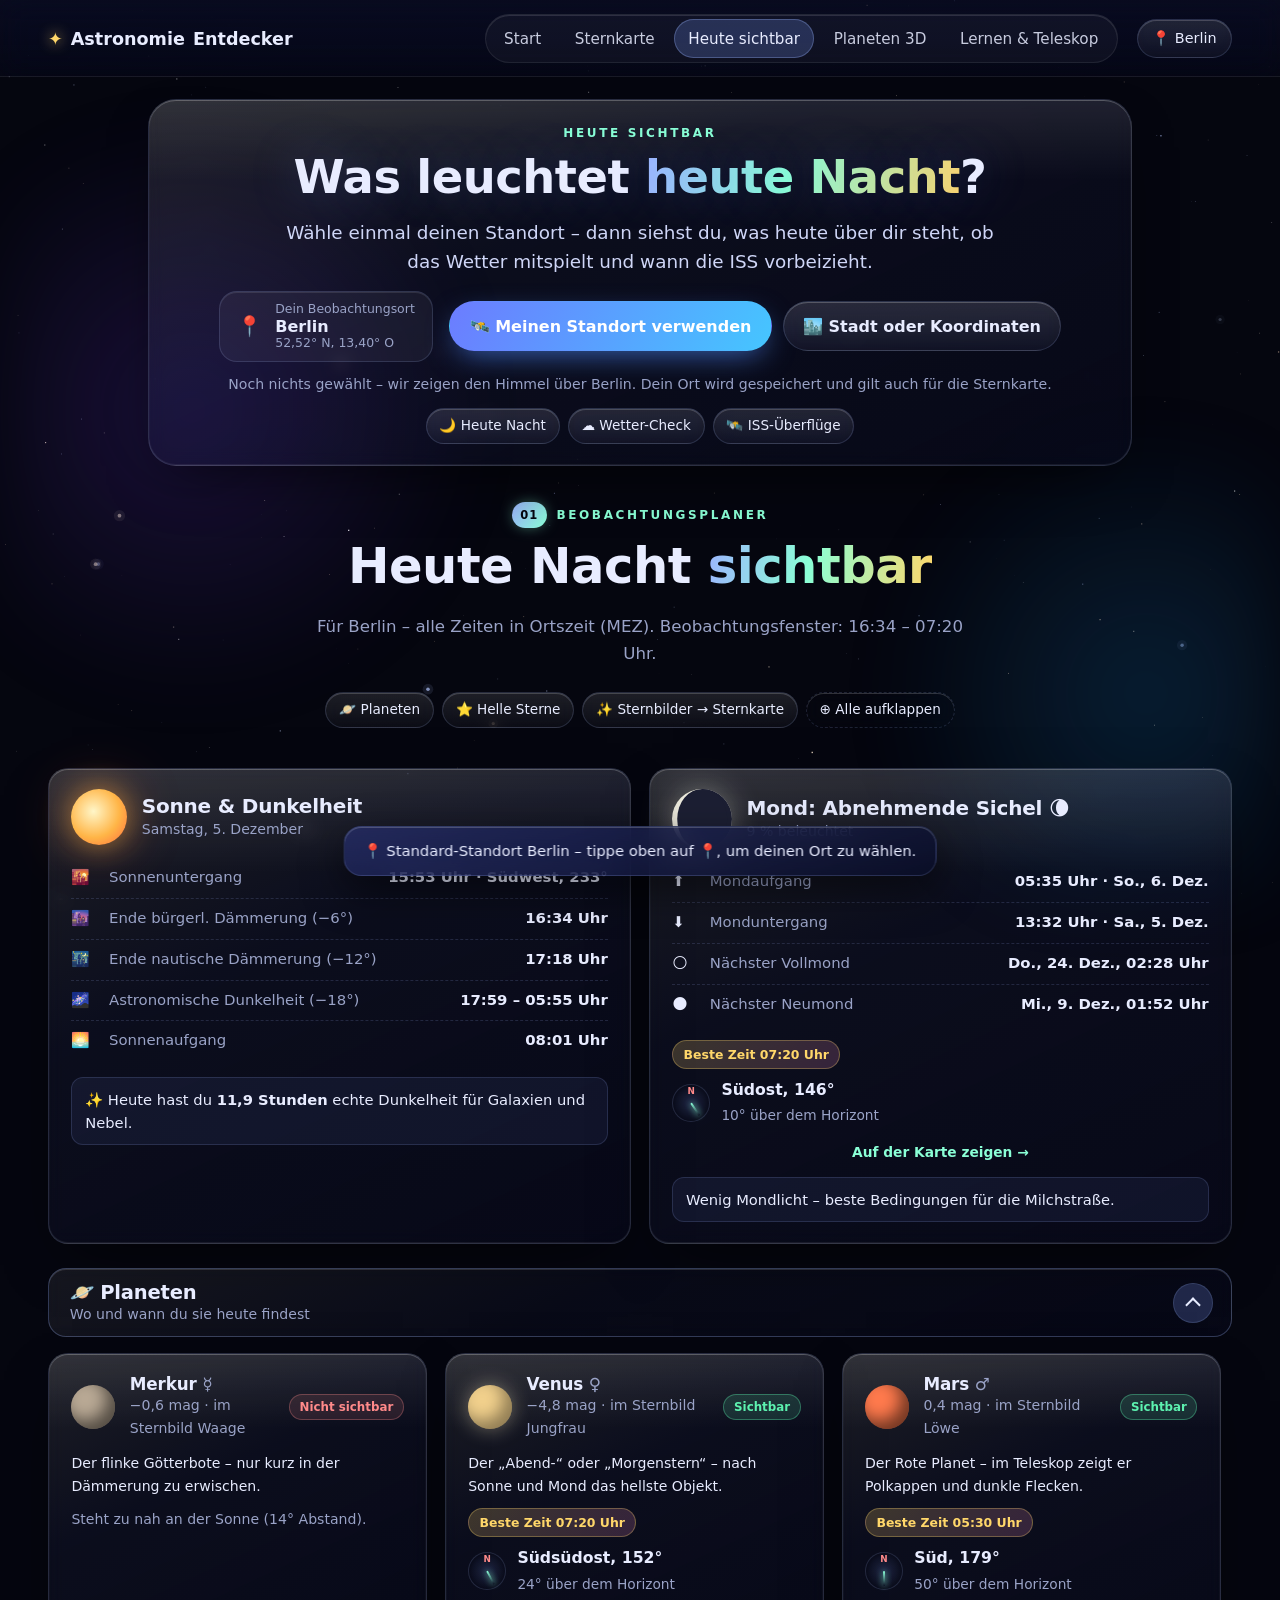
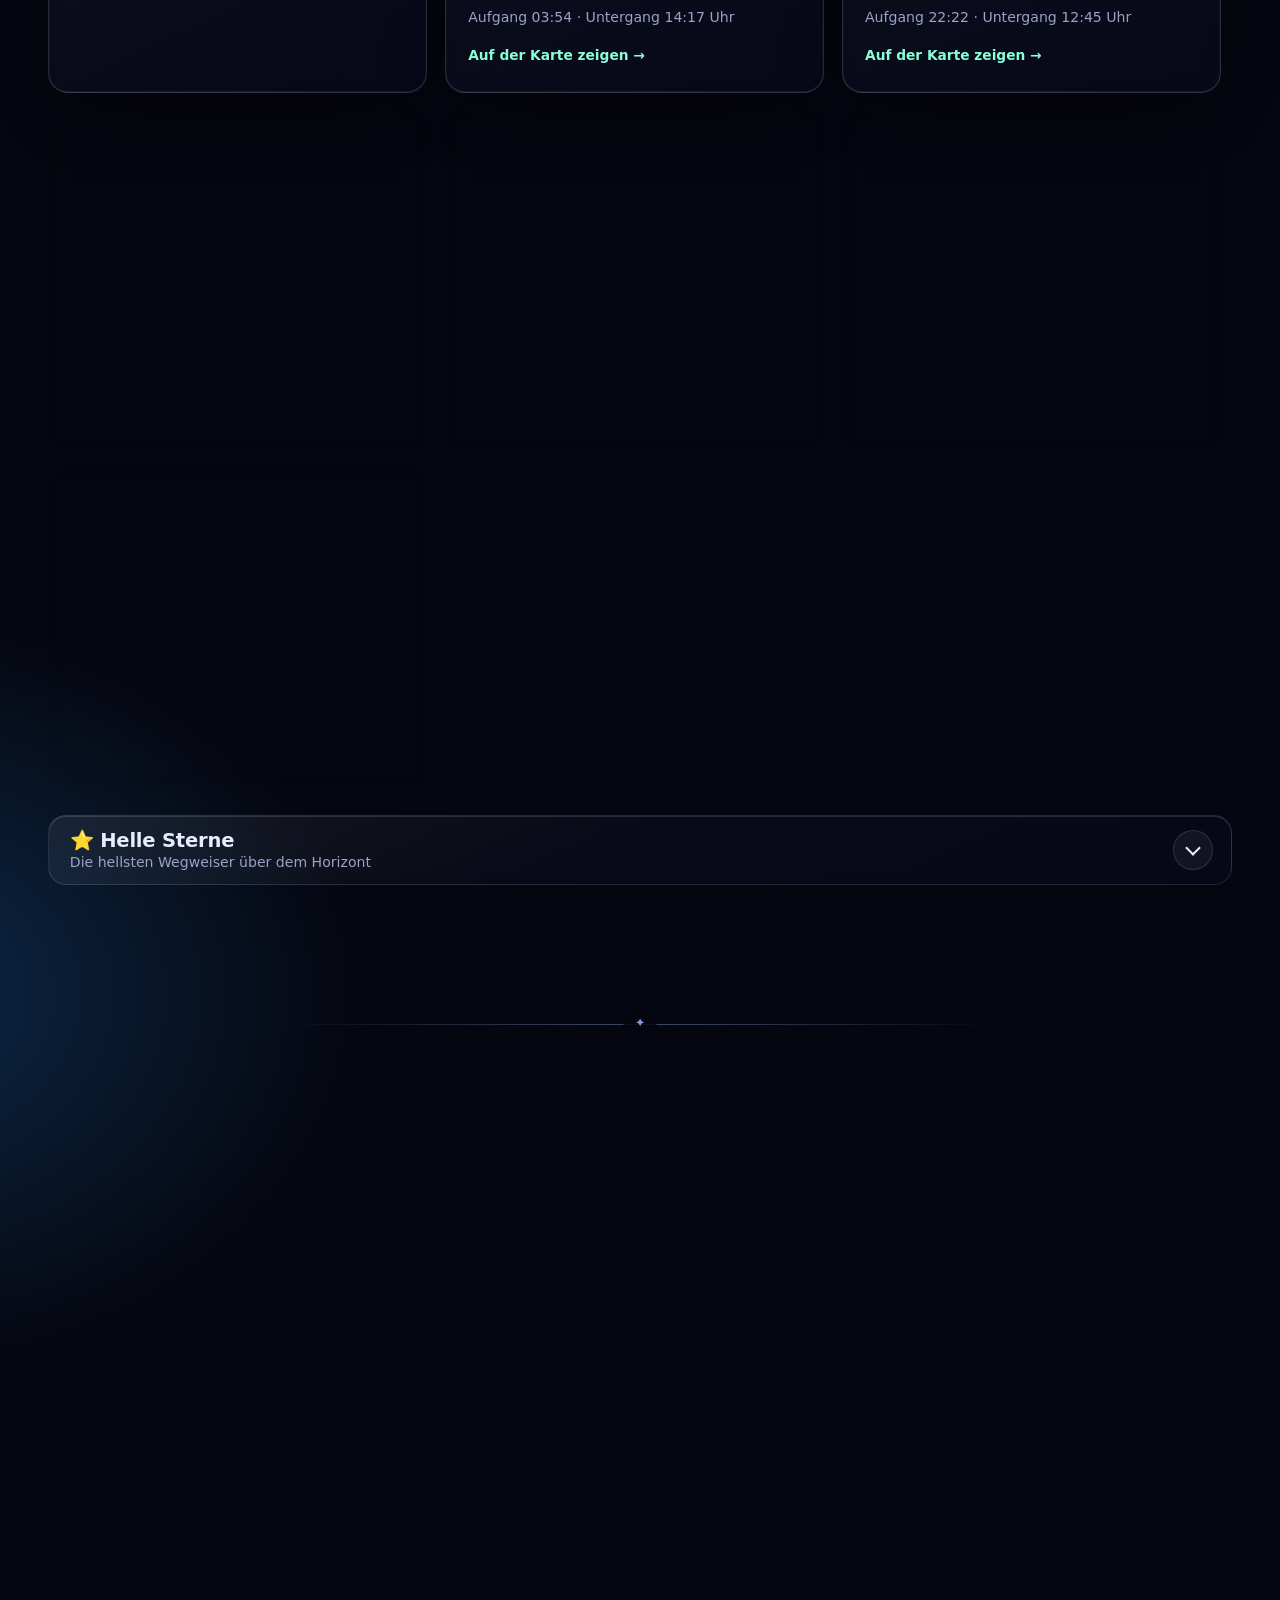
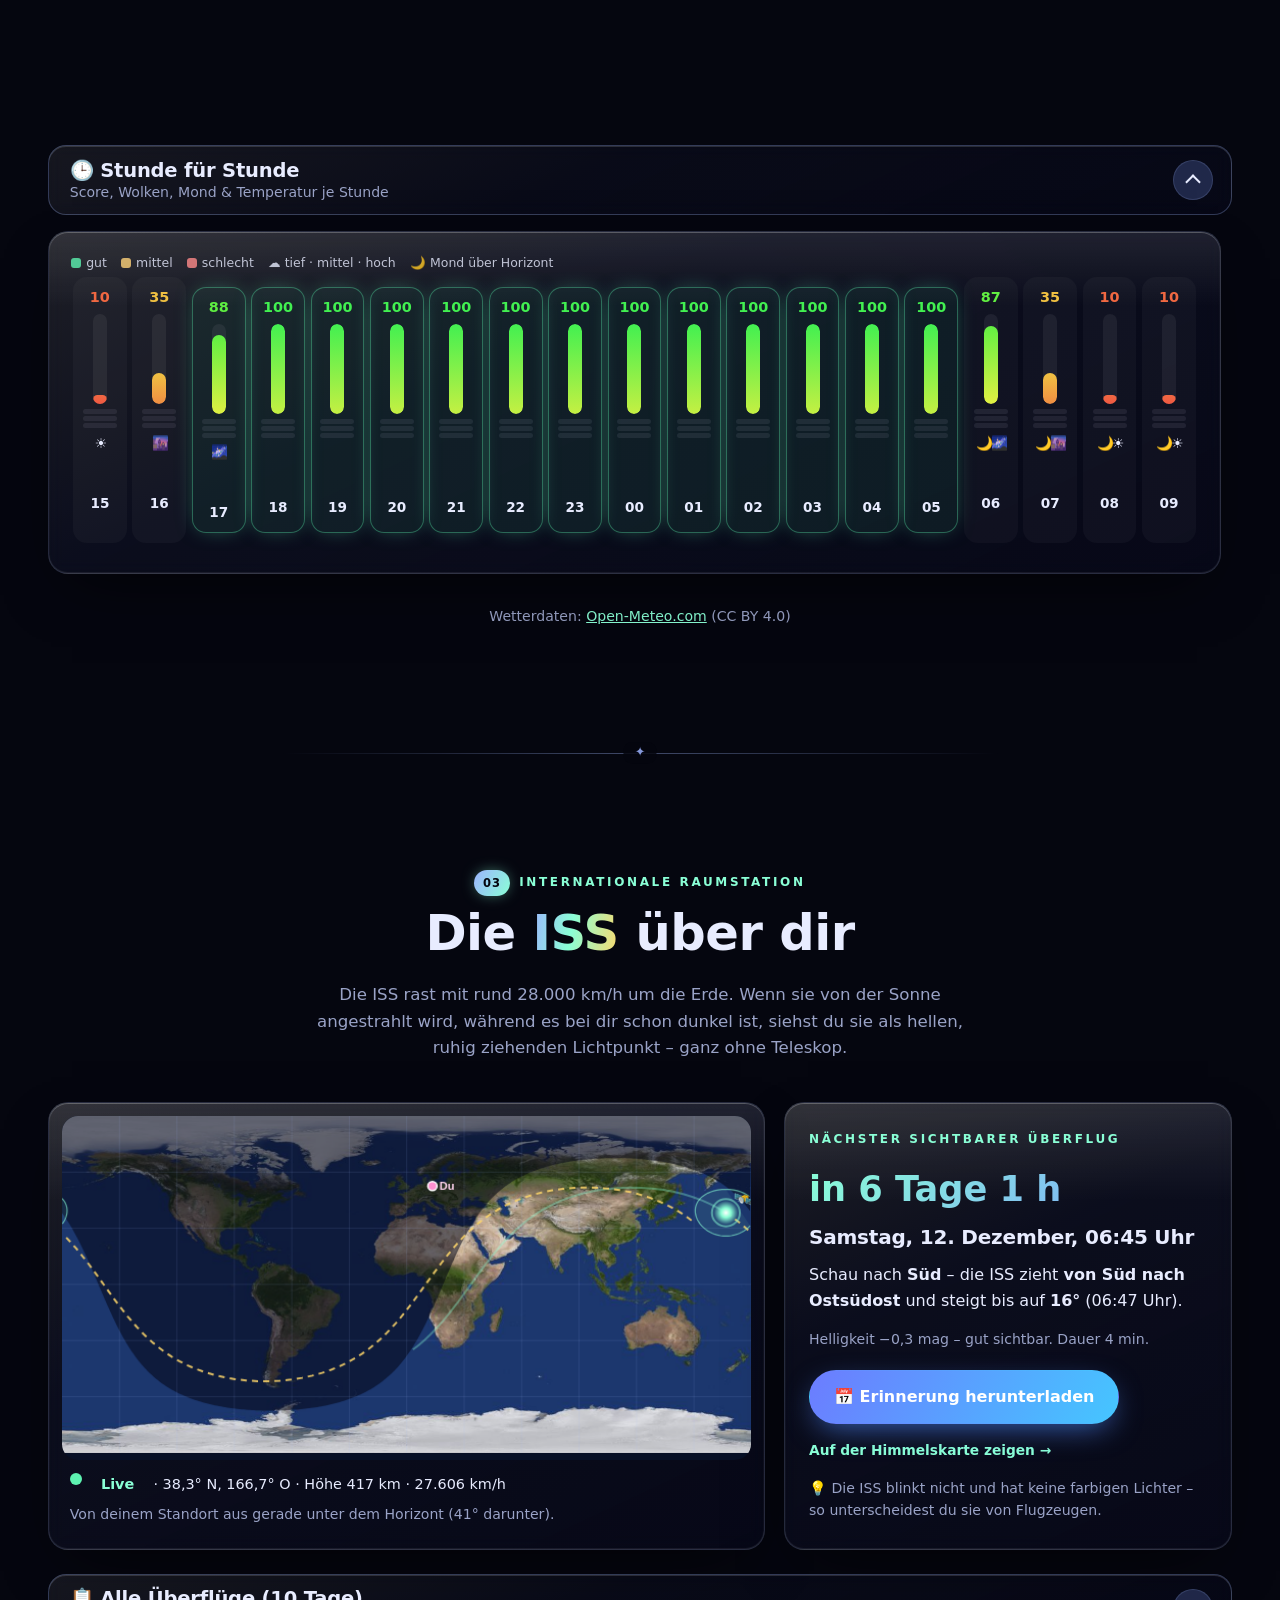
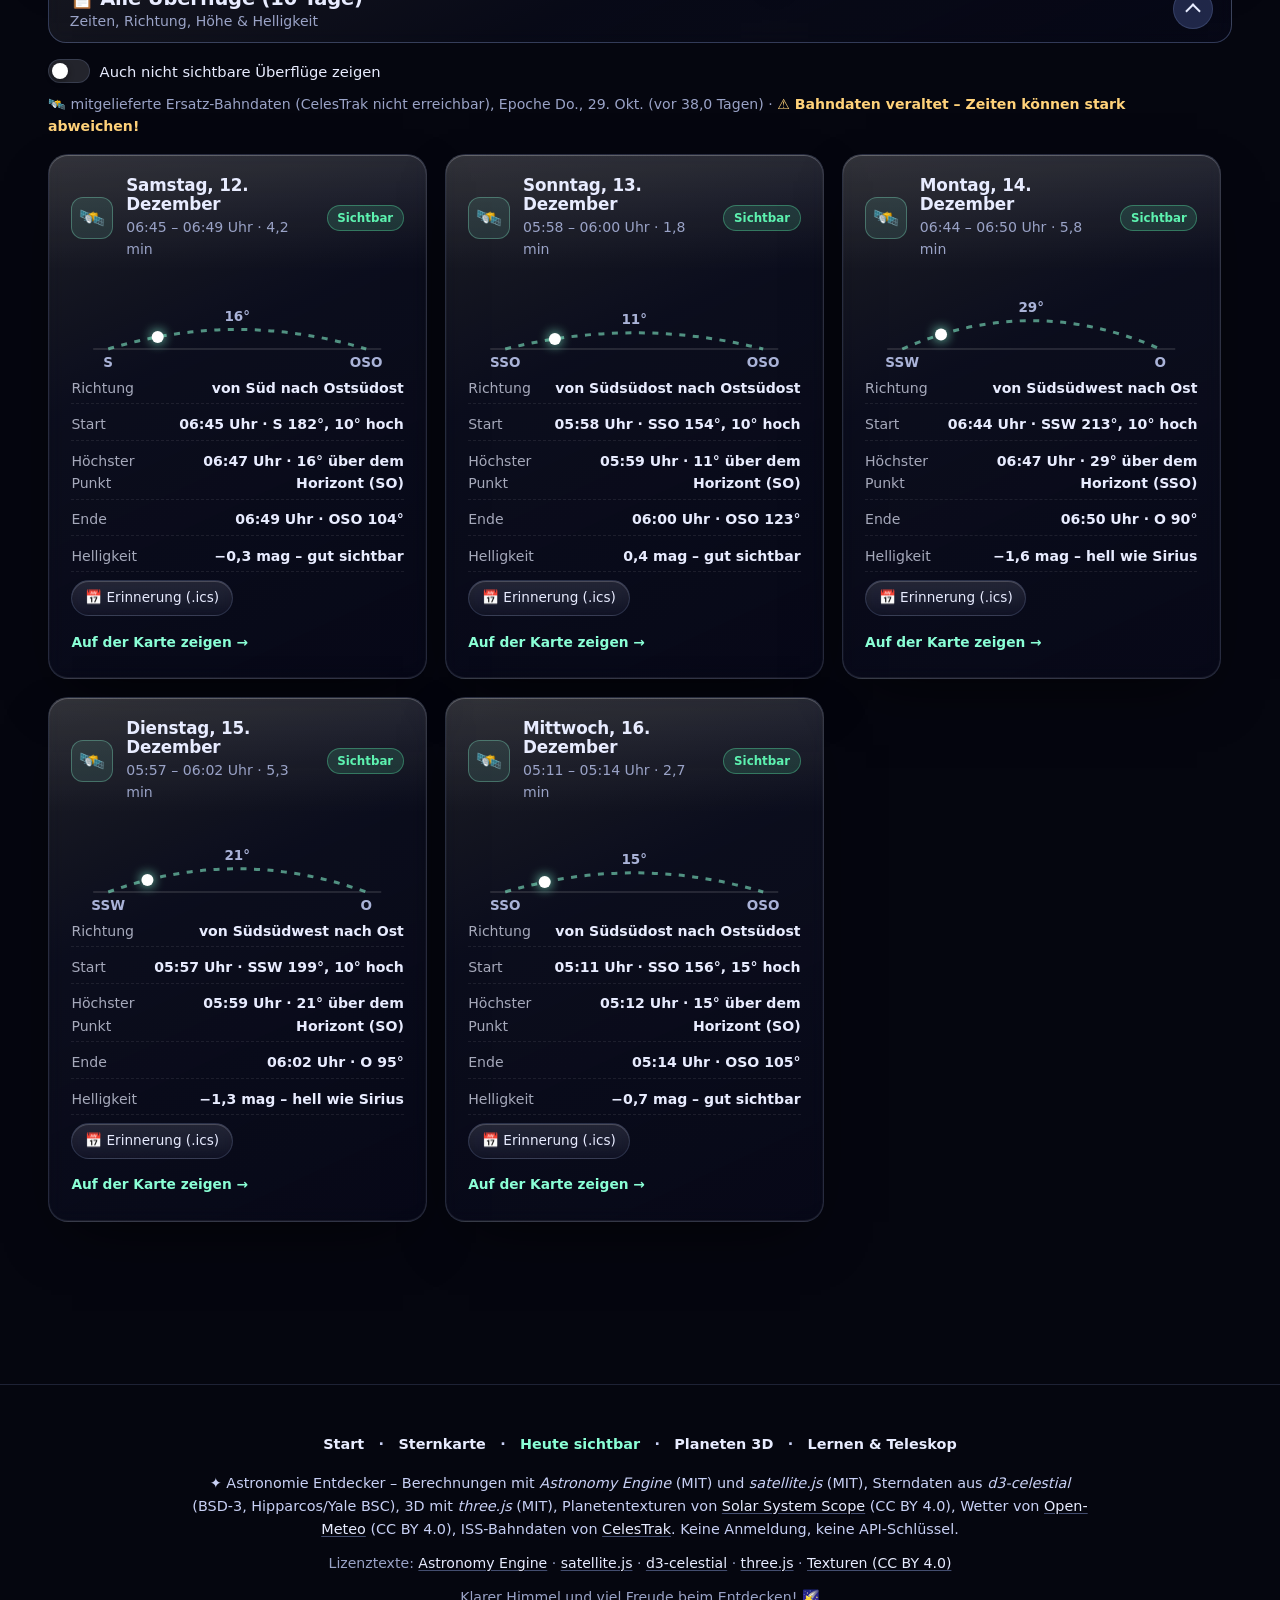
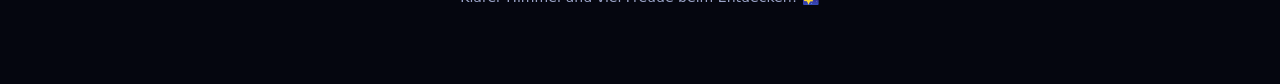
==== heute.html @ cf1a32f5 "v7: Unterseiten – Start, Sternkarte, Heute sichtbar, Planeten 3D, Lernen & Teleskop - One-Pager in f" ====
<!DOCTYPE html>
<html lang="de">
<head>
<meta charset="utf-8">
<meta name="viewport" content="width=device-width, initial-scale=1, viewport-fit=cover">
<title>Heute sichtbar – Astronomie Entdecker</title>
<meta name="description" content="Was ist heute Nacht am Himmel zu sehen? Planeten, helle Sterne, Mond, Wetter-Score und ISS-Überflüge für deinen Standort.">
<meta name="theme-color" content="#05060f">
<link rel="icon" href="data:image/svg+xml,%3Csvg xmlns='http://www.w3.org/2000/svg' viewBox='0 0 64 64'%3E%3Ccircle cx='32' cy='32' r='30' fill='%230b1030'/%3E%3Cpath d='M32 10l5 15h16l-13 9 5 16-13-10-13 10 5-16-13-9h16z' fill='%23ffd76a'/%3E%3C/svg%3E">
<link rel="stylesheet" href="css/style.css?v=7">
</head>
<body class="page-heute">
<canvas id="bg-stars" aria-hidden="true"></canvas>
<div class="nebula" aria-hidden="true"><span></span><span></span><span></span></div>

<header class="nav" id="nav">
  <a class="brand" href="index.html"><span class="brand-star">✦</span> Astronomie<span class="brand-2"> Entdecker</span></a>
  <button class="nav-toggle" id="navToggle" aria-label="Menü öffnen" aria-expanded="false" aria-controls="navLinks"><span></span><span></span><span></span></button>
  <nav class="nav-links" id="navLinks" aria-label="Hauptnavigation">
    <a href="index.html"><span class="nl-ic" aria-hidden="true">🏠</span>Start</a>
    <a href="sternkarte.html"><span class="nl-ic" aria-hidden="true">🗺️</span>Sternkarte</a>
    <a href="heute.html" class="active" aria-current="page"><span class="nl-ic" aria-hidden="true">🌙</span>Heute sichtbar</a>
    <a href="planeten.html"><span class="nl-ic" aria-hidden="true">🪐</span>Planeten 3D</a>
    <a href="lernen.html"><span class="nl-ic" aria-hidden="true">🧭</span>Lernen &amp; Teleskop</a>
  </nav>
  <button class="loc-chip" id="locChip" title="Standort ändern (gilt für alle Seiten)">📍 <span id="locChipText">Standort wählen</span></button>
  <span class="nav-progress" id="navProgress" aria-hidden="true"></span>
</header>

<main id="inhalt">
<div class="page-hero">
  <div class="page-hero-inner glass reveal">
    <p class="eyebrow">Heute sichtbar</p>
    <h1>Was leuchtet <span class="grad">heute Nacht</span>?</h1>
    <p class="lead">Wähle einmal deinen Standort – dann siehst du, was heute über dir steht, ob das Wetter mitspielt und wann die ISS vorbeizieht.</p>
    <div class="loc-panel">
      <div class="loc-bar" role="group" aria-label="Standort">
        <span class="loc-bar-ic" aria-hidden="true">📍</span>
        <span class="loc-bar-txt"><small>Dein Beobachtungsort</small><b data-loc-name>Berlin</b><small data-loc-coords>52,52° N, 13,41° O</small></span>
      </div>
      <div class="loc-actions">
        <button class="btn btn-primary" type="button" data-loc-geo>🛰️ Meinen Standort verwenden</button>
        <button class="btn btn-ghost" type="button" data-loc-open>🏙️ Stadt oder Koordinaten</button>
      </div>
      <p class="muted small loc-status" data-loc-status aria-live="polite"></p>
      <p class="muted small" data-loc-hint hidden>Noch nichts gewählt – wir zeigen den Himmel über Berlin. Dein Ort wird gespeichert und gilt auch für die Sternkarte.</p>
    </div>
    <div class="sec-links page-subnav" aria-label="Auf dieser Seite"><a class="chip" href="#heute-nacht" data-spy-sub="heute-nacht">🌙 Heute Nacht</a><a class="chip" href="#wetter" data-spy-sub="wetter">☁️ Wetter-Check</a><a class="chip" href="#iss" data-spy-sub="iss">🛰️ ISS-Überflüge</a></div>
  </div>
</div>

<!-- HEUTE NACHT -->
<section class="section" id="heute-nacht">
  <div class="section-head reveal">
    <p class="eyebrow"><span class="sec-num">01</span>Beobachtungsplaner</p>
    <h2>Heute Nacht <span class="grad">sichtbar</span></h2>
    <p class="muted" id="tonightSub">Alle Zeiten in deiner Ortszeit.</p>
    <div class="sec-links" aria-label="Schnellzugriff"><a class="chip" href="#fold-hn-planets" data-fold-link="hn-planets">🪐 Planeten</a><a class="chip" href="#fold-hn-stars" data-fold-link="hn-stars">⭐ Helle Sterne</a><a class="chip" href="sternkarte.html#sternbilder">✨ Sternbilder → Sternkarte</a><button class="chip ghost" type="button" data-fold-all="heute-nacht" aria-label="Alle Bereiche in diesem Abschnitt auf- oder zuklappen">⊕ Alle aufklappen</button></div>
  </div>
  <div class="tonight-top">
    <div class="card glass reveal" id="sunCard"></div>
    <div class="card glass reveal" id="moonCard"></div>
  </div>
  <div class="fold reveal" id="fold-hn-planets" data-fold="hn-planets" data-open="1" data-open-mobile="1">
    <h3 class="fold-h"><button class="fold-btn" type="button" id="fh-hn-planets" aria-expanded="true" aria-controls="fb-hn-planets"><span class="fold-title">🪐 Planeten</span><span class="fold-sum">Wo und wann du sie heute findest</span><span class="fold-chev" aria-hidden="true"></span></button></h3>
    <div class="fold-body" id="fb-hn-planets" role="region" aria-labelledby="fh-hn-planets"><div class="fold-inner">
    <div class="grid cards-3" id="planetGrid"></div>
    </div></div>
  </div>
  <div class="fold reveal" id="fold-hn-stars" data-fold="hn-stars" data-open="0" data-open-mobile="0">
    <h3 class="fold-h"><button class="fold-btn" type="button" id="fh-hn-stars" aria-expanded="false" aria-controls="fb-hn-stars"><span class="fold-title">⭐ Helle Sterne</span><span class="fold-sum">Die hellsten Wegweiser über dem Horizont</span><span class="fold-chev" aria-hidden="true"></span></button></h3>
    <div class="fold-body" id="fb-hn-stars" role="region" aria-labelledby="fh-hn-stars"><div class="fold-inner">
    <div class="grid cards-4" id="starGrid" data-more="8" data-more-mobile="4" data-more-label="Sterne"></div>
    </div></div>
  </div>
</section>

<!-- WETTER -->
<section class="section" id="wetter">
  <div class="section-head reveal">
    <p class="eyebrow"><span class="sec-num">02</span>Wetter- &amp; Sichtbarkeits-Check</p>
    <h2>Lohnt sich <span class="grad">heute Nacht</span>?</h2>
    <p class="muted">Wolken, Feuchte, Wind, Mondlicht und Dunkelheit – zusammengefasst in einem Beobachtungs-Score für deinen Standort.</p>
  </div>
  <div class="weather-top">
    <div class="glass score-card reveal" id="scoreCard"><div class="wx-loading">⏳ Wetterdaten werden geladen …</div></div>
    <div class="glass wx-tips reveal" id="wxTips" data-more-mobile="3" data-more-of=".wx-tip-list" data-more-label="Tipps"></div>
  </div>
  <div class="fold reveal" id="fold-wx-timeline" data-fold="wx-timeline" data-open="1" data-open-mobile="1">
    <h3 class="fold-h"><button class="fold-btn" type="button" id="fh-wx-timeline" aria-expanded="true" aria-controls="fb-wx-timeline"><span class="fold-title">🕒 Stunde für Stunde</span><span class="fold-sum">Score, Wolken, Mond &amp; Temperatur je Stunde</span><span class="fold-chev" aria-hidden="true"></span></button></h3>
    <div class="fold-body" id="fb-wx-timeline" role="region" aria-labelledby="fh-wx-timeline"><div class="fold-inner">
    <div class="glass wx-timeline-card">
      <div class="wx-legend"><span><i class="lg lg-good"></i>gut</span><span><i class="lg lg-mid"></i>mittel</span><span><i class="lg lg-bad"></i>schlecht</span><span>☁️ tief · mittel · hoch</span><span>🌙 Mond über Horizont</span></div>
      <div class="wx-timeline" id="wxTimeline"></div>
    </div>
    </div></div>
  </div>
  <p class="muted small credit" id="wxSource">Wetterdaten: <a href="https://open-meteo.com/" target="_blank" rel="noopener">Open-Meteo.com</a> (CC BY 4.0)</p>
</section>

<!-- ISS -->
<section class="section" id="iss">
  <div class="section-head reveal">
    <p class="eyebrow"><span class="sec-num">03</span>Internationale Raumstation</p>
    <h2>Die <span class="grad">ISS</span> über dir</h2>
    <p class="muted">Die ISS rast mit rund 28.000 km/h um die Erde. Wenn sie von der Sonne angestrahlt wird, während es bei dir schon dunkel ist, siehst du sie als hellen, ruhig ziehenden Lichtpunkt – ganz ohne Teleskop.</p>
  </div>
  <div class="iss-layout">
    <div class="glass iss-map-card reveal">
      <div class="iss-map-wrap"><canvas id="issMap" aria-label="Live-Position der ISS auf der Weltkarte" role="img"></canvas></div>
      <div class="iss-live" id="issLive">⏳ Bahndaten werden geladen …</div>
    </div>
    <div class="glass iss-next reveal" id="issNext"></div>
  </div>
  <div class="fold reveal" id="fold-iss-passes" data-fold="iss-passes" data-open="1" data-open-mobile="1">
    <h3 class="fold-h"><button class="fold-btn" type="button" id="fh-iss-passes" aria-expanded="true" aria-controls="fb-iss-passes"><span class="fold-title">📋 Alle Überflüge (10 Tage)</span><span class="fold-sum">Zeiten, Richtung, Höhe &amp; Helligkeit</span><span class="fold-chev" aria-hidden="true"></span></button></h3>
    <div class="fold-body" id="fb-iss-passes" role="region" aria-labelledby="fh-iss-passes"><div class="fold-inner">
    <div class="iss-controls">
      <label class="switch"><input type="checkbox" id="issAll"><span class="sw"></span> Auch nicht sichtbare Überflüge zeigen</label>
      <span class="muted small" id="issTleInfo"></span>
    </div>
    <div class="grid cards-3" id="issPasses" data-more="6" data-more-mobile="2" data-more-label="Überflüge"></div>
    </div></div>
  </div>
</section>
</main>

<footer class="footer">
  <nav class="foot-nav" aria-label="Seiten"><a href="index.html">Start</a> · <a href="sternkarte.html">Sternkarte</a> · <a href="heute.html" aria-current="page">Heute sichtbar</a> · <a href="planeten.html">Planeten 3D</a> · <a href="lernen.html">Lernen &amp; Teleskop</a></nav>
  <p>✦ Astronomie Entdecker – Berechnungen mit <em>Astronomy Engine</em> (MIT) und <em>satellite.js</em> (MIT), Sterndaten aus <em>d3-celestial</em> (BSD-3, Hipparcos/Yale BSC), 3D mit <em>three.js</em> (MIT), Planetentexturen von <a href="https://www.solarsystemscope.com/textures/" target="_blank" rel="noopener">Solar System Scope</a> (CC BY 4.0), Wetter von <a href="https://open-meteo.com/" target="_blank" rel="noopener">Open-Meteo</a> (CC BY 4.0), ISS-Bahndaten von <a href="https://celestrak.org/" target="_blank" rel="noopener">CelesTrak</a>. Keine Anmeldung, keine API-Schlüssel.</p>
  <p class="muted small foot-lic">Lizenztexte: <a href="licenses/astronomy-engine-LICENSE.txt">Astronomy Engine</a> · <a href="licenses/satellite.js-LICENSE.txt">satellite.js</a> · <a href="licenses/d3-celestial-LICENSE.txt">d3-celestial</a> · <a href="licenses/three-LICENSE.txt">three.js</a> · <a href="licenses/textures-CC-BY-4.0.txt">Texturen (CC BY 4.0)</a></p>
  <p class="muted small">Klarer Himmel und viel Freude beim Entdecken! 🌠</p>
</footer>

<!-- STANDORT -->
<div class="modal" id="locModal" role="dialog" aria-modal="true" aria-labelledby="locTitle" hidden>
  <div class="modal-backdrop" data-close></div>
  <div class="modal-card glass">
    <button class="modal-close" data-close aria-label="Schließen">×</button>
    <h3 id="locTitle">📍 Wo stehst du?</h3>
    <p class="muted">Für eine exakte Himmelsansicht brauchen wir deinen ungefähren Standort. Er gilt für alle Seiten und bleibt in deinem Browser – nichts wird gesendet.</p>
    <button class="btn btn-primary wide" id="btnGeo">🛰️ Meinen Standort verwenden</button>
    <p class="geo-status" id="geoStatus"></p>
    <div class="or"><span>oder</span></div>
    <label class="field">Stadt auswählen
      <select id="citySelect"></select>
    </label>
    <div class="field-row">
      <label class="field">Breite (°)<input id="latInput" type="number" step="0.001" min="-90" max="90" placeholder="52.52"></label>
      <label class="field">Länge (°)<input id="lonInput" type="number" step="0.001" min="-180" max="180" placeholder="13.40"></label>
    </div>
    <p class="muted small">Nord = positive Breite, Ost = positive Länge. Bei eigenen Koordinaten wird die Zeitzone deines Browsers verwendet.</p>
    <button class="btn btn-ghost wide" id="btnManual">Koordinaten übernehmen</button>
  </div>
</div>
<nav class="sec-rail" id="secRail" aria-label="Abschnitte"><a href="#heute-nacht" data-spy="heute-nacht"><span>Heute Nacht</span></a><a href="#wetter" data-spy="wetter"><span>Wetter</span></a><a href="#iss" data-spy="iss"><span>ISS</span></a></nav>
<button class="to-top" id="toTop" type="button" aria-label="Nach oben" hidden>↑</button>
<div class="toast" id="toast" role="status" aria-live="polite"></div>

<script src="js/vendor/astronomy.browser.min.js?v=7"></script>
<script src="js/vendor/satellite.min.js?v=7"></script>
<script src="js/data/sky-data.js?v=7"></script>
<script src="js/data/cities.js?v=7"></script>
<script src="js/data/iss-tle.js?v=7"></script>
<script src="js/core.js?v=7"></script>
<script src="js/background.js?v=7"></script>
<script src="js/tonight.js?v=7"></script>
<script src="js/weather.js?v=7"></script>
<script src="js/iss.js?v=7"></script>
<script src="js/ux.js?v=7"></script>
<script src="js/main.js?v=7"></script>
</body>
</html>
---- css/style.css ----
/* Astronomie Entdecker – Weltraum-Design */
:root{
  --bg:#05060f; --bg2:#0a0d24; --ink:#e8ecff; --muted:#9aa3c7; --line:rgba(160,180,255,.16);
  --acc:#7c9cff; --acc2:#8affd6; --gold:#ffd76a; --pink:#ff8fd0; --ok:#5df2b0; --no:#ff8a8a;
  --glass:rgba(18,22,52,.48); --glass-b:rgba(170,190,255,.16); --r:20px;
  --shadow:0 20px 60px -20px rgba(0,0,0,.7), 0 0 0 1px var(--glass-b) inset;
  --font:"Segoe UI", system-ui, -apple-system, Roboto, "Helvetica Neue", Arial, sans-serif;
}
*{box-sizing:border-box}
html{scroll-behavior:smooth;scroll-padding-top:80px}
body{margin:0;background:radial-gradient(1200px 800px at 70% -10%,#1a1650 0%,transparent 60%),radial-gradient(900px 700px at -10% 40%,#0c2a4a 0%,transparent 55%),var(--bg);color:var(--ink);font-family:var(--font);line-height:1.6;overflow-x:hidden;-webkit-font-smoothing:antialiased}
body.modal-open{overflow:hidden}
#bg-stars{position:fixed;inset:0;z-index:0;pointer-events:none}
.nebula{position:fixed;inset:0;z-index:0;pointer-events:none;overflow:hidden;filter:blur(60px);opacity:.55}
.nebula span{position:absolute;border-radius:50%;mix-blend-mode:screen;animation:drift 40s ease-in-out infinite alternate}
.nebula span:nth-child(1){width:50vw;height:50vw;left:-10vw;top:10vh;background:radial-gradient(circle,#4b2a9a 0%,transparent 65%)}
.nebula span:nth-child(2){width:45vw;height:45vw;right:-12vw;top:45vh;background:radial-gradient(circle,#0f5a8a 0%,transparent 65%);animation-duration:55s}
.nebula span:nth-child(3){width:35vw;height:35vw;left:35vw;top:120vh;background:radial-gradient(circle,#8a2a6a 0%,transparent 65%);animation-duration:70s}
@keyframes drift{to{transform:translate(8vw,-6vh) scale(1.15)}}
main,footer,.nav{position:relative;z-index:1}
a{color:var(--acc2)}
h1,h2,h3,h4{line-height:1.15;margin:0 0 .5em;letter-spacing:-.01em}
h2{font-size:clamp(1.9rem,4.2vw,3.1rem)}
h3{font-size:1.25rem}
h4{font-size:1.05rem}
p{margin:0 0 .8em}
.muted{color:var(--muted)} .small{font-size:.88rem}
.grad{background:linear-gradient(100deg,#9db4ff 0%,#8affd6 45%,#ffd76a 100%);-webkit-background-clip:text;background-clip:text;color:transparent}
.eyebrow{text-transform:uppercase;letter-spacing:.22em;font-size:.75rem;color:var(--acc2);font-weight:700;margin-bottom:.8em}

/* Glas */
.glass{background:linear-gradient(160deg,rgba(40,48,110,.42),rgba(12,14,38,.5));border:1px solid var(--glass-b);border-radius:var(--r);box-shadow:var(--shadow);backdrop-filter:blur(14px) saturate(140%);-webkit-backdrop-filter:blur(14px) saturate(140%);position:relative}
.card.glass::before{content:"";position:absolute;inset:0;border-radius:inherit;pointer-events:none;background:radial-gradient(320px circle at var(--mx,50%) var(--my,0%),rgba(140,170,255,.14),transparent 60%);opacity:0;transition:opacity .3s}
.card.glass:hover::before{opacity:1}

/* Navigation */
.nav{position:fixed;top:0;left:0;right:0;display:flex;align-items:center;gap:1.2rem;padding:.9rem clamp(1rem,4vw,3rem);transition:background .3s,padding .3s,box-shadow .3s;z-index:50}
.nav.scrolled{background:rgba(6,8,22,.72);backdrop-filter:blur(14px);-webkit-backdrop-filter:blur(14px);box-shadow:0 1px 0 var(--line);padding-top:.6rem;padding-bottom:.6rem}
.brand{font-weight:800;color:var(--ink);text-decoration:none;font-size:1.1rem;display:flex;align-items:center;gap:.5rem;white-space:nowrap}
.brand-star{color:var(--gold);text-shadow:0 0 14px var(--gold);animation:spin 12s linear infinite;display:inline-block}
@keyframes spin{to{transform:rotate(360deg)}}
.nav-links{display:flex;gap:.3rem;margin-left:auto}
.nav-links a{color:var(--ink);text-decoration:none;padding:.45rem .9rem;border-radius:999px;font-size:.95rem;opacity:.85;transition:.2s}
.nav-links a:hover{background:rgba(124,156,255,.15);opacity:1}
.loc-chip{background:rgba(124,156,255,.14);border:1px solid var(--glass-b);color:var(--ink);border-radius:999px;padding:.45rem .9rem;cursor:pointer;font:inherit;font-size:.9rem;max-width:220px;white-space:nowrap;overflow:hidden;text-overflow:ellipsis;transition:.2s}
.loc-chip:hover{background:rgba(124,156,255,.28);transform:translateY(-1px)}
.nav-toggle{display:none;background:none;border:0;cursor:pointer;padding:.4rem;margin-left:auto}
.nav-toggle span{display:block;width:22px;height:2px;background:var(--ink);margin:5px 0;border-radius:2px;transition:.3s}

/* Buttons */
.btn{display:inline-flex;align-items:center;justify-content:center;gap:.5rem;padding:.85rem 1.5rem;border-radius:999px;font:inherit;font-weight:700;text-decoration:none;cursor:pointer;border:1px solid transparent;transition:transform .2s,box-shadow .2s,background .2s}
.btn-primary{background:linear-gradient(120deg,#6c7cff,#45c6ff);color:#fff;box-shadow:0 10px 30px -8px rgba(80,140,255,.7)}
.btn-primary:hover{transform:translateY(-2px) scale(1.02);box-shadow:0 14px 40px -8px rgba(80,170,255,.9)}
.btn-ghost{background:rgba(255,255,255,.05);border-color:var(--glass-b);color:var(--ink)}
.btn-ghost:hover{background:rgba(255,255,255,.1);transform:translateY(-2px)}
.btn.wide{width:100%}
.chip{background:rgba(255,255,255,.05);border:1px solid var(--glass-b);color:var(--ink);border-radius:999px;padding:.38rem .8rem;font:inherit;font-size:.85rem;cursor:pointer;transition:.18s;white-space:nowrap}
.chip:hover{background:rgba(124,156,255,.18);transform:translateY(-1px)}
.chip.active{background:rgba(124,156,255,.3);border-color:rgba(160,185,255,.55);box-shadow:0 0 16px -4px rgba(124,156,255,.8)}
.chip.icon{width:34px;padding:.38rem 0;text-align:center}
.chip.live.active{color:#ff9b9b;border-color:rgba(255,120,120,.5);background:rgba(255,90,90,.14)}
.chip.live.active::first-letter{animation:pulse 1.4s infinite}
@keyframes pulse{50%{opacity:.3}}
.mini-btn{background:none;border:0;color:var(--acc2);font:inherit;font-size:.86rem;font-weight:600;cursor:pointer;padding:.3rem 0;transition:.2s}
.mini-btn:hover{letter-spacing:.02em;text-shadow:0 0 10px var(--acc2)}

/* Hero */
.hero{min-height:100vh;min-height:100svh;display:flex;align-items:center;justify-content:center;text-align:center;padding:7rem 1.2rem 5rem;position:relative;overflow:hidden}
.hero-content{max-width:860px;position:relative;z-index:2}
.hero h1{font-size:clamp(2.8rem,9vw,6.4rem);font-weight:900;margin-bottom:.3em;text-shadow:0 0 60px rgba(124,156,255,.35)}
.lead{font-size:clamp(1.05rem,2.2vw,1.3rem);color:#cfd6f7;max-width:680px;margin:0 auto 2rem}
.hero-cta{display:flex;gap:1rem;justify-content:center;flex-wrap:wrap}
.hero-stats{display:flex;gap:1rem;justify-content:center;margin-top:3rem;flex-wrap:wrap}
.stat{padding:.9rem 1.4rem;border-radius:16px;background:rgba(255,255,255,.04);border:1px solid var(--glass-b);backdrop-filter:blur(8px);min-width:130px}
.stat b{display:block;font-size:1.6rem;color:var(--gold)} .stat span{font-size:.82rem;color:var(--muted)}
.hero-orbit{position:absolute;right:-6vw;top:14vh;width:38vw;height:38vw;max-width:520px;max-height:520px;z-index:1;opacity:.9;animation:float 9s ease-in-out infinite}
@keyframes float{50%{transform:translateY(-18px)}}
.planet{position:absolute;inset:18%;border-radius:50%;background:radial-gradient(circle at 32% 30%,#ffd9a8 0%,#d98a5a 30%,#7a3d6a 62%,#1d1240 100%);box-shadow:inset -30px -30px 80px rgba(0,0,0,.6),0 0 80px rgba(255,150,120,.25)}
.planet::after{content:"";position:absolute;inset:0;border-radius:50%;background:repeating-linear-gradient(-18deg,transparent 0 14px,rgba(255,255,255,.05) 14px 24px)}
.ring{position:absolute;left:-28%;right:-28%;top:42%;height:16%;border-radius:50%;border:6px solid rgba(255,220,180,.5);transform:rotate(-18deg);box-shadow:0 0 30px rgba(255,210,170,.3);border-top-color:transparent;z-index:2}
.moonlet{position:absolute;width:7%;height:7%;border-radius:50%;background:radial-gradient(circle at 35% 35%,#fff,#9aa3c7);left:50%;top:50%;animation:orbit 14s linear infinite;box-shadow:0 0 20px #fff8}
@keyframes orbit{from{transform:rotate(0) translateX(260%) rotate(0)}to{transform:rotate(360deg) translateX(260%) rotate(-360deg)}}
.scroll-hint{position:absolute;bottom:2rem;left:50%;transform:translateX(-50%);width:26px;height:42px;border:2px solid rgba(255,255,255,.4);border-radius:14px}
.scroll-hint span{position:absolute;left:50%;top:8px;width:4px;height:8px;margin-left:-2px;border-radius:2px;background:#fff;animation:scrollDot 1.8s infinite}
@keyframes scrollDot{0%{opacity:0;transform:translateY(0)}30%{opacity:1}100%{opacity:0;transform:translateY(14px)}}

/* Abschnitte */
.section{padding:6rem clamp(1rem,4vw,3rem);max-width:1280px;margin:0 auto}
.section-head{text-align:center;max-width:760px;margin:0 auto 2.5rem}
.sub-h{margin:3rem 0 1rem;font-size:1.45rem}
.grid{display:grid;gap:1.1rem}
.cards-3{grid-template-columns:repeat(auto-fill,minmax(290px,1fr))}
.cards-4{grid-template-columns:repeat(auto-fill,minmax(230px,1fr))}
.card{padding:1.3rem 1.4rem;transition:transform .35s cubic-bezier(.2,.8,.2,1),border-color .3s,box-shadow .3s}
.card:hover{transform:translateY(-4px);border-color:rgba(160,185,255,.35);box-shadow:0 26px 60px -24px rgba(60,100,255,.5),0 0 0 1px rgba(160,185,255,.25) inset}
.card-head{display:flex;align-items:center;gap:.9rem;margin-bottom:.8rem}
.card-head h3,.card-head h4{margin:0}
.card-head p{margin:0}
.card-head .pill{margin-left:auto}

/* Reveal */
.reveal{opacity:0;transform:translateY(28px) scale(.98);transition:opacity .8s ease,transform .8s cubic-bezier(.2,.8,.2,1)}
.reveal.in{opacity:1;transform:none}

/* Himmelskarte */
.sky-wrap{padding:.8rem;overflow:hidden}
.sky-wrap:fullscreen{border-radius:0;display:flex;flex-direction:column;background:#03050f}
.sky-wrap:fullscreen .sky-stage{flex:1;height:auto}
.sky-toolbar{display:flex;justify-content:space-between;gap:.6rem;flex-wrap:wrap;padding:.2rem .2rem .7rem}
.tb-group{display:flex;gap:.4rem;flex-wrap:wrap}
.sky-stage{position:relative;height:min(76vh,740px);min-height:380px;border-radius:14px;overflow:hidden;background:#03050f;touch-action:none;box-shadow:0 0 0 1px var(--line) inset}
#skyCanvas{display:block;cursor:grab}
#skyCanvas:active{cursor:grabbing}
.sky-info{position:absolute;left:.6rem;top:.6rem;background:rgba(5,8,24,.6);backdrop-filter:blur(6px);padding:.35rem .6rem;border-radius:10px;border:1px solid var(--line);display:flex;flex-direction:column;gap:.15rem;font-size:.8rem;color:#c8d0f5;pointer-events:none;text-shadow:0 1px 4px #000}
.sky-tooltip{position:absolute;left:0;top:0;min-width:200px;max-width:270px;padding:.75rem .9rem;border-radius:14px;background:rgba(10,14,40,.86);border:1px solid rgba(160,185,255,.3);backdrop-filter:blur(10px);font-size:.85rem;pointer-events:none;box-shadow:0 10px 30px rgba(0,0,0,.5);animation:tipIn .15s ease}
.sky-tooltip.pinned{pointer-events:auto;border-color:rgba(138,255,214,.5)}
@keyframes tipIn{from{opacity:0;transform:scale(.96)}}
.sky-tooltip b{display:block;font-size:1rem;color:var(--gold)}
.sky-tooltip small{display:block;color:var(--muted);margin-bottom:.4rem}
.kv{display:grid;grid-template-columns:auto 1fr;gap:.1rem .8rem}
.kv span:nth-child(odd){color:var(--muted)}
.tip-btn{margin-top:.5rem;width:100%;background:rgba(138,255,214,.12);border:1px solid rgba(138,255,214,.35);color:var(--acc2);border-radius:10px;padding:.4rem;font:inherit;font-size:.82rem;cursor:pointer}
.tip-btn:hover{background:rgba(138,255,214,.22)}
.time-bar{display:flex;align-items:center;gap:1rem;padding:.9rem .4rem .3rem}
.btn-round{width:44px;height:44px;border-radius:50%;border:1px solid var(--glass-b);background:linear-gradient(135deg,#6c7cff,#45c6ff);color:#fff;font-size:1rem;cursor:pointer;flex:none;box-shadow:0 0 20px -4px #5a8cff;transition:.2s}
.btn-round:hover{transform:scale(1.08)}
.time-slider-wrap{flex:1;position:relative;padding-bottom:1.1rem}
.time-ticks{position:absolute;left:9px;right:9px;bottom:0;height:1rem;font-size:.7rem;color:var(--muted)}
.time-ticks span{position:absolute;transform:translateX(-50%)}
input[type=range]{-webkit-appearance:none;appearance:none;width:100%;height:8px;border-radius:8px;background:linear-gradient(90deg,#ff9e6b 0%,#3c3f9e 12%,#070a25 30%,#070a25 70%,#3c3f9e 88%,#ff9e6b 100%);outline:none;box-shadow:0 0 0 1px var(--line) inset}
input[type=range]::-webkit-slider-thumb{-webkit-appearance:none;width:20px;height:20px;border-radius:50%;background:#fff;box-shadow:0 0 0 4px rgba(124,156,255,.35),0 0 18px #9db4ff;cursor:pointer;transition:transform .15s}
input[type=range]::-webkit-slider-thumb:hover{transform:scale(1.2)}
input[type=range]::-moz-range-thumb{width:20px;height:20px;border-radius:50%;background:#fff;border:0;box-shadow:0 0 0 4px rgba(124,156,255,.35),0 0 18px #9db4ff}
.time-readout{text-align:right;min-width:110px}
.time-readout b{display:block;font-size:1.25rem;font-variant-numeric:tabular-nums}
.time-readout span{font-size:.8rem;color:var(--muted)}

/* Heute Nacht */
.tonight-top{display:grid;grid-template-columns:1fr 1fr;gap:1.1rem}
.timeline{list-style:none;padding:0;margin:0 0 1rem}
.timeline li{display:grid;grid-template-columns:28px 1fr auto;gap:.6rem;align-items:center;padding:.5rem 0;border-bottom:1px dashed var(--line);font-size:.93rem}
.timeline li:last-child{border-bottom:0}
.tl-l{color:var(--muted)} .timeline b{text-align:right;font-variant-numeric:tabular-nums}
.note{background:rgba(124,156,255,.08);border:1px solid var(--line);border-radius:12px;padding:.6rem .8rem;font-size:.92rem;margin:.6rem 0 0}
.big-ic{width:56px;height:56px;border-radius:50%;flex:none}
.sun-ic{background:radial-gradient(circle at 40% 40%,#fff6c8,#ffb547 55%,#ff6a3d);box-shadow:0 0 30px #ffb54799,0 0 60px #ff6a3d55;animation:glowPulse 4s ease-in-out infinite}
@keyframes glowPulse{50%{box-shadow:0 0 45px #ffb547cc,0 0 90px #ff6a3d77}}
.moon-big{width:60px;height:60px;border-radius:50%;flex:none;position:relative;overflow:hidden;background:radial-gradient(circle at 40% 35%,#fffdf0,#d8d6c8 70%,#b9b7aa);box-shadow:0 0 30px rgba(255,255,230,.35)}
.moon-big::before{content:"";position:absolute;top:0;bottom:0;width:50%;background:#1c1f33}
.moon-big.wax::before{left:0} .moon-big.wane::before{right:0}
.moon-term{position:absolute;top:0;bottom:0;left:50%;width:var(--w);transform:translateX(-50%);border-radius:50%}
.moon-big.cres .moon-term{background:#1c1f33}
.moon-big.gib .moon-term{background:radial-gradient(circle at 40% 35%,#fffdf0,#d8d6c8)}
.best{display:flex;flex-direction:column;gap:.5rem;margin:.6rem 0}
.badge{align-self:flex-start;display:inline-block;padding:.22rem .65rem;border-radius:999px;font-size:.78rem;font-weight:700;background:linear-gradient(120deg,rgba(255,215,106,.2),rgba(255,143,208,.18));color:var(--gold);border:1px solid rgba(255,215,106,.3)}
.pill{display:inline-block;padding:.15rem .6rem;border-radius:999px;font-size:.74rem;font-weight:700;white-space:nowrap}
.pill.ok{background:rgba(93,242,176,.14);color:var(--ok);border:1px solid rgba(93,242,176,.35)}
.pill.no{background:rgba(255,138,138,.12);color:var(--no);border:1px solid rgba(255,138,138,.3)}
.pos{display:flex;gap:.7rem;align-items:center}
.pos b{display:block;font-size:.98rem} .pos span{font-size:.86rem;color:var(--muted)}
.compass-mini{width:38px;height:38px;border-radius:50%;flex:none;border:1px solid var(--glass-b);background:radial-gradient(circle,rgba(124,156,255,.18),transparent 70%);position:relative}
.compass-mini::before{content:"N";position:absolute;top:-1px;left:50%;transform:translateX(-50%);font-size:.55rem;color:#ff8a8a;font-weight:800}
.compass-mini i{position:absolute;left:50%;top:50%;width:2px;height:15px;margin-left:-1px;background:linear-gradient(var(--acc2),transparent);transform-origin:50% 0;transform:rotate(calc(var(--az) + 180deg));border-radius:2px;box-shadow:0 0 6px var(--acc2)}
.planet-card.dim{opacity:.55}
.planet-card.dim:hover{opacity:.85}
.pl-dot{width:44px;height:44px;border-radius:50%;flex:none;box-shadow:inset -8px -8px 16px rgba(0,0,0,.55)}
.pl-mercury{background:radial-gradient(circle at 35% 35%,#e8ddd0,#8a7f72)}
.pl-venus{background:radial-gradient(circle at 35% 35%,#fffbe0,#e8c77a);box-shadow:inset -8px -8px 16px rgba(0,0,0,.4),0 0 20px #fff3c466}
.pl-mars{background:radial-gradient(circle at 35% 35%,#ffb08a,#b8431f)}
.pl-jupiter{background:repeating-linear-gradient(0deg,#d9b48a 0 5px,#f3e2c4 5px 9px,#b9875a 9px 12px)}
.pl-saturn{background:radial-gradient(circle at 35% 35%,#fff0c0,#c9a75a);position:relative}
.pl-saturn::after{content:"";position:absolute;left:-10px;right:-10px;top:42%;height:16%;border-radius:50%;border:2px solid rgba(255,230,170,.75);transform:rotate(-20deg)}
.pl-uranus{background:radial-gradient(circle at 35% 35%,#d8fbff,#5fc2cf)}
.pl-neptune{background:radial-gradient(circle at 35% 35%,#b8cbff,#2c4fc0)}
.sym{color:var(--muted);font-weight:400}
.star-dot{width:30px;height:30px;border-radius:50%;flex:none;background:radial-gradient(circle,#fff 0%,var(--c) 30%,transparent 70%);animation:twinkle 3s ease-in-out infinite}
.star-dot.sm{width:16px;height:16px;display:inline-block;vertical-align:middle;margin-right:.3rem}
@keyframes twinkle{50%{transform:scale(.8);opacity:.75}}
.con-tile{text-align:left;font:inherit;color:inherit;cursor:pointer;display:flex;flex-direction:column;align-items:flex-start}
.con-tile h4{margin:.3rem 0 0}
.con-tile .muted{margin:0 0 .5rem}
.con-emoji{font-size:1.8rem;filter:drop-shadow(0 0 10px rgba(160,190,255,.5));transition:transform .3s}
.con-tile:hover .con-emoji{transform:scale(1.2) rotate(-8deg)}
.more-btn{grid-column:1/-1;justify-self:center;padding:.6rem 1.2rem}

/* Modals */
.modal{position:fixed;inset:0;z-index:100;display:flex;align-items:center;justify-content:center;padding:1rem}
.modal[hidden]{display:none}
.modal-backdrop{position:absolute;inset:0;background:rgba(3,4,12,.65);backdrop-filter:blur(6px);opacity:0;transition:opacity .25s}
.modal-card{position:relative;width:min(520px,100%);max-height:calc(100vh - 2rem);overflow:auto;padding:1.8rem;transform:translateY(20px) scale(.96);opacity:0;transition:.3s cubic-bezier(.2,.8,.2,1);background:linear-gradient(160deg,rgba(30,36,90,.92),rgba(10,12,32,.94))}
.modal.open .modal-backdrop{opacity:1}
.modal.open .modal-card{transform:none;opacity:1}
.modal-close{position:absolute;right:.9rem;top:.7rem;background:rgba(255,255,255,.06);border:1px solid var(--glass-b);color:var(--ink);width:36px;height:36px;border-radius:50%;font-size:1.3rem;cursor:pointer;transition:.2s}
.modal-close:hover{transform:rotate(90deg);background:rgba(255,255,255,.12)}
.con-card{width:min(640px,100%)}
.con-top{display:flex;gap:1rem;align-items:center}
.con-top h3{font-size:1.8rem;margin:0}
.con-emoji.big{font-size:3rem}
.con-fig{width:100%;height:220px;margin:1rem 0;border-radius:14px;background:radial-gradient(circle at 50% 40%,#111a4a,#04061a);box-shadow:0 0 0 1px var(--line) inset}
.vis-line{font-size:.93rem}
.star-list{list-style:none;padding:0;margin:0 0 1rem}
.star-list li{padding:.25rem 0}
.field{display:flex;flex-direction:column;gap:.3rem;font-size:.85rem;color:var(--muted);margin:.6rem 0;flex:1}
.field select,.field input{background:rgba(0,0,0,.3);border:1px solid var(--glass-b);color:var(--ink);border-radius:12px;padding:.65rem .8rem;font:inherit;font-size:1rem}
.field select:focus,.field input:focus{outline:2px solid rgba(124,156,255,.6)}
.field select option{background:#11143a}
.field-row{display:flex;gap:.8rem}
.or{display:flex;align-items:center;gap:.8rem;color:var(--muted);font-size:.8rem;margin:1rem 0 .2rem}
.or::before,.or::after{content:"";flex:1;height:1px;background:var(--line)}
.geo-status{font-size:.88rem;min-height:1.2em;margin:.5rem 0 0}

/* Teleskop */
.scope-layout{display:grid;grid-template-columns:1.4fr 1fr;gap:1.1rem;align-items:stretch}
.scope-svg-wrap{padding:1rem}
#scopeSvg{width:100%;height:auto;display:block}
.part{cursor:pointer;transition:filter .25s,transform .25s;outline:none}
.part:hover,.part.active,.part:focus-visible{filter:drop-shadow(0 0 10px #8affd6) drop-shadow(0 0 3px #8affd6) brightness(1.25)}
.scope-light line{stroke:#ffe9a8;stroke-width:2;stroke-dasharray:8 10;animation:flow 1.2s linear infinite;opacity:.7}
@keyframes flow{to{stroke-dashoffset:-36}}
.part-pills{display:flex;flex-wrap:wrap;gap:.4rem;justify-content:center;margin-top:.6rem}
.part-info{padding:1.6rem;display:flex;flex-direction:column;justify-content:center}
.part-info.pop{animation:pop .45s cubic-bezier(.2,.9,.3,1.4)}
@keyframes pop{from{transform:scale(.96);opacity:.4}}
.part-emoji{font-size:2.6rem;margin-bottom:.4rem}
.fun{background:rgba(255,215,106,.08);border:1px solid rgba(255,215,106,.25);border-radius:12px;padding:.6rem .8rem;color:#ffe6a6;font-size:.92rem}
.compare{margin-top:1.1rem;padding:1.4rem}
.compare-head{display:flex;justify-content:space-between;align-items:center;gap:1rem;flex-wrap:wrap;margin-bottom:1rem}
.compare-head h3{margin:0}
.seg{display:flex;background:rgba(0,0,0,.3);border-radius:999px;padding:4px;border:1px solid var(--glass-b)}
.seg-btn{background:none;border:0;color:var(--muted);font:inherit;font-size:.88rem;padding:.45rem 1rem;border-radius:999px;cursor:pointer;transition:.25s}
.seg-btn.active{background:linear-gradient(120deg,#6c7cff,#45c6ff);color:#fff;box-shadow:0 4px 16px -4px #5a8cff}
.compare-body{display:grid;grid-template-columns:1.3fr 1fr;gap:1.4rem;align-items:center}
.lightpath{position:relative;aspect-ratio:3/1}
.lp{position:absolute;inset:0;width:100%;height:100%;opacity:0;transform:scale(.97);transition:.5s;pointer-events:none}
.lp.active{opacity:1;transform:none}
.lp-tube{fill:rgba(140,160,230,.08);stroke:rgba(160,185,255,.4);stroke-width:2}
.lp-lens{fill:rgba(90,190,255,.35);stroke:#8fd6ff;stroke-width:2;filter:drop-shadow(0 0 6px #5cc8ff)}
.lp-mirror{fill:none;stroke:#cfe0ff;stroke-width:5;filter:drop-shadow(0 0 6px #9db4ff)}
.lp-mirror2{stroke:#cfe0ff;stroke-width:4}
.lp-eye{fill:#ffcf5a;opacity:.9}
.ray{fill:none;stroke:#ffe27a;stroke-width:2.2;stroke-dasharray:10 8;filter:drop-shadow(0 0 4px #ffd34a)}
.lp.active .ray{animation:flow 1s linear infinite}
.focus{fill:#fff;filter:drop-shadow(0 0 8px #ffd34a);animation:glowDot 1.4s ease-in-out infinite}
@keyframes glowDot{50%{opacity:.4}}
.lp-t{fill:#c8d0f5;font-size:13px;font-family:var(--font)}
.pros{list-style:none;padding:0;margin:0}
.pros li{padding:.25rem 0;font-size:.93rem}

/* Spiele */
.games{display:grid;grid-template-columns:1.25fr 1fr;gap:1.1rem;margin-top:1.1rem}
.game{padding:1.4rem}
.dnd-area{display:grid;grid-template-columns:1fr 170px;gap:1rem;align-items:center}
.dnd-figure{position:relative}
.dnd-svg{width:100%;display:block;opacity:.55;filter:grayscale(.4)}
.dnd-targets{position:absolute;inset:0}
.dnd-target{position:absolute;transform:translate(-50%,-50%);min-width:30px;height:30px;padding:0 .4rem;border-radius:999px;display:flex;align-items:center;justify-content:center;font-weight:800;font-size:.82rem;background:rgba(10,14,40,.85);border:2px dashed rgba(138,255,214,.7);color:var(--acc2);cursor:pointer;transition:.2s;white-space:nowrap;box-shadow:0 0 14px -2px rgba(138,255,214,.5)}
.dnd-target.hover{transform:translate(-50%,-50%) scale(1.25);background:rgba(138,255,214,.25)}
.dnd-target.ok{border-style:solid;border-color:var(--ok);background:rgba(20,80,60,.9);color:#d9ffef;animation:pop .4s}
.dnd-target.bad{animation:shake .4s}
@keyframes shake{25%{margin-left:-6px}75%{margin-left:6px}}
.dnd-bank{display:flex;flex-direction:column;gap:.45rem}
.dnd-chip{background:linear-gradient(120deg,rgba(108,124,255,.3),rgba(69,198,255,.2));border:1px solid rgba(160,185,255,.4);color:var(--ink);border-radius:12px;padding:.5rem .7rem;font:inherit;font-size:.88rem;cursor:grab;touch-action:none;user-select:none;transition:.15s}
.dnd-chip:hover{transform:translateX(-3px)}
.dnd-chip.sel{outline:2px solid var(--gold);box-shadow:0 0 16px -2px var(--gold)}
.dnd-chip.placeholder{opacity:.3}
.dnd-chip.dragging{position:fixed;z-index:200;pointer-events:none;transform:rotate(-3deg) scale(1.05);box-shadow:0 12px 30px rgba(0,0,0,.5)}
.game-foot{display:flex;justify-content:space-between;align-items:center;margin-top:1rem;gap:1rem;flex-wrap:wrap}
.quiz-prog{height:6px;border-radius:6px;background:rgba(255,255,255,.08);overflow:hidden;margin-bottom:.6rem}
.quiz-prog span{display:block;height:100%;background:linear-gradient(90deg,#6c7cff,#8affd6);transition:width .5s}
.quiz-q{font-size:1.12rem;font-weight:700}
.quiz-a{display:flex;flex-direction:column;gap:.5rem}
.quiz-opt{text-align:left;background:rgba(255,255,255,.04);border:1px solid var(--glass-b);color:var(--ink);border-radius:12px;padding:.75rem 1rem;font:inherit;cursor:pointer;transition:.2s}
.quiz-opt:hover:not(:disabled){background:rgba(124,156,255,.16);transform:translateX(4px)}
.quiz-opt.right{background:rgba(93,242,176,.16);border-color:var(--ok)}
.quiz-opt.wrong{background:rgba(255,138,138,.14);border-color:var(--no);animation:shake .4s}
.quiz-x{margin-top:.8rem;font-size:.93rem}
.quiz-end{text-align:center;padding:1rem 0}
.quiz-score{font-size:3rem;font-weight:900;background:linear-gradient(100deg,#9db4ff,#8affd6,#ffd76a);-webkit-background-clip:text;background-clip:text;color:transparent}
.tip-ic{font-size:2rem;margin-bottom:.3rem;transition:transform .3s}
.tip:hover .tip-ic{transform:scale(1.2) rotate(8deg)}
.confetti{position:fixed;z-index:300;pointer-events:none;font-size:1.2rem;animation:conf 1.3s cubic-bezier(.2,.7,.4,1) forwards}
@keyframes conf{to{transform:translate(var(--dx),var(--dy)) rotate(360deg);opacity:0}}

/* Toast & Footer */
.toast{position:fixed;left:50%;bottom:1.5rem;transform:translate(-50%,150%);z-index:150;background:rgba(14,18,48,.92);border:1px solid var(--glass-b);padding:.75rem 1.2rem;border-radius:18px;backdrop-filter:blur(10px);font-size:.92rem;transition:transform .4s cubic-bezier(.2,.9,.3,1.3);max-width:calc(100% - 2rem);text-align:center}
.toast.show{transform:translate(-50%,0)}
.footer{text-align:center;padding:3rem 1rem 4rem;border-top:1px solid var(--line);color:#c8d0f5;font-size:.9rem}

/* Responsiv */
@media (max-width:980px){
  .scope-layout,.games,.compare-body,.tonight-top{grid-template-columns:1fr}
  .hero-orbit{opacity:.35;right:-25vw;width:70vw;height:70vw}
}
@media (max-width:760px){
  .nav-toggle{display:block}
  .nav-links{position:absolute;top:100%;left:0;right:0;flex-direction:column;background:rgba(6,8,22,.95);backdrop-filter:blur(14px);padding:.6rem 1rem 1rem;display:none;border-bottom:1px solid var(--line)}
  .nav.menu-open .nav-links{display:flex}
  .nav.menu-open{background:rgba(6,8,22,.95)}
  .loc-chip{max-width:130px;margin-left:0}
  .brand{font-size:.95rem}
  .section{padding:4.5rem 1rem}
  .sky-stage{height:64vh}
  .sky-toolbar{flex-direction:column;gap:.4rem}
  .tb-group{flex-wrap:nowrap;overflow-x:auto;scrollbar-width:none;padding-bottom:2px}
  .tb-group::-webkit-scrollbar{display:none}
  .chip{font-size:.8rem;padding:.32rem .65rem}
  .sky-info{font-size:.7rem}
  .hero-stats{gap:.6rem}
  .time-bar{flex-wrap:wrap;gap:.6rem}
  .time-slider-wrap{order:3;flex-basis:100%}
  .time-readout{margin-left:auto}
  .dnd-area{grid-template-columns:1fr}
  .dnd-bank{flex-direction:row;flex-wrap:wrap}
  .dnd-target{min-width:24px;height:24px;font-size:.7rem}
  .field-row{flex-direction:column;gap:0}
  .cards-4{grid-template-columns:repeat(2,minmax(0,1fr));gap:.7rem}
  .cards-4 .card{padding:1rem}
  .con-tile .small{font-size:.8rem}
}
@media (max-width:420px){ .brand-text{display:none} .hero-stats .stat{min-width:100px;padding:.7rem 1rem} }
@media (prefers-reduced-motion:reduce){
  *,*::before,*::after{animation-duration:.001ms!important;animation-iteration-count:1!important;transition-duration:.001ms!important;scroll-behavior:auto!important}
  .reveal{opacity:1;transform:none}
}

/* ============ v2: Mehr Glas ============ */
.glass{
  background:linear-gradient(155deg,rgba(255,255,255,.10) 0%,rgba(120,140,255,.06) 38%,rgba(10,12,36,.42) 100%);
  border:1px solid rgba(200,215,255,.16);
  box-shadow:0 24px 60px -24px rgba(0,0,0,.75),inset 0 1px 0 rgba(255,255,255,.22),inset 0 -1px 0 rgba(255,255,255,.04),inset 0 0 0 1px rgba(255,255,255,.03);
  backdrop-filter:blur(18px) saturate(160%);-webkit-backdrop-filter:blur(18px) saturate(160%);
}
/* Glanzkante oben + Lichtreflex beim Hover */
.glass:not(.sky-wrap):not(.modal-card)::after{content:"";position:absolute;inset:0;border-radius:inherit;pointer-events:none;
  background:linear-gradient(180deg,rgba(255,255,255,.09),transparent 22%),linear-gradient(115deg,transparent 35%,rgba(255,255,255,.10) 48%,rgba(255,255,255,.02) 55%,transparent 62%);
  background-size:100% 100%,260% 100%;background-position:0 0,130% 0;transition:background-position 1.1s cubic-bezier(.2,.8,.2,1);mix-blend-mode:screen}
.glass:not(.sky-wrap):not(.modal-card):hover::after{background-position:0 0,-30% 0}
.glass > :not(.modal-close){position:relative;z-index:1}
.card.glass::before{z-index:0;background:radial-gradient(360px circle at var(--mx,50%) var(--my,0%),rgba(160,190,255,.18),transparent 60%)}
.card.glass:hover{border-color:rgba(200,215,255,.32)}
/* Rand-Lichtlinie, die der Maus folgt */
.card.glass{--mx:50%;--my:0%}
.card.glass:hover{box-shadow:0 30px 70px -28px rgba(60,110,255,.55),inset 0 1px 0 rgba(255,255,255,.3),0 0 0 1px rgba(170,195,255,.18)}
.nav{background:linear-gradient(180deg,rgba(14,18,48,.45),rgba(8,10,30,.25));backdrop-filter:blur(16px) saturate(170%);-webkit-backdrop-filter:blur(16px) saturate(170%);box-shadow:inset 0 -1px 0 rgba(255,255,255,.08)}
.nav.scrolled{background:linear-gradient(180deg,rgba(16,20,54,.72),rgba(8,10,30,.55));box-shadow:inset 0 -1px 0 rgba(255,255,255,.12),0 10px 30px -12px rgba(0,0,0,.6)}
.nav-links{background:rgba(255,255,255,.04);border:1px solid rgba(255,255,255,.08);border-radius:999px;padding:.25rem;box-shadow:inset 0 1px 0 rgba(255,255,255,.12)}
.chip,.loc-chip{background:linear-gradient(180deg,rgba(255,255,255,.10),rgba(255,255,255,.03));box-shadow:inset 0 1px 0 rgba(255,255,255,.18);backdrop-filter:blur(8px);-webkit-backdrop-filter:blur(8px)}
.btn-ghost{background:linear-gradient(180deg,rgba(255,255,255,.12),rgba(255,255,255,.03));box-shadow:inset 0 1px 0 rgba(255,255,255,.22);backdrop-filter:blur(10px);-webkit-backdrop-filter:blur(10px)}
.btn-primary{position:relative;overflow:hidden}
.btn-primary::after{content:"";position:absolute;inset:0;background:linear-gradient(115deg,transparent 30%,rgba(255,255,255,.45) 50%,transparent 70%);transform:translateX(-120%);transition:transform .8s}
.btn-primary:hover::after{transform:translateX(120%)}
.hero-content.hero-glass{padding:2.6rem clamp(1.2rem,4vw,3.2rem) 2.2rem;border-radius:32px}
.stat{background:linear-gradient(160deg,rgba(255,255,255,.09),rgba(255,255,255,.02));box-shadow:inset 0 1px 0 rgba(255,255,255,.18);backdrop-filter:blur(12px);-webkit-backdrop-filter:blur(12px)}
.sky-tooltip,.toast{background:linear-gradient(160deg,rgba(40,48,110,.72),rgba(10,14,40,.82));box-shadow:0 14px 40px rgba(0,0,0,.5),inset 0 1px 0 rgba(255,255,255,.2);backdrop-filter:blur(14px) saturate(160%);-webkit-backdrop-filter:blur(14px) saturate(160%)}
.modal-card{box-shadow:0 30px 80px rgba(0,0,0,.6),inset 0 1px 0 rgba(255,255,255,.22)}
.glass-orb{position:absolute;border-radius:50%;pointer-events:none;background:radial-gradient(circle at 30% 25%,rgba(255,255,255,.32),rgba(255,255,255,0) 28%),radial-gradient(circle at 70% 78%,rgba(140,200,255,.16),transparent 45%),radial-gradient(circle,rgba(255,255,255,0) 60%,rgba(190,210,255,.10) 72%);border:1px solid rgba(220,230,255,.16);box-shadow:inset 0 0 24px rgba(160,190,255,.10),0 10px 30px -10px rgba(0,0,0,.4);backdrop-filter:blur(2px) brightness(1.15);-webkit-backdrop-filter:blur(2px) brightness(1.15);animation:float 11s ease-in-out infinite;z-index:1}
@supports not ((backdrop-filter:blur(1px)) or (-webkit-backdrop-filter:blur(1px))){.glass{background:rgba(18,22,56,.92)}}
@media (max-width:760px){.glass{backdrop-filter:blur(10px) saturate(140%);-webkit-backdrop-filter:blur(10px) saturate(140%)}.nav-links{border-radius:16px;background:rgba(10,12,34,.96)}}

/* ============ v2: Sterne lesen lernen ============ */
.learn-progress{display:flex;align-items:center;gap:1.2rem;padding:1rem 1.3rem;margin-bottom:1.1rem;flex-wrap:wrap}
.lp-rank{display:flex;align-items:center;gap:.8rem;min-width:230px}
.lp-rank b{display:block}
.rank-ic{font-size:2rem;filter:drop-shadow(0 0 10px rgba(255,215,106,.5))}
.progress-bar{flex:1;min-width:160px;height:12px;border-radius:12px;background:rgba(0,0,0,.35);box-shadow:inset 0 1px 3px rgba(0,0,0,.5),0 1px 0 rgba(255,255,255,.08);overflow:hidden}
.progress-bar span{display:block;height:100%;width:0;border-radius:12px;background:linear-gradient(90deg,#6c7cff,#45c6ff,#8affd6);box-shadow:0 0 16px #45c6ff;transition:width .8s cubic-bezier(.2,.8,.2,1)}
.learn-layout{display:grid;grid-template-columns:300px 1fr;gap:1.1rem;align-items:start}
.learn-steps{list-style:none;margin:0;padding:0;display:flex;flex-direction:column;gap:.5rem;counter-reset:s}
.learn-step{border-radius:16px;transition:transform .25s,border-color .25s}
.learn-step:hover{transform:translateX(4px)}
.learn-step.active{border-color:rgba(138,255,214,.55);box-shadow:0 0 0 1px rgba(138,255,214,.25),0 10px 30px -12px rgba(69,198,255,.6),inset 0 1px 0 rgba(255,255,255,.25)}
.ls-main{display:flex;align-items:center;gap:.75rem;width:100%;background:none;border:0;color:var(--ink);font:inherit;text-align:left;padding:.7rem .85rem;cursor:pointer}
.ls-num{width:30px;height:30px;border-radius:50%;flex:none;display:grid;place-items:center;font-weight:800;font-size:.85rem;background:rgba(255,255,255,.08);border:1px solid var(--glass-b)}
.learn-step.active .ls-num{background:linear-gradient(135deg,#6c7cff,#45c6ff);border-color:transparent}
.learn-step.done .ls-num{background:rgba(93,242,176,.2);border-color:var(--ok);color:var(--ok)}
.ls-t b{display:block;font-size:.93rem} .ls-t small{color:var(--muted);font-size:.78rem}
.learn-stage{padding:1rem;display:grid;grid-template-columns:1.3fr 1fr;gap:1.2rem}
.learn-canvas-wrap{position:relative;border-radius:16px;overflow:hidden;aspect-ratio:4/3;box-shadow:0 0 0 1px var(--line) inset,0 10px 30px -10px rgba(0,0,0,.6)}
.learn-canvas-wrap canvas{width:100%;height:100%;display:block}
.replay{position:absolute;right:.7rem;bottom:.7rem;width:40px;height:40px;font-size:1.1rem}
.learn-hint{position:absolute;left:.7rem;top:.6rem;font-size:.75rem;color:#c8d0f5;background:rgba(5,8,24,.55);padding:.25rem .6rem;border-radius:999px;backdrop-filter:blur(6px);border:1px solid var(--line)}
.learn-text h3{font-size:1.35rem}
.learn-actions{display:flex;flex-wrap:wrap;gap:.6rem;align-items:center;margin-top:.8rem}
.learn-actions .btn{padding:.65rem 1.1rem;font-size:.92rem}
.hand-box{display:grid;grid-template-columns:1.2fr 1fr;gap:1.3rem;padding:1rem;align-items:center}
.hand-canvas-wrap{border-radius:16px;overflow:hidden;aspect-ratio:16/11;box-shadow:0 0 0 1px var(--line) inset}
.hand-canvas-wrap canvas{width:100%;height:100%;display:block}
.hand-tabs{display:flex;flex-wrap:wrap;gap:.4rem;margin:.6rem 0 .9rem}
.hand-info{background:rgba(255,215,106,.06);border:1px solid rgba(255,215,106,.22);border-radius:14px;padding:.8rem 1rem;animation:pop .4s}
.hand-info h4{color:var(--gold)}
.find-layout{display:grid;grid-template-columns:1.2fr 1fr;gap:1.2rem;align-items:center}
.find-opts{display:grid;grid-template-columns:1fr 1fr;gap:.5rem}
.find-msg{min-height:1.5em;margin:.7rem 0 0}
.app{display:flex;gap:.9rem;align-items:flex-start}
.app-ic{font-size:2rem;filter:drop-shadow(0 0 10px rgba(160,190,255,.5))}
.app a.pill{text-decoration:none}
.red-btn{margin-top:.4rem;padding:.55rem 1rem;font-size:.88rem}
body.redlight::after{content:"";position:fixed;inset:0;background:#ff2020;mix-blend-mode:multiply;pointer-events:none;z-index:9998}
.red-exit{position:fixed;right:1rem;bottom:1rem;z-index:9999;background:#3a0000;color:#ff6a6a;border:1px solid #ff4040;border-radius:999px;padding:.6rem 1rem;font:inherit;cursor:pointer}
@media (max-width:980px){.learn-layout,.learn-stage,.hand-box,.find-layout{grid-template-columns:1fr}
  .learn-steps{flex-direction:row;overflow-x:auto;padding-bottom:.4rem;scroll-snap-type:x mandatory}
  .learn-step{flex:0 0 auto;scroll-snap-align:start}
  .ls-t small{display:none}}
@media (max-width:480px){.find-opts{grid-template-columns:1fr}}

/* ============ v2: Teleskop-Animationen ============ */
#scopeSvg .finder-beam,#scopeSvg .az-ring,#scopeSvg .alt-ring,#scopeSvg .anim-rays{opacity:0;transition:opacity .4s;pointer-events:none}
#scopeSvg .anim-rays{display:none}
#scopeSvg[data-anim=objektiv] .anim-rays,#scopeSvg[data-anim=tubus] .anim-rays,#scopeSvg[data-anim=okular] .anim-rays{display:inline;opacity:1}
#scopeSvg[data-anim=objektiv] .tube-body,#scopeSvg[data-anim=tubus] .tube-body,#scopeSvg[data-anim=okular] .tube-body{opacity:.45;transition:opacity .4s}
.ray-base{fill:none;stroke:rgba(255,226,122,.55);stroke-width:1.6;stroke-dasharray:6 6;animation:flow 1s linear infinite}
.eye-glow{fill:#ffd76a;filter:url(#glowF);animation:glowDot 1.1s ease-in-out infinite}
#scopeSvg[data-anim=objektiv] .lens{animation:lensPulse 1.1s ease-in-out infinite;transform-box:fill-box;transform-origin:center}
@keyframes lensPulse{50%{filter:brightness(1.6) drop-shadow(0 0 10px #8fd6ff);transform:scaleX(1.25)}}
#scopeSvg[data-anim=tubus] .tube-sheen{animation:sheen 1.8s ease-in-out infinite}
@keyframes sheen{from{transform:translateX(0)}to{transform:translateX(360px)}}
#scopeSvg .focus-slide{transition:transform .4s}
#scopeSvg[data-anim=fokussierer] .focus-slide{animation:slide 3s ease-in-out infinite}
@keyframes slide{0%,100%{transform:translateX(-16px)}50%{transform:translateX(4px)}}
#scopeSvg[data-anim=fokussierer] .knob{animation:knob 3s ease-in-out infinite;transform-box:fill-box;transform-origin:center}
@keyframes knob{0%,100%{transform:rotate(-160deg)}50%{transform:rotate(60deg)}}
#scopeSvg[data-anim=sucher] .finder-beam{opacity:1}
.finder-beam line{stroke:#8affd6;stroke-width:2;stroke-dasharray:6 6;animation:flow 1s linear infinite}
.finder-target{fill:#fff;filter:url(#glowF);animation:glowDot 1.2s infinite}
.finder-cross{stroke:#ff8a8a;stroke-width:2;fill:none;transform-box:fill-box;transform-origin:center;animation:aim 2.4s ease-in-out infinite}
@keyframes aim{0%{transform:translate(-26px,18px) scale(1.4)}60%,100%{transform:none}}
#scopeSvg[data-anim=montierung] .az-ring,#scopeSvg[data-anim=montierung] .alt-ring{opacity:1;animation:flow 1.2s linear infinite}
#scopeSvg #ota{transform-box:view-box;transform-origin:300px 232px}
#scopeSvg[data-anim=montierung] #ota{animation:swing 3.6s ease-in-out infinite}
@keyframes swing{0%,100%{transform:rotate(0)}30%{transform:rotate(-9deg)}70%{transform:rotate(7deg)}}
#scopeSvg .leg,#scopeSvg .spreader{transform-box:view-box;transform-origin:300px 300px}
#scopeSvg[data-anim=stativ] .leg-l{animation:legL 2.8s cubic-bezier(.3,1.4,.5,1) infinite}
#scopeSvg[data-anim=stativ] .leg-r{animation:legR 2.8s cubic-bezier(.3,1.4,.5,1) infinite}
#scopeSvg[data-anim=stativ] .spreader{animation:spread 2.8s ease infinite}
@keyframes legL{0%,10%{transform:rotate(-33deg)}45%,100%{transform:rotate(0)}}
@keyframes legR{0%,10%{transform:rotate(33deg)}45%,100%{transform:rotate(0)}}
@keyframes spread{0%,35%{opacity:0;transform:scaleX(.2)}55%,100%{opacity:1;transform:none}}
.part-head{display:flex;align-items:center;gap:.8rem}
.part-head .part-emoji{margin:0} .part-head h3{margin:0}
.part-info{justify-content:flex-start}

/* Demo-Fenster im Infopanel */
.demo{margin:.4rem 0 .9rem;padding:.8rem;border-radius:16px;background:rgba(0,0,0,.25);box-shadow:inset 0 1px 0 rgba(255,255,255,.08),0 0 0 1px var(--line);position:relative;animation:pop .45s}
.demo-cap{font-size:.82rem;color:var(--muted);margin:.5rem 0 0;text-align:center}
.demo-views{display:flex;gap:.8rem;justify-content:center}
.view{position:relative;width:118px;height:118px;border-radius:50%;background:radial-gradient(circle,#0b1030,#02030c 70%);box-shadow:0 0 0 3px #1b1f33,0 0 0 4px rgba(160,185,255,.3),inset 0 0 20px #000;overflow:hidden;display:grid;place-items:center;flex:none}
.view span{position:absolute;bottom:-1.9rem;left:50%;transform:translateX(-50%);white-space:nowrap;font-size:.74rem;color:var(--muted)}
.demo-views{padding-bottom:2.2rem}
.demo-views .view{overflow:visible}
.demo-views .view .saturn,.demo-views .view .star{clip-path:circle(56px)}
.saturn{position:relative;width:34px;height:34px;border-radius:50%;background:radial-gradient(circle at 35% 35%,#fff3c8,#d6b064 60%,#8a6a2a);box-shadow:inset -5px -5px 10px rgba(0,0,0,.45)}
.saturn::before{content:"";position:absolute;left:-18px;right:-18px;top:12px;height:10px;border-radius:50%;border:3px solid rgba(240,220,170,.85);border-top-color:transparent;transform:rotate(-14deg)}
.saturn i{position:absolute;left:-18px;right:-18px;top:12px;height:10px;border-radius:50%;border:3px solid rgba(240,220,170,.85);border-bottom-color:transparent;transform:rotate(-14deg);z-index:-1}
.v-flau{background:radial-gradient(circle,#3a4070,#1a1f40 70%)}
.v-flau .saturn{opacity:.6;filter:contrast(.6)}
.v-zoom .saturn{animation:zoom 4s ease-in-out infinite}
@keyframes zoom{0%,35%{transform:scale(1)}50%,85%{transform:scale(2.4)}100%{transform:scale(1)}}
.demo-zoom{display:flex;align-items:center;gap:1rem;justify-content:center}
.zoom-labels{display:flex;flex-direction:column;gap:.5rem;font-size:.85rem}
.zoom-labels span{padding:.25rem .6rem;border-radius:999px;border:1px solid var(--line)}
.z1{animation:zl1 4s infinite}.z2{animation:zl2 4s infinite}
@keyframes zl1{0%,35%,100%{background:rgba(124,156,255,.3);color:#fff}50%,85%{background:none;color:var(--muted)}}
@keyframes zl2{0%,35%,100%{background:none;color:var(--muted)}50%,85%{background:rgba(124,156,255,.3);color:#fff}}
.demo-focus .view{margin:0 auto}
.v-focus .saturn{animation:focusBlur 3s ease-in-out infinite}
@keyframes focusBlur{0%,100%{filter:blur(7px);transform:scale(1.35)}50%,60%{filter:blur(0);transform:scale(1)}}
.v-focus em{position:absolute;bottom:14px;font-style:normal;font-size:.68rem;font-weight:700}
.f-blur{color:#ff9a9a;animation:fb 3s infinite}.f-sharp{color:var(--ok);animation:fs 3s infinite}
@keyframes fb{0%,20%,85%,100%{opacity:1}35%,70%{opacity:0}}
@keyframes fs{0%,30%,80%,100%{opacity:0}45%,65%{opacity:1}}
.v-finder{margin:0 auto}
.v-finder .field{position:absolute;inset:-30px;animation:pan 3s ease-in-out infinite}
.v-finder .field b{position:absolute;width:3px;height:3px;border-radius:50%;background:#fff}
.v-finder .field b:nth-child(1){left:20%;top:30%}.v-finder .field b:nth-child(2){left:70%;top:20%}.v-finder .field b:nth-child(3){left:40%;top:75%}.v-finder .field b:nth-child(4){left:85%;top:60%}.v-finder .field b:nth-child(5){left:10%;top:85%}.v-finder .field b:nth-child(6){left:55%;top:40%;width:2px;height:2px}.v-finder .field b:nth-child(7){left:30%;top:10%}.v-finder .field b:nth-child(8){left:75%;top:85%}.v-finder .field b:nth-child(9){left:15%;top:55%;width:2px;height:2px}.v-finder .field b:nth-child(10){left:90%;top:35%}.v-finder .field b:nth-child(11){left:45%;top:60%;width:2px;height:2px}.v-finder .field b:nth-child(12){left:60%;top:70%}.v-finder .field b:nth-child(13){left:5%;top:20%}
.v-finder .field .tgt{left:72%;top:70%;width:7px;height:7px;background:#ffe9a8;box-shadow:0 0 10px #ffd76a}
@keyframes pan{0%{transform:translate(0,0)}60%,100%{transform:translate(-37px,-35px)}}
.cross{position:absolute;inset:0}
.cross::before,.cross::after{content:"";position:absolute;background:rgba(255,120,120,.85)}
.cross::before{left:50%;top:12%;bottom:12%;width:1.5px;margin-left:-.75px}
.cross::after{top:50%;left:12%;right:12%;height:1.5px;margin-top:-.75px}
.v-finder em{position:absolute;bottom:12px;font-style:normal;font-size:.68rem;font-weight:800;color:var(--ok);animation:fs2 3s infinite}
@keyframes fs2{0%,60%{opacity:0}70%,100%{opacity:1}}
.demo-aperture{display:grid;grid-template-columns:1fr 2fr;gap:.6rem;height:150px;overflow:hidden}
.ap{display:flex;flex-direction:column;align-items:center;justify-content:flex-end;gap:.3rem;font-size:.72rem;color:var(--muted);text-align:center;position:relative;z-index:2}
.funnel{border-radius:50%;background:radial-gradient(circle,rgba(90,190,255,.6),rgba(30,80,160,.4));box-shadow:0 0 18px rgba(90,190,255,.5)}
.ap-eye .funnel{width:12px;height:12px}.ap-scope .funnel{width:110px;height:22px}
.rain{position:absolute;inset:0 0 2.6rem 0;z-index:1}
.rain b{position:absolute;top:-6px;width:3px;height:9px;border-radius:2px;background:linear-gradient(#fff,#ffd34a);box-shadow:0 0 6px #ffd34a;animation:fall 1.4s linear infinite}
.rain b:nth-child(1){left:14%;animation-delay:-.2s}.rain b:nth-child(2){left:44%;animation-delay:-.9s}.rain b:nth-child(3){left:52%;animation-delay:-.4s}.rain b:nth-child(4){left:58%;animation-delay:-1.1s}.rain b:nth-child(5){left:64%;animation-delay:-.6s}.rain b:nth-child(6){left:70%;animation-delay:-.1s}.rain b:nth-child(7){left:76%;animation-delay:-1.3s}.rain b:nth-child(8){left:82%;animation-delay:-.7s}.rain b:nth-child(9){left:88%;animation-delay:-.3s}.rain b:nth-child(10){left:47%;animation-delay:-1.2s}.rain b:nth-child(11){left:61%;animation-delay:-.8s}.rain b:nth-child(12){left:73%;animation-delay:-.5s}.rain b:nth-child(13){left:85%;animation-delay:-1s}.rain b:nth-child(14){left:55%;animation-delay:-.15s}.rain b:nth-child(15){left:67%;animation-delay:-.95s}.rain b:nth-child(16){left:79%;animation-delay:-.35s}.rain b:nth-child(17){left:50%;animation-delay:-.55s}.rain b:nth-child(18){left:91%;animation-delay:-1.25s}
@keyframes fall{to{transform:translateY(110px);opacity:.2}}
.demo-aperture .demo-cap{grid-column:1/-1;position:absolute;bottom:.4rem;left:0;right:0}
.demo-aperture .ap{padding-bottom:1.6rem}
.demo-axes svg{width:100%;max-width:260px;display:block;margin:0 auto}
.ax-ring{fill:none;stroke:#8affd6;stroke-width:2;stroke-dasharray:8 6;animation:flow 1.2s linear infinite}
.ax-line{stroke:#9aa8d6;stroke-width:4}
.ax-tube{transform-box:view-box;transform-origin:100px 29px;animation:swing 3.6s ease-in-out infinite}
.ax-tube rect{fill:url(#tubeGrad)}
.demo-axes text{fill:#c8d0f5;font-size:11px;font-family:var(--font)}
.view .star{width:6px;height:6px;border-radius:50%;background:#fff;box-shadow:0 0 10px #fff,0 0 20px #9db4ff}
.v-wobble .star{animation:wobble .35s linear infinite}
@keyframes wobble{0%{transform:translate(-6px,3px)}25%{transform:translate(5px,-4px)}50%{transform:translate(-3px,-6px)}75%{transform:translate(6px,5px)}100%{transform:translate(-6px,3px)}}

/* Lichtweg-Vergleich v2 */
.lp .ray{stroke:rgba(255,226,122,.35);stroke-dasharray:none;filter:none;animation:none;stroke-width:1.6}
.lp .photons circle{filter:drop-shadow(0 0 6px #ffd34a)}
.lp-step circle{fill:rgba(124,156,255,.35);stroke:#9db4ff;stroke-width:1.5}
.lp-step text{fill:#fff;font-size:12px;font-weight:800;text-anchor:middle;font-family:var(--font)}
.lp.active .lp-lens{animation:lensGlow 3s ease-in-out infinite}
@keyframes lensGlow{0%,10%,40%,100%{filter:drop-shadow(0 0 4px #5cc8ff)}20%{filter:drop-shadow(0 0 14px #8fe4ff) brightness(1.4)}}
.lp.active .lp-mirror{animation:mirrorGlow 4s ease-in-out infinite}
@keyframes mirrorGlow{0%,35%,60%,100%{filter:drop-shadow(0 0 4px #9db4ff)}47%{filter:drop-shadow(0 0 14px #fff) brightness(1.5)}}

/* ===================== v5: Wetter, ISS, Planeten ===================== */
.credit{text-align:center;margin-top:1.2rem}
.credit a{color:var(--acc2)}
.wx-loading{padding:2rem;text-align:center;color:var(--muted,#aab3d8)}
.weather-top{display:grid;grid-template-columns:minmax(0,1.1fr) minmax(0,1fr);gap:1.2rem;margin-bottom:1.2rem}
.score-card{display:flex;align-items:center;gap:1.6rem;padding:1.6rem}
.gauge{position:relative;width:170px;height:170px;flex:none}
.gauge svg{width:100%;height:100%;transform:rotate(-90deg);filter:drop-shadow(0 0 14px rgba(124,156,255,.35))}
.g-bg{fill:none;stroke:rgba(255,255,255,.08);stroke-width:11}
.g-fg{fill:none;stroke-width:11;stroke-linecap:round;transition:stroke-dashoffset 1.4s cubic-bezier(.2,.8,.2,1)}
.g-val{position:absolute;inset:0;display:flex;flex-direction:column;align-items:center;justify-content:center}
.g-val b{font-size:3rem;line-height:1;font-weight:800;background:linear-gradient(135deg,#fff,#b9c7ff);-webkit-background-clip:text;background-clip:text;color:transparent}
.g-val span{font-size:.78rem;opacity:.7}
.score-txt h3{font-size:1.5rem;margin:.2rem 0 .4rem}
.big-emoji{font-size:1.7rem;vertical-align:-3px}
.best-win{margin:.7rem 0 0;padding:.55rem .9rem;border-radius:14px;background:rgba(93,242,176,.1);border:1px solid rgba(93,242,176,.3);display:inline-block}
.best-win b{color:var(--ok)}
.score-card .note{margin:.6rem 0 0;color:#ffd27a}
.wx-tips{padding:1.4rem 1.5rem}
.wx-tips h3{margin:0 0 .7rem}
.wx-tip-list{list-style:none;margin:0;padding:0;display:grid;gap:.55rem}
.wx-tip-list li{display:flex;gap:.7rem;align-items:flex-start;padding:.55rem .7rem;border-radius:12px;background:rgba(255,255,255,.04);border:1px solid rgba(255,255,255,.06)}
.wx-tip-list li span{font-size:1.2rem;line-height:1.3}
.wx-tip-list li p{margin:0;font-size:.92rem}
.wx-timeline-card{padding:1.3rem 1.4rem}
.wx-tl-head{display:flex;flex-wrap:wrap;gap:.6rem 1.2rem;align-items:center;justify-content:space-between;margin-bottom:.8rem}
.wx-tl-head h3{margin:0}
.wx-legend{display:flex;flex-wrap:wrap;gap:.4rem .9rem;font-size:.78rem;opacity:.8}
.lg{display:inline-block;width:10px;height:10px;border-radius:3px;margin-right:.3rem;vertical-align:-1px}
.lg-good{background:#5df2b0}.lg-mid{background:#ffd27a}.lg-bad{background:#ff8a8a}
.wx-timeline{display:flex;gap:.35rem;overflow-x:auto;padding:.3rem .1rem .6rem;scrollbar-width:thin}
.wx-col{flex:1 0 52px;min-width:52px;display:flex;flex-direction:column;align-items:center;gap:.3rem;padding:.5rem .2rem;border-radius:14px;background:rgba(255,255,255,.03);border:1px solid transparent;transition:.25s}
.wx-col:hover{background:rgba(124,156,255,.1)}
.wx-col.best{background:rgba(93,242,176,.08);border-color:rgba(93,242,176,.35);box-shadow:0 0 22px -8px rgba(93,242,176,.6)}
.wx-score{font-weight:800;font-size:.9rem}
.wx-bar{width:14px;height:90px;border-radius:8px;background:rgba(255,255,255,.06);display:flex;align-items:flex-end;overflow:hidden}
.wx-bar span{display:block;width:100%;border-radius:8px;transition:height .8s}
.wx-clouds{display:flex;flex-direction:column;gap:2px;width:34px}
.wx-clouds i{display:block;height:5px;border-radius:3px;background:#dfe6ff}
.wx-clouds.off i{opacity:.08}
.wx-ic{min-height:1.2em;font-size:.85rem;letter-spacing:-2px}
.wx-temp{font-size:.8rem}
.wx-meta{font-size:.68rem;opacity:.7;text-align:center;min-height:2.2em;line-height:1.15}
.wx-time{font-size:.85rem}

.iss-layout{display:grid;grid-template-columns:minmax(0,1.6fr) minmax(0,1fr);gap:1.2rem;margin-bottom:1.2rem}
.iss-map-card{padding:.8rem;overflow:hidden}
.iss-map-wrap{position:relative;width:100%;aspect-ratio:2/1;border-radius:16px;overflow:hidden;background:#071026}
.iss-map-wrap canvas{display:block;width:100%;height:100%}
.iss-live{padding:.8rem .5rem .3rem;font-size:.9rem;display:flex;flex-wrap:wrap;gap:.4rem 1.2rem}
.iss-live b{color:#8affd6}
.iss-next{padding:1.5rem;display:flex;flex-direction:column;gap:.5rem}
.iss-next h3{margin:.1rem 0}
.iss-next p{margin:.2rem 0}
.countdown{font-size:clamp(1.6rem,3vw,2.2rem);font-weight:800;background:linear-gradient(135deg,#8affd6,#7c9cff);-webkit-background-clip:text;background-clip:text;color:transparent;font-variant-numeric:tabular-nums}
.live-dot{display:inline-block;width:12px;height:12px;border-radius:50%;background:#5df2b0;box-shadow:0 0 0 0 rgba(93,242,176,.7);animation:livePulse 1.4s infinite;vertical-align:2px}
@keyframes livePulse{0%{box-shadow:0 0 0 0 rgba(93,242,176,.7)}100%{box-shadow:0 0 0 14px rgba(93,242,176,0)}}
.iss-actions{display:flex;flex-wrap:wrap;gap:.6rem 1rem;align-items:center;margin-top:.5rem}
.iss-controls{display:flex;flex-wrap:wrap;gap:.6rem 1.4rem;align-items:center;margin:0 0 1rem}
.switch{display:inline-flex;align-items:center;gap:.6rem;cursor:pointer;font-size:.92rem;user-select:none}
.switch input{position:absolute;opacity:0;width:1px;height:1px}
.sw{width:42px;height:24px;border-radius:999px;background:rgba(255,255,255,.12);border:1px solid var(--glass-b);position:relative;transition:.25s;flex:none}
.sw::after{content:"";position:absolute;left:3px;top:3px;width:16px;height:16px;border-radius:50%;background:#fff;transition:.25s;box-shadow:0 2px 6px rgba(0,0,0,.4)}
.switch input:checked+.sw{background:rgba(124,156,255,.55)}
.switch input:checked+.sw::after{transform:translateX(18px)}
.switch input:focus-visible+.sw{outline:2px solid var(--acc2);outline-offset:2px}
.warn{color:#ffd27a}
.iss-card .card-head{display:flex;gap:.8rem;align-items:center}
.iss-card .card-head h4{margin:0}
.iss-card .card-head p{margin:.1rem 0 0}
.iss-card.dim{opacity:.62}
.iss-card.dim:hover{opacity:.9}
.iss-ic{width:42px;height:42px;border-radius:12px;display:grid;place-items:center;font-size:1.3rem;background:rgba(138,255,214,.1);border:1px solid rgba(138,255,214,.3);flex:none}
.iss-arc{margin:.6rem 0 .2rem}
.iss-arc svg{width:100%;height:auto;display:block}
.arc-path{fill:none;stroke:rgba(138,255,214,.55);stroke-width:2;stroke-dasharray:4 5}
.arc-dot{fill:#fff;filter:drop-shadow(0 0 4px #8affd6)}
.iss-facts{list-style:none;margin:0;padding:0;display:grid;gap:.3rem;font-size:.88rem}
.iss-facts li{display:flex;justify-content:space-between;gap:1rem;border-bottom:1px dashed rgba(255,255,255,.08);padding:.25rem 0}
.iss-facts li span{opacity:.7}
.iss-facts li b{text-align:right}

.planet-tabs{display:flex;flex-wrap:wrap;gap:.45rem;justify-content:center;margin-bottom:1.2rem}
.tab-dot{display:inline-block;width:10px;height:10px;border-radius:50%;margin-right:.4rem;vertical-align:-1px;box-shadow:0 0 8px currentColor}
.pl-mercury{background:#b9a995;color:#b9a995}.pl-venus{background:#f1d08c;color:#f1d08c}.pl-earth{background:#4f9cff;color:#4f9cff}.pl-mars{background:#ff7a4d;color:#ff7a4d}.pl-jupiter{background:#e3b98a;color:#e3b98a}.pl-saturn{background:#f0d58f;color:#f0d58f}.pl-uranus{background:#9ff0ff;color:#9ff0ff}.pl-neptune{background:#5f86ff;color:#5f86ff}.pl-moon{background:#ddd;color:#ddd}
.planet-layout{display:grid;grid-template-columns:minmax(0,1.35fr) minmax(0,1fr);gap:1.2rem;align-items:stretch}
.planet-stage{position:relative;min-height:460px;padding:0;overflow:hidden;background:radial-gradient(ellipse at 30% 30%,rgba(124,156,255,.12),transparent 60%),rgba(6,8,24,.35)}
#planetCanvas{position:absolute;inset:0;width:100%;height:100%;display:block;cursor:grab;touch-action:none}
#planetCanvas:active{cursor:grabbing}
.planet-loading{position:absolute;inset:0;display:grid;place-items:center;font-size:1rem;opacity:.85;pointer-events:none;text-align:center;padding:1rem}
.planet-loading[hidden]{display:none}
.size-labels{position:absolute;inset:0;pointer-events:none}
.size-labels span{position:absolute;left:0;top:0;display:flex;flex-direction:column;align-items:center;font-size:.72rem;white-space:nowrap;text-shadow:0 1px 4px #000}
.size-labels small{opacity:.7;font-size:.64rem}
.planet-stage-bar{position:absolute;left:0;right:0;bottom:0;display:flex;flex-wrap:wrap;gap:.5rem 1rem;align-items:center;justify-content:space-between;padding:.7rem 1rem;background:linear-gradient(0deg,rgba(6,8,22,.7),transparent);pointer-events:none}
.planet-stage-bar>*{pointer-events:auto}
.planet-facts{padding:1.5rem}
.pf-head{display:flex;gap:1rem;align-items:center;margin-bottom:1rem}
.pf-head h3{margin:0;font-size:1.8rem}
.pf-head .eyebrow{margin:0}
.pf-sym{width:56px;height:56px;border-radius:16px;display:grid;place-items:center;font-size:1.8rem;background:rgba(124,156,255,.14);border:1px solid var(--glass-b);flex:none}
.pf-grid{display:grid;grid-template-columns:1fr 1fr;gap:.55rem}
.pf-grid div{padding:.6rem .75rem;border-radius:12px;background:rgba(255,255,255,.04);border:1px solid rgba(255,255,255,.07);display:flex;flex-direction:column;gap:.1rem}
.pf-grid span{font-size:.72rem;opacity:.65;text-transform:uppercase;letter-spacing:.05em}
.pf-grid b{font-size:.92rem}
.pf-grid small{font-size:.74rem;color:var(--acc2)}
.planet-facts h4{margin:1.1rem 0 .5rem}
.pf-facts{margin:0;padding-left:1.1rem;display:grid;gap:.35rem;font-size:.92rem}
.pv{display:flex;flex-direction:column;gap:.5rem;align-items:flex-start}
.pv .pos{display:flex;gap:.7rem;align-items:center}
.pv .pos span{display:block;font-size:.85rem;opacity:.8}

@media (max-width:1180px){
  .nav-toggle{display:block}
  .nav-links{position:absolute;top:100%;left:1rem;right:1rem;flex-direction:column;background:rgba(10,12,34,.96);backdrop-filter:blur(14px);padding:.6rem;display:none;border-radius:16px}
  .nav.menu-open .nav-links{display:flex}
  .nav.menu-open{background:rgba(6,8,22,.95)}
}
@media (max-width:980px){
  .weather-top,.iss-layout,.planet-layout{grid-template-columns:1fr}
  .planet-stage{min-height:380px}
}
@media (max-width:560px){
  .score-card{flex-direction:column;text-align:center;padding:1.3rem}
  .gauge{width:140px;height:140px}
  .g-val b{font-size:2.4rem}
  .pf-grid{grid-template-columns:1fr}
  .planet-stage{min-height:330px}
  .planet-stage-bar .muted{display:none}
  .iss-live{font-size:.82rem}
}
.planet-stage>.size-labels,.planet-stage>.planet-loading{position:absolute;inset:0}
.planet-stage>.planet-stage-bar{position:absolute;left:0;right:0;bottom:0;top:auto;z-index:3}
.planet-stage>.size-labels{z-index:2}
.size-labels span.lead::before{content:"";position:absolute;bottom:100%;left:50%;width:1px;height:var(--st,0px);background:rgba(200,215,255,.35)}
.iss-arc svg{max-height:96px}
.iss-arc text{font-size:9px;fill:#aab3d8;font-weight:700}
.arc-hz{stroke:rgba(255,255,255,.15);stroke-width:1}

/* ===================== v6: Struktur, Luft & Aufklappen ===================== */
:root{--sp-1:.5rem;--sp-2:1rem;--sp-3:1.5rem;--sp-4:2.5rem;--sp-sec:clamp(4.5rem,9vw,8rem);--measure:62ch}
body{line-height:1.6}
.section{padding:var(--sp-sec) clamp(1rem,4vw,3rem);position:relative}
.section + .section::before{content:"";position:absolute;top:0;left:50%;transform:translateX(-50%);width:min(720px,82%);height:1px;background:linear-gradient(90deg,transparent,rgba(160,185,255,.38),transparent)}
.section + .section::after{content:"✦";position:absolute;top:0;left:50%;transform:translate(-50%,-52%);font-size:.8rem;color:#9db4ff;background:var(--bg);padding:0 .7rem;border-radius:8px;opacity:.85}
.section-head{margin:0 auto var(--sp-4);max-width:780px}
.section-head h2{margin-bottom:.4em}
.section-head>p.muted{max-width:var(--measure);margin:0 auto;font-size:1.04rem}
.eyebrow{display:inline-flex;align-items:center;gap:.6rem}
.sec-num{display:inline-grid;place-items:center;min-width:2.2rem;height:1.6rem;padding:0 .45rem;border-radius:999px;font-size:.72rem;letter-spacing:.08em;color:#05060f;background:linear-gradient(120deg,#9db4ff,#8affd6);box-shadow:0 0 16px -4px rgba(138,255,214,.7)}
.sec-links{display:flex;flex-wrap:wrap;justify-content:center;gap:.5rem;margin-top:var(--sp-3)}
.sec-links .chip{text-decoration:none;display:inline-flex;align-items:center}
.chip.ghost{background:transparent;border-style:dashed}
/* Blöcke innerhalb einer Sektion gleichmäßig takten */
.section>.glass,.section>.fold,.section>.weather-top,.section>.iss-layout,.section>.planet-layout,.section>.learn-layout,.section>.scope-layout,.section>.tonight-top,.section>.learn-progress{margin-top:0;margin-bottom:var(--sp-3)}
.section>.credit{margin-top:var(--sp-3)}
/* weniger Unruhe */
.nebula{opacity:.4}
.card.glass:hover{transform:translateY(-3px)}

/* ---------- Aufklapp-Bereiche ---------- */
.fold{margin-top:var(--sp-4)}
.section>.fold + .fold{margin-top:var(--sp-2)}
.fold-h{margin:0;font-size:inherit}
.fold-btn{width:100%;display:grid;grid-template-columns:1fr auto;grid-template-areas:"t c" "s c";align-items:center;column-gap:1rem;row-gap:.1rem;text-align:left;font:inherit;color:var(--ink);cursor:pointer;min-height:64px;padding:.85rem 1.1rem .85rem 1.3rem;border-radius:18px;
  background:linear-gradient(155deg,rgba(255,255,255,.07),rgba(120,140,255,.04) 45%,rgba(10,12,36,.35));border:1px solid rgba(200,215,255,.14);box-shadow:inset 0 1px 0 rgba(255,255,255,.14);backdrop-filter:blur(12px) saturate(140%);-webkit-backdrop-filter:blur(12px) saturate(140%);transition:background .25s,border-color .25s,box-shadow .25s}
.fold-btn:hover{background:linear-gradient(155deg,rgba(255,255,255,.1),rgba(120,140,255,.08) 45%,rgba(10,12,36,.35));border-color:rgba(200,215,255,.26)}
.fold-btn:focus-visible{outline:2px solid var(--acc2);outline-offset:3px}
.fold-title{grid-area:t;font-size:1.22rem;font-weight:700;letter-spacing:-.01em}
.fold-sum{grid-area:s;font-size:.88rem;color:var(--muted)}
.fold-chev{grid-area:c;width:40px;height:40px;border-radius:50%;border:1px solid var(--glass-b);background:rgba(255,255,255,.05);position:relative;transition:transform .4s cubic-bezier(.2,.8,.2,1),background .25s}
.fold-chev::before{content:"";position:absolute;left:50%;top:46%;width:9px;height:9px;border-right:2px solid var(--ink);border-bottom:2px solid var(--ink);transform:translate(-50%,-50%) rotate(45deg)}
.fold.open>.fold-h .fold-chev{transform:rotate(180deg);background:rgba(124,156,255,.22)}
.fold.open>.fold-h .fold-btn{border-bottom-left-radius:18px;border-bottom-right-radius:18px;border-color:rgba(160,185,255,.28)}
.fold-body{display:grid;grid-template-rows:0fr;opacity:0;transition:grid-template-rows .5s cubic-bezier(.2,.8,.2,1),opacity .35s ease}
.fold.open>.fold-body{grid-template-rows:1fr;opacity:1}
.fold-inner{min-height:0;overflow:hidden;padding:0 .35rem;margin:0 -.35rem}
.fold.open>.fold-body>.fold-inner{padding-top:var(--sp-2);padding-bottom:.4rem}
.fold.settled>.fold-body>.fold-inner{overflow:visible}
.fold.no-anim .fold-body,.fold.no-anim .fold-chev{transition:none!important}
.fold .reveal{opacity:1;transform:none}
.fold .fold-inner>.glass:not(:last-child),.fold .fold-inner>.grid:not(:last-child){margin-bottom:var(--sp-2)}
.compare-lead{margin:0}
.compare .compare-head{align-items:center}
/* „Mehr anzeigen“ */
.more-hidden{display:none!important}
.more-btn{display:flex;align-items:center;justify-content:center;gap:.4rem;margin:var(--sp-2) auto 0;min-height:44px;padding:.55rem 1.3rem;border-radius:999px;font:inherit;font-size:.92rem;font-weight:600;color:var(--acc2);cursor:pointer;background:rgba(138,255,214,.06);border:1px solid rgba(138,255,214,.3);transition:.2s}
.more-btn:hover{background:rgba(138,255,214,.14)}
.more-btn:focus-visible{outline:2px solid var(--acc2);outline-offset:3px}
.more-btn[hidden]{display:none}

/* ---------- Navigation: Scroll-Spy, Fortschritt, Menü ---------- */
.nav-links a.active{background:rgba(124,156,255,.22);opacity:1;box-shadow:inset 0 0 0 1px rgba(160,185,255,.3)}
.nl-ic{display:none}
.nav-progress{position:absolute;left:0;right:0;bottom:0;height:2px;background:linear-gradient(90deg,#9db4ff,#8affd6,#ffd76a);transform-origin:0 50%;transform:scaleX(0);opacity:.8;pointer-events:none}
.sec-rail{position:fixed;right:clamp(.6rem,1.4vw,1.4rem);top:50%;transform:translate(20px,-50%);display:flex;flex-direction:column;gap:.55rem;z-index:40;opacity:0;pointer-events:none;transition:opacity .35s,transform .35s}
.sec-rail.show{opacity:1;transform:translate(0,-50%);pointer-events:auto}
.sec-rail a{position:relative;display:block;width:12px;height:12px;border-radius:50%;border:1px solid rgba(200,215,255,.45);background:rgba(255,255,255,.08);transition:.25s}
.sec-rail a::after{content:"";position:absolute;inset:-10px}
.sec-rail a span{position:absolute;right:22px;top:50%;transform:translate(6px,-50%);white-space:nowrap;font-size:.78rem;padding:.25rem .6rem;border-radius:999px;background:rgba(12,16,44,.9);border:1px solid var(--glass-b);opacity:0;pointer-events:none;transition:.2s;color:var(--ink)}
.sec-rail a:hover span,.sec-rail a:focus-visible span,.sec-rail a.active span{opacity:1;transform:translate(0,-50%)}
.sec-rail a.active{background:var(--acc2);border-color:var(--acc2);box-shadow:0 0 12px var(--acc2);transform:scale(1.2)}
.sec-rail a:not(.active) span{opacity:0}
.sec-rail a:not(.active):hover span,.sec-rail a:not(.active):focus-visible span{opacity:1}
@media (max-width:1300px){.sec-rail{display:none}}
.to-top{position:fixed;right:clamp(.8rem,2vw,1.6rem);bottom:clamp(.8rem,2vw,1.6rem);z-index:60;width:50px;height:50px;border-radius:50%;font-size:1.3rem;font-weight:700;color:var(--ink);cursor:pointer;background:linear-gradient(155deg,rgba(255,255,255,.16),rgba(40,50,120,.55));border:1px solid rgba(200,215,255,.3);backdrop-filter:blur(12px);-webkit-backdrop-filter:blur(12px);box-shadow:0 10px 30px -10px rgba(0,0,0,.7),inset 0 1px 0 rgba(255,255,255,.25);transition:transform .25s,opacity .25s;animation:topIn .3s ease}
.to-top:hover{transform:translateY(-3px)}
.to-top:focus-visible{outline:2px solid var(--acc2);outline-offset:3px}
.to-top[hidden]{display:none}
@keyframes topIn{from{opacity:0;transform:translateY(12px)}to{opacity:1;transform:none}}
.brand:focus-visible,.nav-links a:focus-visible,.chip:focus-visible,.mini-btn:focus-visible{outline:2px solid var(--acc2);outline-offset:2px}

@media (max-width:1180px){
  .nav-links{left:.75rem;right:.75rem;top:calc(100% + .4rem);padding:.5rem;gap:.15rem;border:1px solid rgba(200,215,255,.18);box-shadow:0 30px 60px -20px rgba(0,0,0,.85);display:flex;visibility:hidden;opacity:0;transform:translateY(-8px) scale(.98);transform-origin:top center;transition:opacity .22s,transform .22s,visibility 0s .22s;max-height:calc(100vh - 90px);overflow:auto}
  .nav.menu-open .nav-links{visibility:visible;opacity:1;transform:none;transition:opacity .22s,transform .22s}
  .nav-links a{display:flex;align-items:center;gap:.8rem;min-height:48px;padding:.6rem .9rem;border-radius:12px;font-size:1.02rem}
  .nl-ic{display:inline-grid;place-items:center;width:32px;height:32px;border-radius:10px;background:rgba(255,255,255,.06);font-size:1rem}
  .nav-toggle{width:48px;height:48px;display:grid;place-items:center;border-radius:14px;padding:0}
  .nav-toggle span{position:relative;transition:transform .3s,opacity .2s}
  .nav.menu-open .nav-toggle span:nth-child(1){transform:translateY(7px) rotate(45deg)}
  .nav.menu-open .nav-toggle span:nth-child(2){opacity:0}
  .nav.menu-open .nav-toggle span:nth-child(3){transform:translateY(-7px) rotate(-45deg)}
  .nav-toggle{flex-direction:column}
  .loc-chip{margin-left:0;min-height:44px}
}
body.menu-lock{overflow:hidden}

/* ---------- Handy (360–430 px) ---------- */
@media (max-width:760px){
  :root{--sp-3:1.15rem;--sp-4:1.8rem;--sp-sec:3.6rem}
  html{scroll-padding-top:72px}
  body{font-size:16px}
  .section{padding:var(--sp-sec) 1rem}
  .section-head{text-align:left;margin-bottom:var(--sp-4)}
  .section-head h2{font-size:clamp(1.7rem,7.6vw,2.2rem)}
  .section-head>p.muted{font-size:1rem;margin:0}
  .sec-links{justify-content:flex-start;flex-wrap:nowrap;overflow-x:auto;scrollbar-width:none;margin-right:-1rem;padding-right:1rem;padding-bottom:4px}
  .sec-links::-webkit-scrollbar{display:none}
  .sec-links .chip{flex:none}
  .small{font-size:.9rem}
  .chip{font-size:.9rem;padding:.45rem .85rem}
  .fold-btn{padding:.75rem .8rem .75rem 1rem;min-height:60px;border-radius:16px}
  .fold-title{font-size:1.08rem}
  .fold-sum{font-size:.84rem}
  .sky-stage{height:min(66vh,560px);min-height:340px}
  .sky-wrap{padding:.6rem}
  .planet-stage{min-height:min(78vw,360px)}
  .cards-4{gap:.6rem}
  .card{padding:1.1rem 1.1rem}
  .hero{min-height:auto;padding-top:6.5rem;padding-bottom:3.5rem}
  .hero-content{padding:1.6rem 1.2rem}
  .glass-orb{display:none}
  .wx-col{flex-basis:56px;min-width:56px}
  .footer{padding-bottom:6rem}
  .to-top{width:48px;height:48px}
  .iss-live{gap:.3rem .9rem}
  .pf-grid b{font-size:.95rem}
  .pf-grid span{font-size:.75rem}
}
@media (max-width:400px){
  .section{padding-left:.8rem;padding-right:.8rem}
  .cards-4{grid-template-columns:1fr 1fr}
  .loc-chip{max-width:108px}
}
/* Touch: Ziele mindestens 44 px */
@media (pointer:coarse){
  .chip,.seg-btn,.loc-chip,.more-btn{min-height:44px}
  .chip.icon{min-width:44px}
  .mini-btn{min-height:44px;display:inline-flex;align-items:center}
  .btn-round{min-width:46px;min-height:46px}
  .switch{min-height:44px}
  .planet-tab{min-height:44px}
  input[type=range]{min-height:36px}
}
/* weniger Effekte auf schwächeren Geräten */
.fx-lite .nebula{filter:blur(40px);opacity:.3}
.fx-lite .nebula span{animation:none}
.fx-lite .glass,.fx-lite .fold-btn{backdrop-filter:blur(8px);-webkit-backdrop-filter:blur(8px)}
.fx-lite .card.glass::before{display:none}
.fx-lite .hero-orbit{animation:none}
@media (prefers-reduced-motion:reduce){.fold-body,.fold-chev{transition:none!important}}
/* v6: Überlauf auf schmalen Displays verhindern */
.sky-wrap,.sky-toolbar,.tb-group,.fold,.fold-inner,.section>*{min-width:0;max-width:100%}
.hero{overflow:hidden}
html,body{overflow-x:clip}
@media (max-width:760px){
  .sec-num{font-size:.78rem}
  .pill{font-size:.8rem}
  .wx-meta{font-size:.76rem}
  .size-labels span,.size-labels small{font-size:.75rem}
  small,.small small{font-size:.8rem}
  .sky-info{font-size:.78rem}
}
/* v6: Kopfzeile & Menü-Knopf */
.fold-title{font-weight:700}
.fold-sum{font-weight:400}
@media (max-width:1180px){
  .nav-toggle{order:3;margin-left:.4rem;display:flex;flex-direction:column;align-items:center;justify-content:center;gap:5px;border:1px solid rgba(200,215,255,.18);background:rgba(255,255,255,.05)}
  .nav-toggle span{margin:0;width:22px}
  .loc-chip{order:2;margin-left:auto}
  .nav-toggle:focus:not(:focus-visible){outline:none}
}
@media (max-width:760px){
  .brand{flex:0 1 auto;min-width:0;white-space:nowrap}
  .loc-chip{flex:none;max-width:140px}
  .planet-tabs{flex-wrap:nowrap;justify-content:flex-start;overflow-x:auto;scrollbar-width:none;margin:0 -1rem 1rem;padding:0 1rem 4px;scroll-snap-type:x proximity}
  .planet-tabs::-webkit-scrollbar{display:none}
  .planet-tab{flex:none;scroll-snap-align:start}
  .tb-group{-webkit-mask-image:linear-gradient(90deg,#000 85%,transparent);mask-image:linear-gradient(90deg,#000 85%,transparent);padding-right:1.5rem}
  .sec-links{-webkit-mask-image:linear-gradient(90deg,#000 85%,transparent);mask-image:linear-gradient(90deg,#000 85%,transparent)}
}
@media (max-width:480px){.brand-2{display:none}}
@media (max-width:760px){.time-ticks span{font-size:.75rem}.pf-grid small{font-size:.8rem}}
@media (pointer:coarse){.sec-links{align-items:center;padding-top:2px}.sec-links .chip{min-height:46px;height:46px}}
@media (pointer:coarse){.tb-group{align-items:center;padding-top:1px;padding-bottom:3px}.tb-group .chip{flex:none;height:44px}}
@media (pointer:coarse){.planet-tabs{align-items:center;padding-top:2px}.planet-tab{height:46px}}
@media (max-width:1180px){.nav-links{background:rgba(10,12,34,.97)}}
@media (max-width:1180px){.nav-links{background:linear-gradient(180deg,#0d1030,#090b22);backdrop-filter:none;-webkit-backdrop-filter:none}}
@media (pointer:coarse){.part-pills .chip{min-height:46px;height:46px}}

/* ===================== v7: Unterseiten ===================== */
/* Kopfbereich der Unterseiten */
.page-hero{padding:6.6rem clamp(1rem,4vw,3rem) 0;max-width:1080px;margin:0 auto;text-align:center;position:relative;z-index:2}
.page-hero-inner{padding:1.7rem clamp(1.2rem,4vw,3rem) 1.5rem;border-radius:28px}
.page-hero h1{font-size:clamp(2.1rem,4.8vw,3.5rem);font-weight:900;margin-bottom:.3em;text-shadow:0 0 50px rgba(124,156,255,.3)}
.page-hero .lead{margin:0 auto 1.1rem;font-size:clamp(1rem,1.7vw,1.15rem);max-width:720px}
.page-hero .eyebrow{margin-bottom:.6em}
.page-hero + .section{padding-top:clamp(1.4rem,3vw,2.2rem)}
.page-hero .sec-links{margin-top:1rem}
.page-subnav .chip.active{background:rgba(138,255,214,.16);border-color:rgba(138,255,214,.5);box-shadow:0 0 16px -6px var(--acc2)}

/* Standort-Leiste & -Panel */
.loc-bar{display:inline-flex;align-items:center;gap:.8rem;padding:.45rem .5rem .45rem .9rem;border-radius:999px;background:rgba(255,255,255,.05);border:1px solid var(--glass-b);box-shadow:inset 0 1px 0 rgba(255,255,255,.1);text-align:left;max-width:100%}
.loc-bar-ic{font-size:1.25rem}
.loc-bar-txt{display:flex;flex-direction:column;line-height:1.2;min-width:0}
.loc-bar-txt b{font-size:1rem;white-space:nowrap;overflow:hidden;text-overflow:ellipsis}
.loc-bar-txt small{color:var(--muted);font-size:.78rem}
.loc-panel{display:flex;flex-direction:column;align-items:center;gap:.8rem}
.loc-panel .loc-bar{border-radius:18px;padding:.6rem 1.1rem}
.loc-actions{display:flex;gap:.7rem;flex-wrap:wrap;justify-content:center}
.loc-actions .btn{padding:.7rem 1.2rem}
.loc-status:empty{display:none}
.loc-panel p{margin:0}

/* Startseite: Kacheln zu den Unterseiten */
.page-cards{display:grid;grid-template-columns:repeat(4,minmax(0,1fr));gap:1.2rem}
.page-card{display:flex;flex-direction:column;gap:.55rem;text-decoration:none;color:var(--ink);padding:1.6rem 1.4rem 1.4rem;overflow:hidden;--pc:#7c9cff}
.page-card.pc-sky{--pc:#7c9cff}.page-card.pc-tonight{--pc:#ffd76a}.page-card.pc-planets{--pc:#ff9a6a}.page-card.pc-learn{--pc:#8affd6}
.page-card h3{font-size:1.3rem;margin:.4rem 0 0}
.page-card p{margin:0;color:#cfd6f7;font-size:.95rem}
.pc-orb{width:68px;height:68px;border-radius:22px;display:grid;place-items:center;font-size:2rem;background:radial-gradient(circle at 30% 25%,rgba(255,255,255,.35),transparent 45%),linear-gradient(150deg,color-mix(in srgb,var(--pc) 55%,transparent),rgba(20,24,60,.6));border:1px solid rgba(255,255,255,.18);box-shadow:0 12px 30px -10px var(--pc),inset 0 1px 0 rgba(255,255,255,.3);transition:transform .4s cubic-bezier(.2,.8,.2,1)}
.page-card:hover .pc-orb{transform:translateY(-3px) rotate(-6deg) scale(1.06)}
.pc-list{list-style:none;margin:.3rem 0 0;padding:0;display:grid;gap:.3rem;font-size:.86rem;color:var(--muted)}
.pc-list li::before{content:"✦";color:var(--pc);margin-right:.45rem;font-size:.75rem}
.pc-go{margin-top:auto;padding-top:.8rem;font-weight:700;color:var(--pc);display:inline-flex;gap:.4rem;align-items:center}
.pc-go span{transition:transform .25s}
.page-card:hover .pc-go span{transform:translateX(5px)}
.page-card:focus-visible{outline:2px solid var(--acc2);outline-offset:3px}
.page-card::after{content:"";position:absolute;right:-40px;top:-40px;width:140px;height:140px;border-radius:50%;background:radial-gradient(circle,color-mix(in srgb,var(--pc) 30%,transparent),transparent 70%);pointer-events:none}

/* Startseite: Heute Nacht auf einen Blick */
.glance{display:grid;grid-template-columns:1.25fr 1fr;gap:1.4rem;padding:1.5rem}
.gl-tiles{display:grid;grid-template-columns:repeat(2,minmax(0,1fr));gap:.8rem}
.gl-tile{display:flex;gap:.8rem;align-items:flex-start;padding:1rem;border-radius:16px;background:rgba(255,255,255,.04);border:1px solid var(--glass-b)}
.gl-ic{font-size:1.8rem;line-height:1}
.gl-tile b{display:block;font-size:1.15rem;color:var(--gold);margin:.15rem 0}
.gl-l{font-size:.8rem;color:var(--muted);text-transform:uppercase;letter-spacing:.06em}
.gl-tile small{display:block;font-size:.82rem;color:#c8d0f5}
.gl-side h3{font-size:1.15rem;margin-bottom:.7rem}
.gl-list{list-style:none;margin:0 0 1rem;padding:0;display:grid;gap:.5rem}
.gl-list li{display:grid;grid-template-columns:auto 1fr;column-gap:.7rem;align-items:center;padding:.55rem .75rem;border-radius:12px;background:rgba(255,255,255,.035)}
.gl-list li>span{grid-column:2;font-size:.85rem;color:var(--muted)}
.gl-list li .gl-pos{color:#cfd6f7}
.gl-list .pl-dot.sm{width:22px;height:22px;grid-row:span 3}
.gl-actions{display:flex;gap:.6rem;flex-wrap:wrap}
.gl-actions .btn{padding:.7rem 1.1rem;font-size:.95rem}

/* Footer */
.foot-nav{display:flex;flex-wrap:wrap;justify-content:center;gap:.3rem .9rem;margin-bottom:1rem;font-weight:600}
.foot-nav a,.footer a{color:var(--ink);text-decoration:none}
.footer p a{text-decoration:underline;text-decoration-color:rgba(160,185,255,.4);text-underline-offset:2px}
.foot-nav a:hover,.footer a:hover{color:var(--acc2)}
.foot-nav a[aria-current]{color:var(--acc2)}
.footer p{max-width:900px;margin-left:auto;margin-right:auto}
.center-note{text-align:center;margin-top:1rem}
.center-note a{color:var(--acc2)}

@media (max-width:1100px){.page-cards{grid-template-columns:repeat(2,minmax(0,1fr))}}
@media (max-width:980px){.glance{grid-template-columns:1fr}}
@media (max-width:760px){
  .page-hero{padding:5.6rem .8rem 0;text-align:left}
  .page-hero-inner{padding:1.3rem 1.1rem;border-radius:22px}
  .page-hero h1{font-size:clamp(1.8rem,8vw,2.3rem)}
  .page-hero .lead{margin-left:0;font-size:1rem}
  .page-hero .sec-links{margin-right:-1.1rem}
  .loc-panel{align-items:stretch}
  .loc-actions{flex-direction:column}
  .loc-actions .btn{width:100%}
  .page-cards{grid-template-columns:1fr;gap:.9rem}
  .page-card{padding:1.2rem 1.1rem;display:grid;grid-template-columns:auto 1fr;column-gap:1rem;row-gap:.35rem}
  .page-card .pc-orb{grid-row:span 2;width:56px;height:56px;font-size:1.6rem;border-radius:18px}
  .page-card h3{margin:0;align-self:end}
  .page-card p{grid-column:2}
  .page-card .pc-list{grid-column:1/-1}
  .page-card .pc-go{grid-column:1/-1;padding-top:.4rem}
  .glance{padding:1rem}
  .gl-tiles{grid-template-columns:1fr 1fr;gap:.6rem}
  .gl-tile{flex-direction:column;gap:.4rem;padding:.8rem}
  .gl-tile b{font-size:1rem}
  .gl-actions .btn{flex:1 1 100%}
}
/* v7: leerer Toast ragt nicht mehr ins Bild */
.toast{transform:translate(-50%,calc(100% + 3rem));visibility:hidden;transition:transform .4s cubic-bezier(.2,.9,.3,1.3),visibility 0s .4s}
.toast.show{visibility:visible;transform:translate(-50%,0);transition:transform .4s cubic-bezier(.2,.9,.3,1.3)}
/* v7: Sternkarte – kompakter Kopf, damit die Karte gleich sichtbar ist */
@media (min-width:761px){
  .page-sternkarte .page-hero-inner{display:grid;grid-template-columns:1fr auto;column-gap:2rem;align-items:center;text-align:left;padding:1.3rem 2rem}
  .page-sternkarte .page-hero-inner>.eyebrow,.page-sternkarte .page-hero-inner>h1{grid-column:1/-1}
  .page-sternkarte .page-hero .lead{margin:0;max-width:none}
  .page-sternkarte .page-hero h1{font-size:clamp(2rem,4vw,3rem)}
}
/* v7: Planeten-Seite – 3D-Bühne bleibt beim Lesen der Steckbriefe im Blick */
@media (min-width:981px){
  .page-planeten .planet-layout{align-items:start}
  .page-planeten .planet-stage{position:sticky;top:84px;height:min(620px,calc(100vh - 110px));min-height:460px}
}
@media (min-width:981px){
  .page-planeten .page-hero-inner{padding:1.1rem 2rem 1.2rem}
  .page-planeten .page-hero h1{font-size:clamp(2rem,3.6vw,2.8rem)}
  .page-planeten .page-hero .lead{margin-bottom:0}
  .page-planeten .page-hero + .section{padding-top:1.3rem}
  .page-planeten .planet-tabs{margin-bottom:1rem}
  .page-planeten .planet-stage{height:min(540px,calc(100vh - 110px))}
}
/* v7: Seitenköpfe auf dem Desktop kompakter – Inhalte rücken nach oben */
@media (min-width:761px){
  .page-hero{padding-top:6.2rem}
  .page-hero-inner{padding:1.2rem 2rem 1.3rem}
  .page-hero h1{font-size:clamp(2rem,3.8vw,2.9rem)}
  .page-hero .lead{margin-bottom:.9rem}
  .page-hero .sec-links{margin-top:.8rem}
  .page-heute .loc-panel{flex-direction:row;flex-wrap:wrap;justify-content:center;gap:.7rem 1rem}
  .page-heute .loc-panel>p{flex-basis:100%;text-align:center}
}
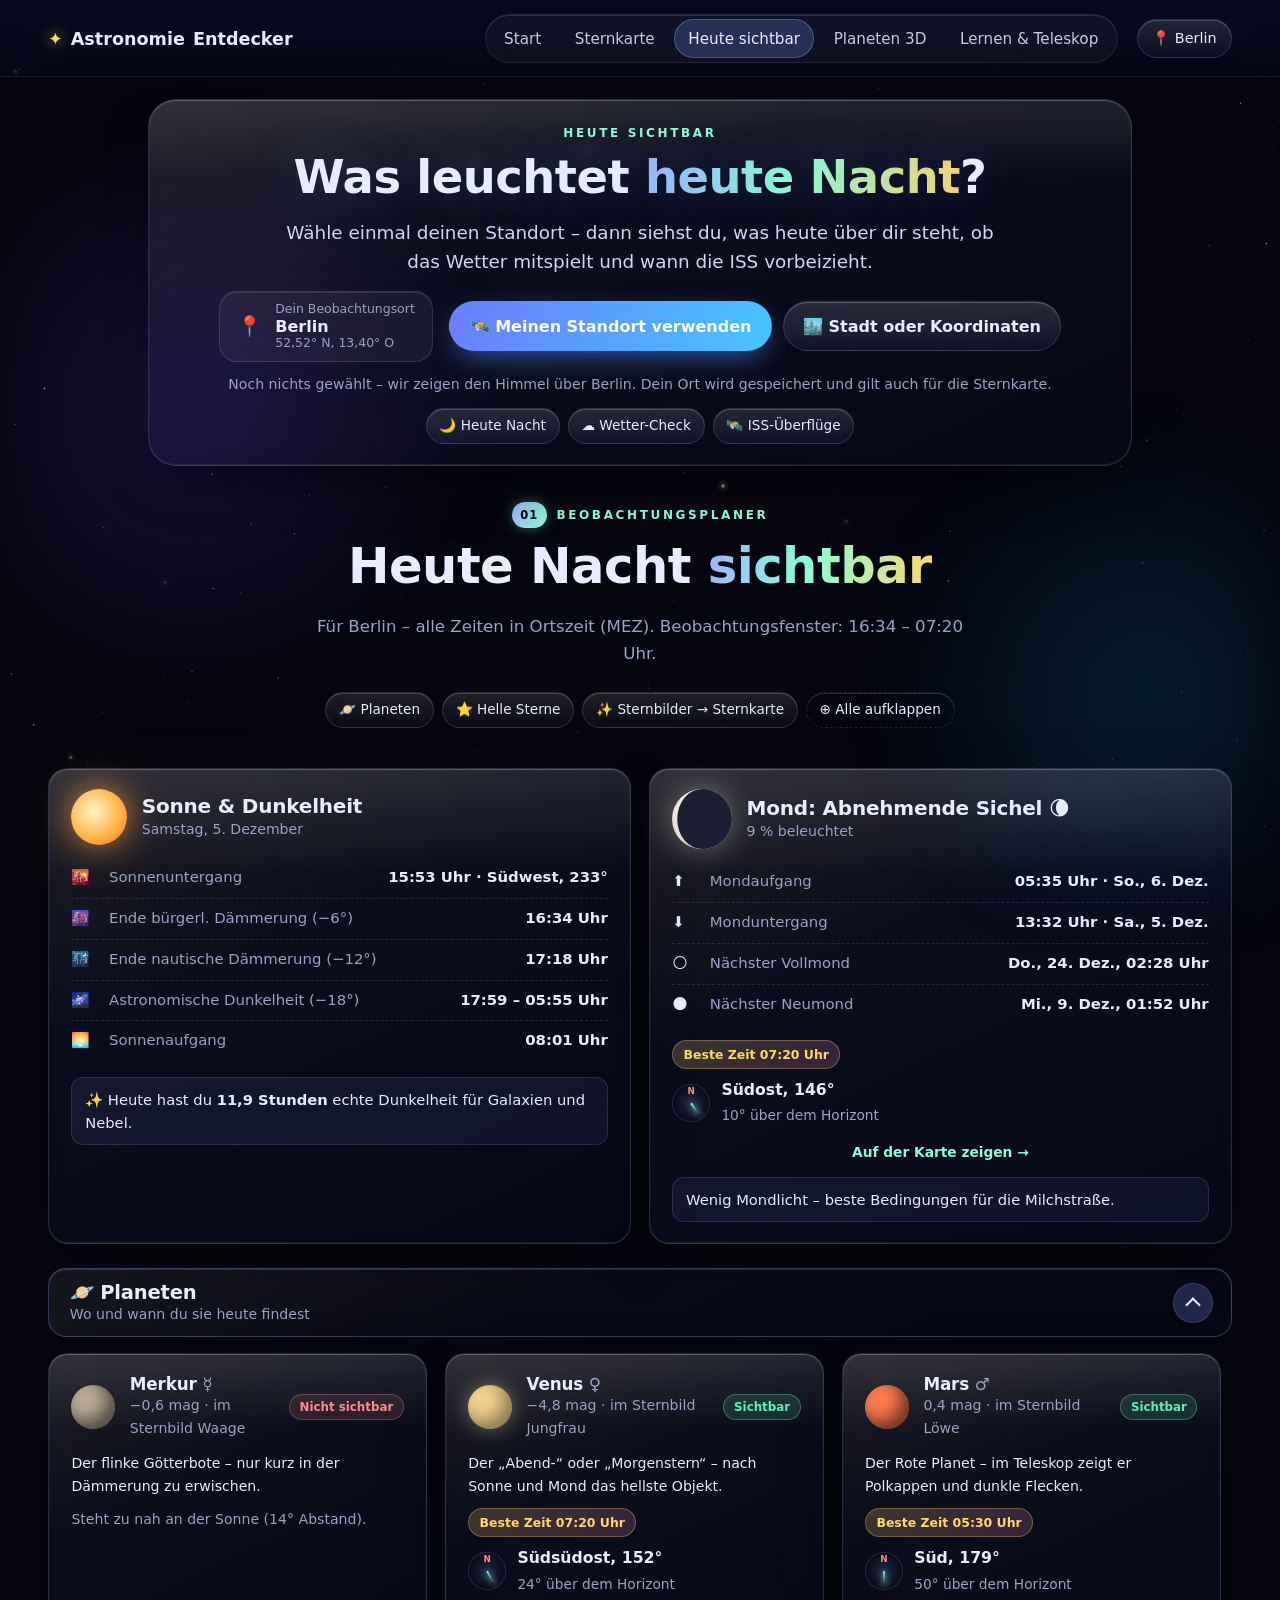
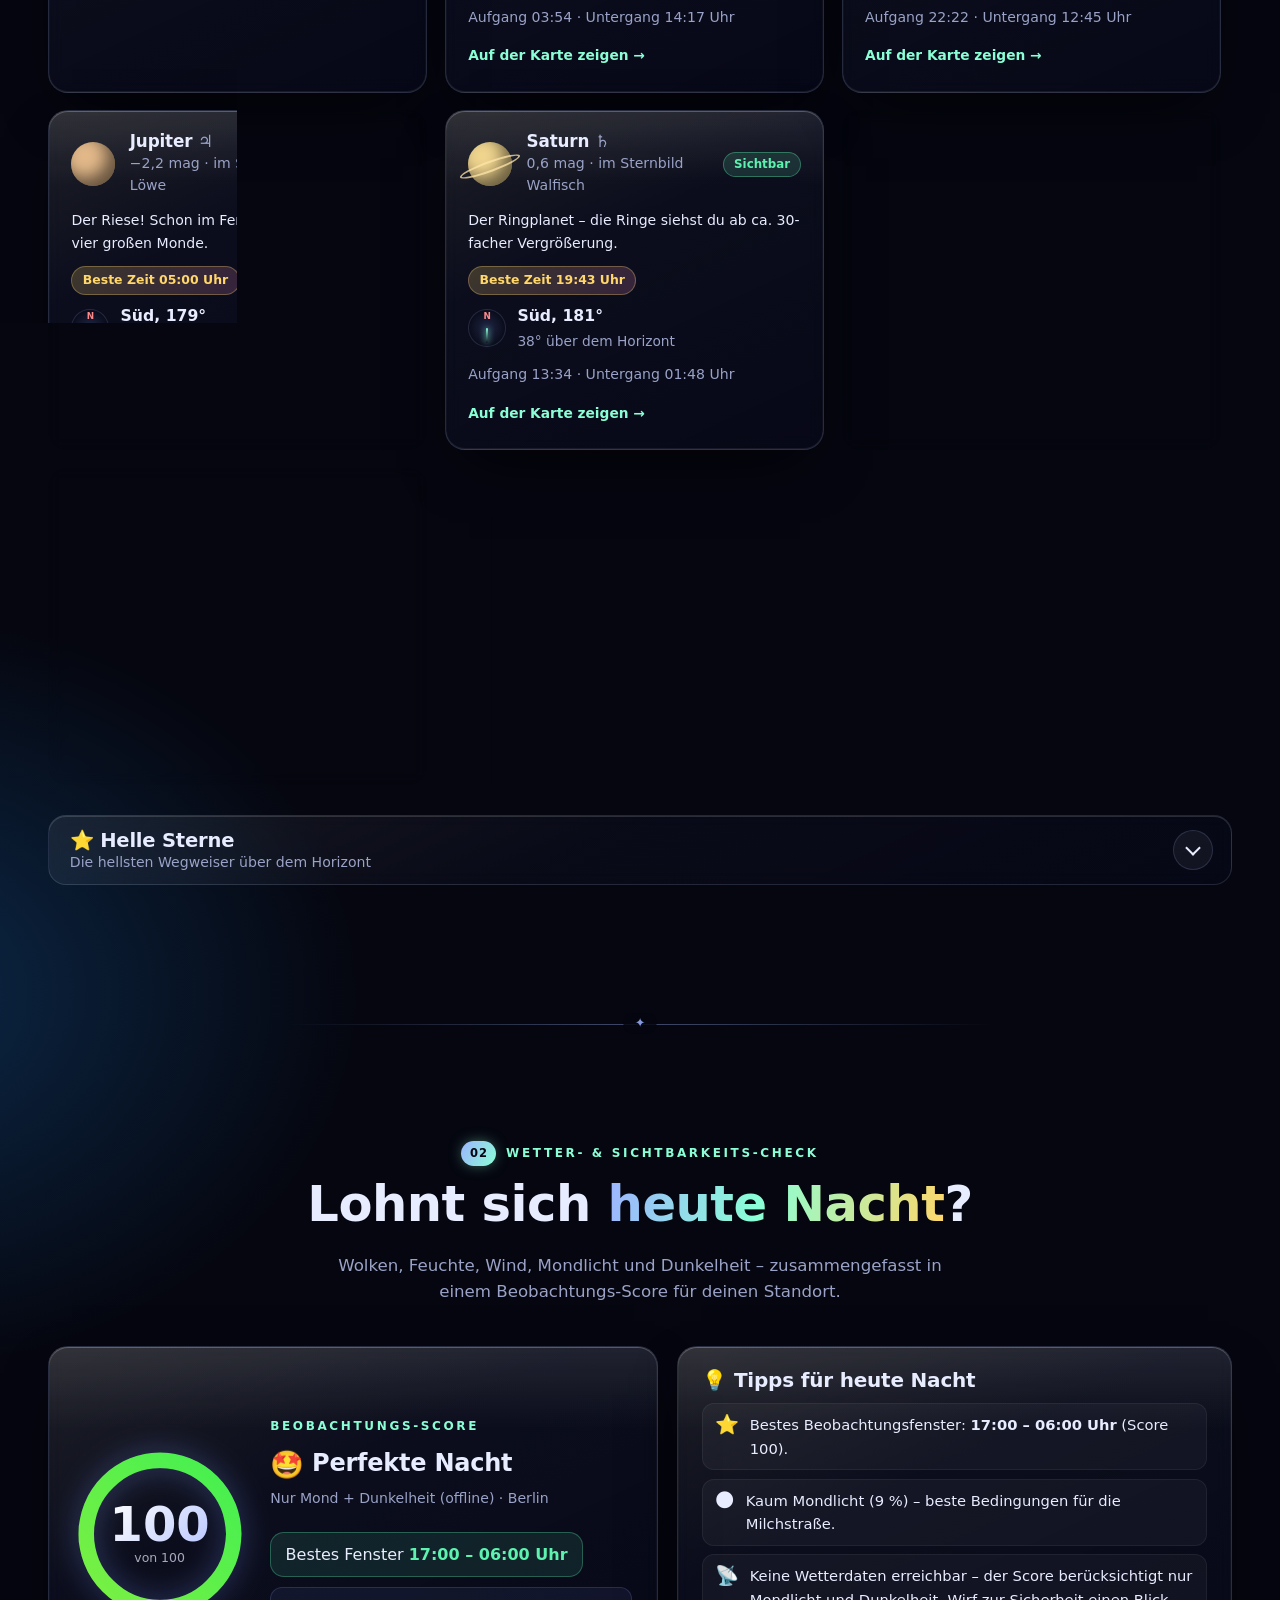
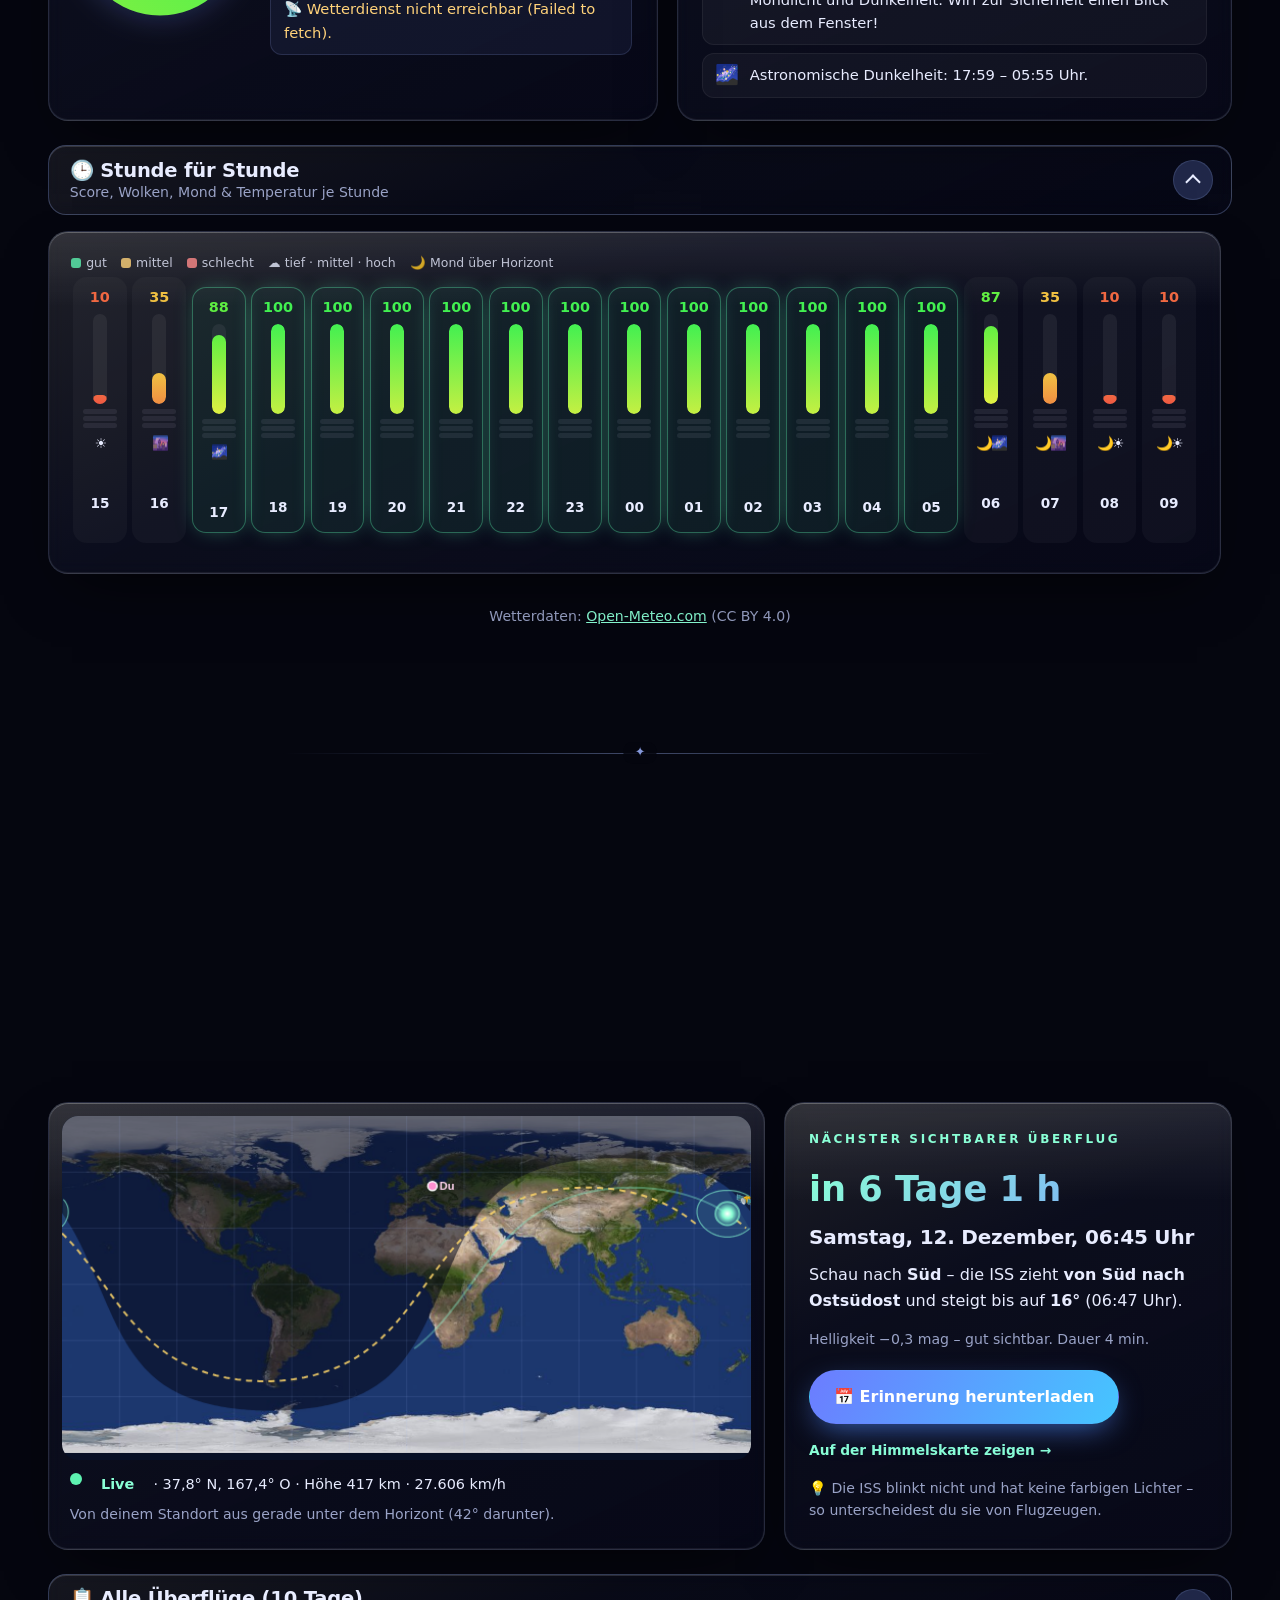
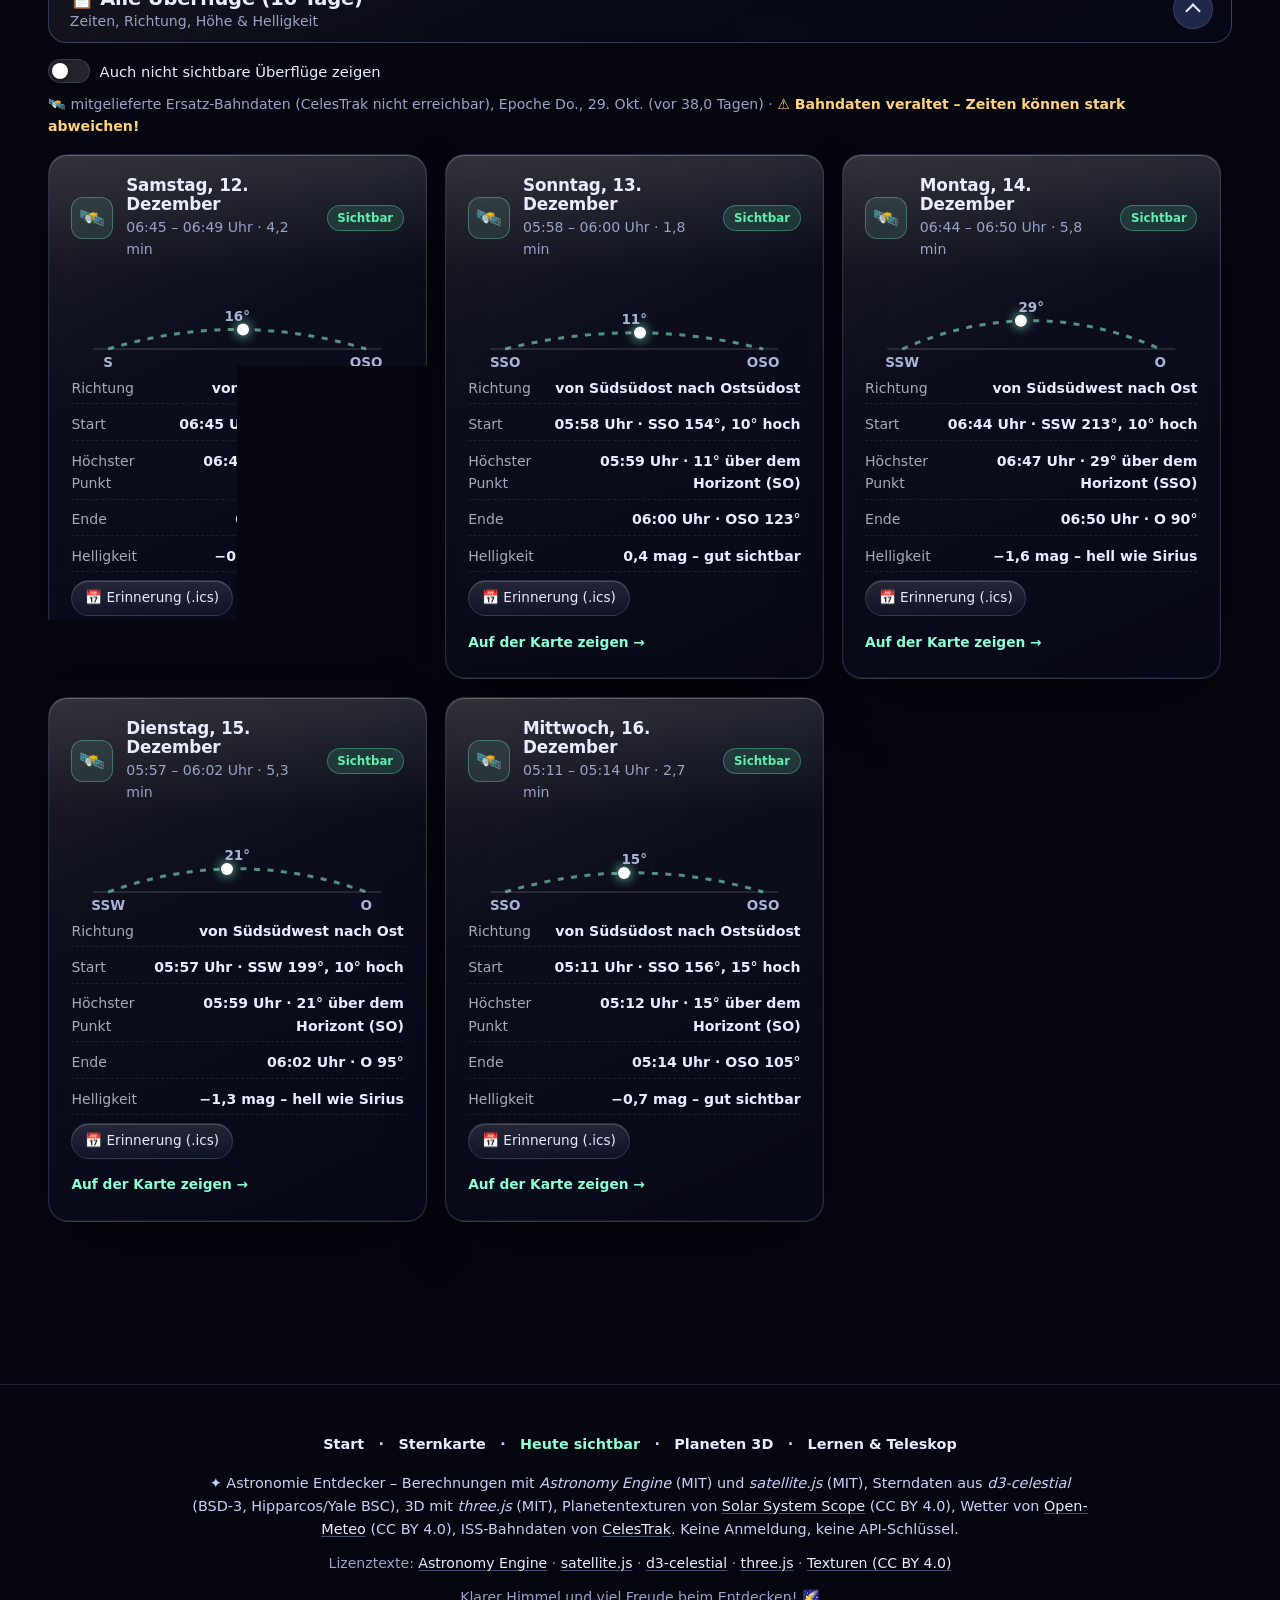
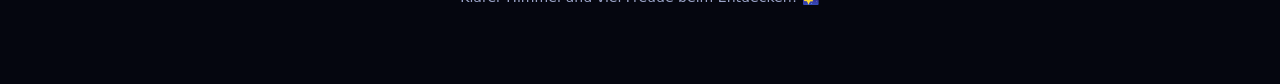
==== commit 96ffae7c: "v8: Lernen – Teleskop-Ratgeber mit Quiz, Okular-Rechner, Himmelsobjekte, Handy-Astrofotografie und L" ====
--- a/heute.html
+++ b/heute.html
@@ -7,7 +7,7 @@
 <meta name="description" content="Was ist heute Nacht am Himmel zu sehen? Planeten, helle Sterne, Mond, Wetter-Score und ISS-Überflüge für deinen Standort.">
 <meta name="theme-color" content="#05060f">
 <link rel="icon" href="data:image/svg+xml,%3Csvg xmlns='http://www.w3.org/2000/svg' viewBox='0 0 64 64'%3E%3Ccircle cx='32' cy='32' r='30' fill='%230b1030'/%3E%3Cpath d='M32 10l5 15h16l-13 9 5 16-13-10-13 10 5-16-13-9h16z' fill='%23ffd76a'/%3E%3C/svg%3E">
-<link rel="stylesheet" href="css/style.css?v=7">
+<link rel="stylesheet" href="css/style.css?v=8">
 </head>
 <body class="page-heute">
 <canvas id="bg-stars" aria-hidden="true"></canvas>
@@ -157,17 +157,17 @@
 <button class="to-top" id="toTop" type="button" aria-label="Nach oben" hidden>↑</button>
 <div class="toast" id="toast" role="status" aria-live="polite"></div>
 
-<script src="js/vendor/astronomy.browser.min.js?v=7"></script>
-<script src="js/vendor/satellite.min.js?v=7"></script>
-<script src="js/data/sky-data.js?v=7"></script>
-<script src="js/data/cities.js?v=7"></script>
-<script src="js/data/iss-tle.js?v=7"></script>
-<script src="js/core.js?v=7"></script>
-<script src="js/background.js?v=7"></script>
-<script src="js/tonight.js?v=7"></script>
-<script src="js/weather.js?v=7"></script>
-<script src="js/iss.js?v=7"></script>
-<script src="js/ux.js?v=7"></script>
-<script src="js/main.js?v=7"></script>
+<script src="js/vendor/astronomy.browser.min.js?v=8"></script>
+<script src="js/vendor/satellite.min.js?v=8"></script>
+<script src="js/data/sky-data.js?v=8"></script>
+<script src="js/data/cities.js?v=8"></script>
+<script src="js/data/iss-tle.js?v=8"></script>
+<script src="js/core.js?v=8"></script>
+<script src="js/background.js?v=8"></script>
+<script src="js/tonight.js?v=8"></script>
+<script src="js/weather.js?v=8"></script>
+<script src="js/iss.js?v=8"></script>
+<script src="js/ux.js?v=8"></script>
+<script src="js/main.js?v=8"></script>
 </body>
 </html>
--- a/css/style.css
+++ b/css/style.css
@@ -954,3 +954,239 @@
   .page-heute .loc-panel{flex-direction:row;flex-wrap:wrap;justify-content:center;gap:.7rem 1rem}
   .page-heute .loc-panel>p{flex-basis:100%;text-align:center}
 }
+
+/* ===================== v8: Lernen – Ratgeber, Rechner, Objekte, Astrofoto, Bortle ===================== */
+/* Teleskop-Bauarten */
+.st-tabs{display:flex;flex-wrap:wrap;gap:.45rem;margin-bottom:1rem}
+.st-layout{display:grid;grid-template-columns:minmax(0,1.05fr) minmax(0,1fr);gap:1.2rem;align-items:start}
+.st-stage{padding:1rem 1rem .6rem;position:sticky;top:90px}
+.st-svg svg{width:100%;height:auto;display:block}
+.st-cap{margin:.4rem .2rem 0}
+.st-tube{fill:rgba(124,156,255,.08);stroke:rgba(170,190,255,.45);stroke-width:2}
+.st-tube.smart{fill:rgba(138,255,214,.07)}
+.st-lens{fill:rgba(138,220,255,.35);stroke:#9fe3ff;stroke-width:2}
+.st-mirror{fill:none;stroke:#cfe0ff;stroke-width:6;stroke-linecap:round}
+.st-mirror2{stroke:#cfe0ff;stroke-width:5;stroke-linecap:round}
+.st-mirror2b{fill:#cfe0ff}
+.st-corr{fill:rgba(138,220,255,.25);stroke:#9fe3ff}
+.st-eye{fill:rgba(255,215,106,.18);stroke:var(--gold);stroke-width:1.5}
+.st-prism{fill:rgba(138,255,214,.12);stroke:var(--acc2);stroke-width:1.5}
+.st-chip{fill:#2b3466;stroke:var(--acc2)}
+.st-ray{fill:none;stroke:rgba(255,215,106,.55);stroke-width:2;stroke-dasharray:8 8;animation:stFlow 1.2s linear infinite}
+@keyframes stFlow{to{stroke-dashoffset:-32}}
+.st-ph{fill:url(#stPhG)}
+.st-focus{fill:var(--gold);animation:stPulse 1.6s ease-in-out infinite;transform-box:fill-box;transform-origin:center}
+@keyframes stPulse{50%{transform:scale(1.6);opacity:.6}}
+.st-lbl{fill:var(--muted);font-size:14px;font-family:var(--font)}
+.st-lbl.sm{font-size:11px}
+.st-rocker{fill:url(#stWood);stroke:#e2b07a;stroke-width:1.5}
+.st-base{fill:#5b3a1e}
+.st-bear{fill:#3a2410;stroke:#e2b07a}
+.st-dob-tube{transform-origin:310px 150px;animation:stNod 6s ease-in-out infinite}
+@keyframes stNod{0%,100%{transform:rotate(0)}50%{transform:rotate(-7deg)}}
+.st-wave{fill:none;stroke:var(--acc2);stroke-width:2.5;stroke-linecap:round;animation:stWave 1.6s ease-in-out infinite}
+@keyframes stWave{50%{opacity:.25}}
+.st-phone-b{fill:#151933;stroke:rgba(170,190,255,.5);stroke-width:2}
+.st-phone-s{fill:#05060f}
+.st-stack circle{fill:#fff}
+.st-gal1{fill:#ff9ad5;opacity:.35;animation:stGrow 4s ease-in-out infinite}
+.st-gal2{fill:#ffe9b8;opacity:.8;animation:stGrow 4s ease-in-out infinite}
+@keyframes stGrow{0%{opacity:0}70%,100%{opacity:.85}}
+.st-head{display:flex;gap:.8rem;align-items:center;margin-bottom:.5rem}
+.st-head h3{margin:0}.st-head .eyebrow{margin:0 0 .2em}
+.st-emoji,.sq-emoji{font-size:2.2rem;line-height:1;filter:drop-shadow(0 0 12px rgba(124,156,255,.6))}
+#stInfo{padding:1.2rem 1.3rem}
+.st-pc{display:grid;grid-template-columns:1fr 1fr;gap:.8rem}
+.st-pc h4{font-size:.92rem;margin-bottom:.3rem}
+.st-list{list-style:none;padding:0;margin:0 0 .8rem;font-size:.88rem}
+.st-list li{position:relative;padding-left:1.25rem;margin-bottom:.3rem}
+.st-list li::before{position:absolute;left:0;top:0}
+.st-list.ok li::before{content:"✓";color:var(--ok)}
+.st-list.no li::before{content:"✗";color:var(--no)}
+.st-list.warn li::before{content:"!";color:var(--gold);font-weight:800}
+.st-rates{display:grid;grid-template-columns:1fr 1fr;gap:.4rem .9rem;margin:.4rem 0 .8rem}
+.st-rate{display:flex;flex-direction:column;gap:.2rem;font-size:.82rem;color:var(--muted)}
+.st-meter{display:block;height:8px;border-radius:9px;background:rgba(255,255,255,.08);overflow:hidden;min-width:60px}
+.st-meter i{display:block;height:100%;width:calc(var(--v) * 100%);border-radius:inherit;background:linear-gradient(90deg,#6c7cff,#8affd6);animation:stBar .9s cubic-bezier(.2,.8,.2,1)}
+@keyframes stBar{from{width:0}}
+.st-facts{display:grid;grid-template-columns:1.5fr 1fr;gap:.6rem;margin-bottom:.7rem}
+.st-facts>div{background:rgba(0,0,0,.22);border:1px solid var(--glass-b);border-radius:12px;padding:.55rem .7rem;display:flex;flex-direction:column;gap:.15rem}
+.st-facts span{font-size:.75rem;color:var(--muted)}.st-facts b{font-size:.86rem;font-weight:600}
+.st-stars span{color:rgba(255,255,255,.18);letter-spacing:.05em}.st-stars span.on{color:var(--gold);text-shadow:0 0 8px rgba(255,215,106,.6)}
+.st-best{background:rgba(138,255,214,.07);border:1px solid rgba(138,255,214,.25);border-radius:12px;padding:.6rem .8rem;font-size:.9rem;margin:0}
+.st-table-wrap{padding:.6rem;overflow-x:auto;-webkit-overflow-scrolling:touch}
+.st-table{min-width:760px;display:grid}
+.st-tr{display:grid;grid-template-columns:1.6fr repeat(4,1fr) .9fr 1.6fr;gap:.6rem;align-items:center;padding:.55rem .6rem;border-bottom:1px solid var(--line);font-size:.86rem}
+.st-tr:last-child{border-bottom:0}
+.st-th{font-size:.75rem;color:var(--muted);font-weight:700}
+.st-tr small{display:block;color:var(--muted);font-size:.74rem}
+/* Quiz */
+#scopeQuiz{padding:1.3rem;max-width:760px;margin:0 auto}
+.sq-opts{display:grid;grid-template-columns:1fr 1fr;gap:.55rem;margin-bottom:.6rem}
+.sq-back{margin-top:.3rem}
+.sq-result{animation:sqIn .5s cubic-bezier(.2,.8,.2,1)}
+@keyframes sqIn{from{opacity:0;transform:translateY(12px) scale(.98)}}
+.sq-win{display:flex;gap:1rem;align-items:center;background:linear-gradient(120deg,rgba(108,124,255,.22),rgba(138,255,214,.12));border:1px solid rgba(160,185,255,.4);border-radius:16px;padding:.9rem 1.1rem;margin-bottom:.9rem}
+.sq-win h3{margin:0;font-size:1.5rem}.sq-win p{margin:0}
+.sq-emoji{font-size:2.8rem;animation:sqBob 3s ease-in-out infinite}
+@keyframes sqBob{50%{transform:translateY(-5px) rotate(-6deg)}}
+.sq-bars{display:grid;gap:.35rem;margin:.9rem 0 .6rem}
+.sq-bar{display:grid;grid-template-columns:170px 1fr;gap:.6rem;align-items:center;font-size:.82rem;color:var(--muted)}
+.sq-bar i{display:block;height:8px;border-radius:9px;width:var(--w);background:linear-gradient(90deg,#6c7cff,#8affd6);animation:stBar 1s cubic-bezier(.2,.8,.2,1)}
+.learn-actions{display:flex;flex-wrap:wrap;gap:.6rem;align-items:center;margin-top:.8rem}
+/* Rechner */
+.calc-layout{display:grid;grid-template-columns:minmax(0,1fr) minmax(0,1fr);gap:1.2rem;align-items:start}
+.calc-form{padding:1.1rem 1.2rem}
+.calc-form .field input,.calc-form .field select{min-width:0;width:100%}
+.oc-chips{display:flex;flex-wrap:wrap;gap:.35rem;margin:.1rem 0 .4rem}
+.oc-chips .chip{padding:.3rem .65rem;font-size:.8rem}
+.oc-res{display:grid;grid-template-columns:repeat(auto-fill,minmax(150px,1fr));gap:.55rem;margin-top:.8rem}
+.oc-out{background:rgba(0,0,0,.24);border:1px solid var(--glass-b);border-radius:14px;padding:.6rem .75rem;display:flex;flex-direction:column;gap:.1rem;min-width:0}
+.oc-out span{font-size:.74rem;color:var(--muted)}
+.oc-out b{font-size:1.35rem;font-variant-numeric:tabular-nums;background:linear-gradient(100deg,#c8d4ff,#8affd6);-webkit-background-clip:text;background-clip:text;color:transparent}
+.oc-out small{font-size:.72rem;color:var(--muted);line-height:1.3}
+.oc-w{border-radius:12px;padding:.6rem .8rem;margin:.7rem 0 0;font-size:.88rem}
+.oc-w.ok{background:rgba(93,242,176,.1);border:1px solid rgba(93,242,176,.35)}
+.oc-w.warn{background:rgba(255,215,106,.1);border:1px solid rgba(255,215,106,.4)}
+.oc-w.bad{background:rgba(255,138,138,.12);border:1px solid rgba(255,138,138,.45);animation:shake .4s}
+.oc-view{padding:1.1rem 1.2rem}
+.oc-view-head{display:flex;flex-wrap:wrap;justify-content:space-between;gap:.5rem;align-items:center}
+.oc-view-head h4{margin:0}
+.oc-obj{display:flex;flex-wrap:wrap;gap:.35rem}
+.oc-obj .chip{padding:.3rem .65rem;font-size:.8rem}
+.oc-svg-wrap{max-width:360px;margin:.8rem auto .4rem}
+.oc-svg-wrap svg{width:100%;height:auto;display:block}
+.oc-barrel{fill:#0b0d1d;stroke:rgba(170,190,255,.25);stroke-width:2}
+.oc-field{fill:#02030a}
+.oc-rim{fill:none;stroke:rgba(0,0,0,.9);stroke-width:10;filter:drop-shadow(0 0 6px #000)}
+.oc-obj-g{animation:ocIn .5s cubic-bezier(.2,.8,.2,1);transform-origin:150px 150px}
+@keyframes ocIn{from{transform:scale(.6);opacity:0}}
+.oc-mare{fill:#8f8a7e;opacity:.45}.oc-crater{fill:#a39d90;opacity:.5}
+.oc-star{fill:#dfe8ff;filter:drop-shadow(0 0 2px #9db4ff)}
+.oc-neb{fill:rgba(140,170,255,.07)}
+.oc-jup{fill:#e9d3ae}.oc-band{fill:#b58d63;opacity:.6}
+/* Belichtung */
+.ex-slider b{color:var(--gold);font-size:1rem}
+.ex-sky{fill:#070a1c}
+.ex-st{fill:#fff;filter:drop-shadow(0 0 2px #cfe0ff)}
+.ex-tr{stroke:#fff;stroke-linecap:round;opacity:.9}
+.ex-ground{fill:#03040a}
+.pill.warn{background:rgba(255,215,106,.12);color:var(--gold);border:1px solid rgba(255,215,106,.35)}
+/* Objekte */
+.obj-bar{display:flex;flex-wrap:wrap;gap:.8rem;align-items:center;justify-content:space-between;padding:.7rem 1rem;margin-bottom:1rem}
+.obj-grid{grid-template-columns:repeat(auto-fill,minmax(300px,1fr))}
+.obj-card{padding:1.1rem 1.2rem;display:flex;flex-direction:column}
+.obj-pic{position:relative;border-radius:14px;overflow:hidden;background:radial-gradient(circle at 50% 40%,#151a44,#05060f);margin-bottom:.8rem;border:1px solid var(--glass-b)}
+.obj-art{display:block;width:100%;height:auto;transition:filter .6s,opacity .6s}
+.obj-tag{position:absolute;top:.45rem;left:.55rem;font-size:1.3rem}
+.obj-honest{background:rgba(0,0,0,.22);border-left:3px solid var(--acc2);border-radius:8px;padding:.5rem .7rem}
+.obj-ex{list-style:none;padding:0;margin:.2rem 0 .4rem;display:grid;gap:.5rem}
+.obj-ex li{display:flex;flex-wrap:wrap;gap:.4rem .6rem;align-items:center;justify-content:space-between;border-top:1px solid var(--line);padding-top:.5rem}
+.obj-ex li>div{display:flex;flex-direction:column;min-width:0;flex:1 1 160px}
+.obj-ex small{color:var(--muted);font-size:.76rem}
+.obj-show{font-size:.78rem;padding:.3rem .65rem}
+.obj-ex .pill{white-space:normal}
+.obj-eye .obj-art{filter:grayscale(1) blur(1.6px) brightness(.7) contrast(.8)}
+.obj-eye .obj-pic::after{content:"👁️ so ungefähr im Okular";position:absolute;right:.5rem;bottom:.4rem;font-size:.7rem;color:var(--muted);background:rgba(0,0,0,.5);padding:.1rem .45rem;border-radius:9px}
+.ob-bg{fill:#fff;opacity:.45}
+.ob-red{fill:#ffae6a}.ob-blue{fill:#bcd2ff}.ob-gold{fill:#ffe2a0}.ob-white{fill:#fff}
+.ob-glow-r{fill:rgba(255,140,80,.14)}.ob-glow-b{fill:rgba(140,180,255,.18)}
+.ob-pulse{animation:obPulse 3.2s ease-in-out infinite;transform-box:fill-box;transform-origin:center}.ob-pulse.d2{animation-delay:-1.4s}
+@keyframes obPulse{50%{transform:scale(1.12)}}
+.ob-orbit{transform-origin:100px 65px;animation:obOrbit 7s linear infinite}
+@keyframes obOrbit{to{transform:rotate(360deg)}}
+.ob-path{fill:none;stroke:rgba(255,255,255,.12);stroke-dasharray:3 4}
+.ob-tw{animation:obTw 2.6s ease-in-out infinite;animation-delay:calc(var(--d) * -1)}
+@keyframes obTw{50%{opacity:.35}}
+.ob-haze{fill:rgba(120,160,255,.08)}
+.ob-glob{fill:rgba(255,226,160,.12)}
+.ob-neb1{fill:rgba(255,110,160,.35);filter:blur(6px)}.ob-neb2{fill:rgba(120,220,255,.3);filter:blur(6px)}
+.ob-drift{animation:obDrift 9s ease-in-out infinite alternate}
+@keyframes obDrift{to{transform:translate(6px,-3px) scale(1.04)}}
+.ob-ring{fill:none;stroke:rgba(138,255,214,.75);stroke-width:4;filter:blur(.6px)}
+.ob-gal{fill:rgba(200,200,255,.25);filter:blur(3px)}
+.ob-arm{fill:none;stroke:rgba(200,210,255,.35);stroke-width:5;stroke-linecap:round;filter:blur(2px)}
+.ob-core{fill:#fff4d8;filter:blur(2px)}
+.ob-spin{transform-origin:100px 65px;animation:obSpin 30s linear infinite}
+@keyframes obSpin{to{transform:rotate(360deg) }}
+.ob-tail{fill:rgba(160,220,255,.4);filter:blur(1.5px)}
+.ob-met{stroke:#fff;stroke-width:1.6;stroke-linecap:round;stroke-dasharray:40 200;animation:obMet 3s linear infinite}.ob-met.d2{animation-delay:-1.5s}
+@keyframes obMet{from{stroke-dashoffset:40}to{stroke-dashoffset:-200}}
+/* Astrofoto */
+.af-steps{list-style:none;padding:0;margin:0;display:grid;grid-template-columns:repeat(auto-fill,minmax(260px,1fr));gap:.8rem}
+.af-step{display:flex;gap:.7rem;align-items:flex-start;padding:.9rem 1rem;position:relative}
+.af-step h4{margin:0 0 .25rem}.af-step p{margin:0}
+.af-num{flex:0 0 auto;width:1.8rem;height:1.8rem;border-radius:50%;display:grid;place-items:center;font-weight:800;font-size:.85rem;background:linear-gradient(120deg,#6c7cff,#45c6ff);color:#fff}
+.af-ic{font-size:1.4rem;line-height:1.3}
+.af-motive{grid-template-columns:repeat(auto-fill,minmax(280px,1fr))}
+.af-card{padding:1rem 1.1rem}
+.af-art{display:block;width:100%;height:auto;border-radius:12px;background:radial-gradient(circle at 60% 30%,#141a46,#05060f);margin-bottom:.7rem;border:1px solid var(--glass-b)}
+.af-tube{fill:#2b3466;stroke:rgba(170,190,255,.5)}.af-tube-end{fill:#39437c}.af-eyepiece{fill:#1b2048;stroke:var(--gold)}
+.af-phone{animation:afSlide 5s ease-in-out infinite}
+@keyframes afSlide{0%,15%{transform:translateX(0)}45%,85%{transform:translateX(34px)}100%{transform:translateX(0)}}
+.af-phone-body{fill:#151933;stroke:rgba(170,190,255,.6);stroke-width:1.5}.af-phone-screen{fill:#03040a}
+.af-moon-img{fill:#e9e5d8;animation:afShow 5s ease-in-out infinite}
+@keyframes afShow{0%,30%{opacity:0}50%,85%{opacity:1}100%{opacity:0}}
+.af-moon circle:first-child{fill:#f1ecdc;filter:drop-shadow(0 0 8px rgba(255,240,200,.6))}
+.af-crater{fill:#bfb8a5}
+.af-ray{fill:none;stroke:rgba(255,215,106,.6);stroke-width:1.5;stroke-dasharray:6 6;animation:stFlow 1.2s linear infinite}
+.af-stars circle,.af-edit-stars circle{fill:#fff}
+.af-stars circle{animation:obTw 3s ease-in-out infinite;animation-delay:calc(var(--d) * -1)}
+.af-mw-band{animation:afMw 6s ease-in-out infinite alternate}
+@keyframes afMw{to{opacity:.6}}
+.af-hill{fill:#03040a}
+.af-trails circle{fill:none;stroke:#cfe0ff;stroke-width:1.2;opacity:var(--o);transform:rotate(var(--a));animation:afTrail 40s linear infinite}
+.af-trails circle.af-polaris{fill:#fff;stroke:none;opacity:1;animation:none}
+@keyframes afTrail{to{transform:rotate(calc(var(--a) + 360deg))}}
+.af-photo{fill:#0b1030;stroke:rgba(170,190,255,.4)}
+.af-photo-glow{fill:rgba(255,170,90,.3);animation:afEdit 5s ease-in-out infinite}
+@keyframes afEdit{0%,15%{opacity:1}50%,85%{opacity:0}100%{opacity:1}}
+.af-edit-stars circle{animation:afEditS 5s ease-in-out infinite}
+@keyframes afEditS{0%,15%{opacity:.35}50%,85%{opacity:1}100%{opacity:.35}}
+.af-sliders line{stroke:rgba(170,190,255,.4);stroke-width:3;stroke-linecap:round}
+.af-knob{fill:var(--acc2);animation:afKnob 5s ease-in-out infinite}
+@keyframes afKnob{0%,15%{transform:translateX(0)}50%,85%{transform:translateX(100px)}100%{transform:translateX(0)}}
+/* Bortle */
+.bortle-layout{display:grid;grid-template-columns:minmax(0,1.4fr) minmax(0,1fr);gap:1.2rem;align-items:start}
+.bortle-stage{position:relative;padding:0;overflow:hidden}
+#bortleCanvas{display:block;width:100%;border-radius:var(--r)}
+.bortle-badge{position:absolute;left:.8rem;top:.8rem;background:rgba(0,0,0,.55);border:1px solid rgba(255,255,255,.2);border-left:4px solid var(--bc,#7c9cff);padding:.3rem .7rem;border-radius:10px;font-size:.85rem;backdrop-filter:blur(6px);max-width:calc(100% - 1.6rem)}
+.bortle-info{padding:1.1rem 1.2rem}
+.bortle-slider b{color:var(--gold);font-size:1.2rem}
+.bortle-slider input[type=range]{background:linear-gradient(90deg,#0b1030,#3a3456 50%,#ffb05a)}
+.bortle-ticks{display:flex;justify-content:space-between;font-size:.72rem;color:var(--muted);margin:-.3rem .3rem .8rem}
+.bortle-facts{display:grid;gap:.35rem;font-size:.84rem}
+.bortle-facts span{background:rgba(0,0,0,.22);border:1px solid var(--glass-b);border-radius:10px;padding:.4rem .6rem}
+#bortleText h4{margin-bottom:.3rem}
+/* Sternenparks */
+.park{padding:1rem 1.1rem}
+.park-top{display:flex;gap:.7rem;align-items:center;margin-bottom:.4rem}
+.park-top h4{margin:0}.park-top p{margin:0}
+.park-ic{font-size:1.6rem}
+.park-tags{display:flex;flex-wrap:wrap;gap:.35rem;margin-top:.4rem}
+.red-btn{margin-top:.4rem}
+
+@media (max-width:980px){
+  .st-layout,.calc-layout,.bortle-layout{grid-template-columns:1fr}
+  .st-stage{position:relative;top:0}
+}
+@media (max-width:560px){
+  .st-pc,.st-rates,.st-facts,.sq-opts{grid-template-columns:1fr}
+  .st-rates{grid-template-columns:1fr 1fr}
+  .sq-bar{grid-template-columns:120px 1fr}
+  .calc-form .field-row{flex-direction:column;gap:0}
+  .oc-res{grid-template-columns:1fr 1fr}
+  .oc-out b{font-size:1.15rem}
+  .obj-grid,.af-motive,.af-steps{grid-template-columns:minmax(0,1fr)}
+  #scopeQuiz,#stInfo{padding:1rem}
+  .st-lbl{font-size:16px}
+}
+@media (prefers-reduced-motion:reduce){
+  .st-ray,.st-focus,.st-dob-tube,.st-wave,.st-gal1,.st-gal2,.ob-pulse,.ob-orbit,.ob-tw,.ob-drift,.ob-spin,.ob-met,.af-phone,.af-moon-img,.af-ray,.af-stars circle,.af-mw-band,.af-trails circle,.af-photo-glow,.af-edit-stars circle,.af-knob,.sq-emoji{animation:none!important}
+  .st-ph{display:none}
+}
+.calc-out{padding:.4rem 1rem 1rem;grid-column:1}
+.calc-layout>.oc-view{grid-column:2;grid-row:1 / span 2}
+@media (max-width:980px){.calc-out,.calc-layout>.oc-view{grid-column:auto;grid-row:auto}}
+.bortle-stage>.bortle-badge{position:absolute;z-index:2}
+@media (max-width:560px){.calc-form .field-row{flex-direction:row;gap:.6rem}.calc-form .field{font-size:.8rem}}
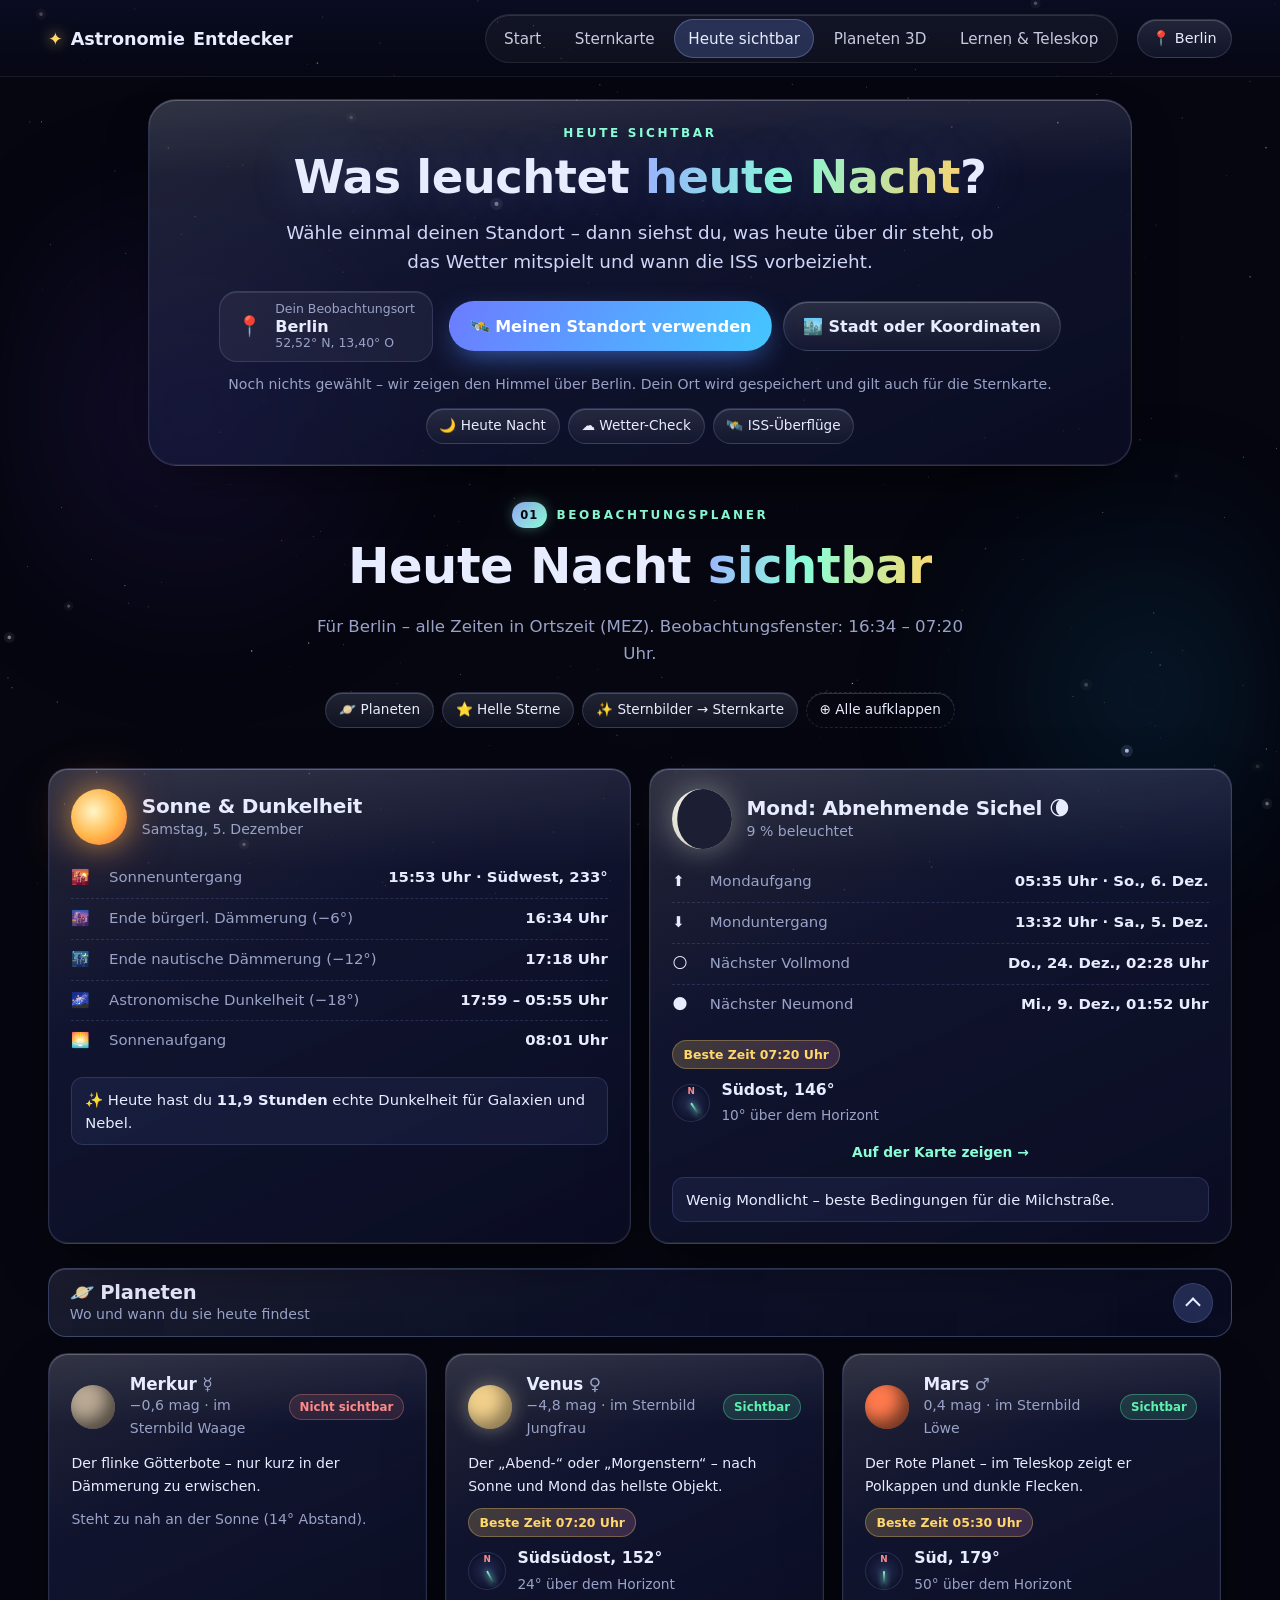
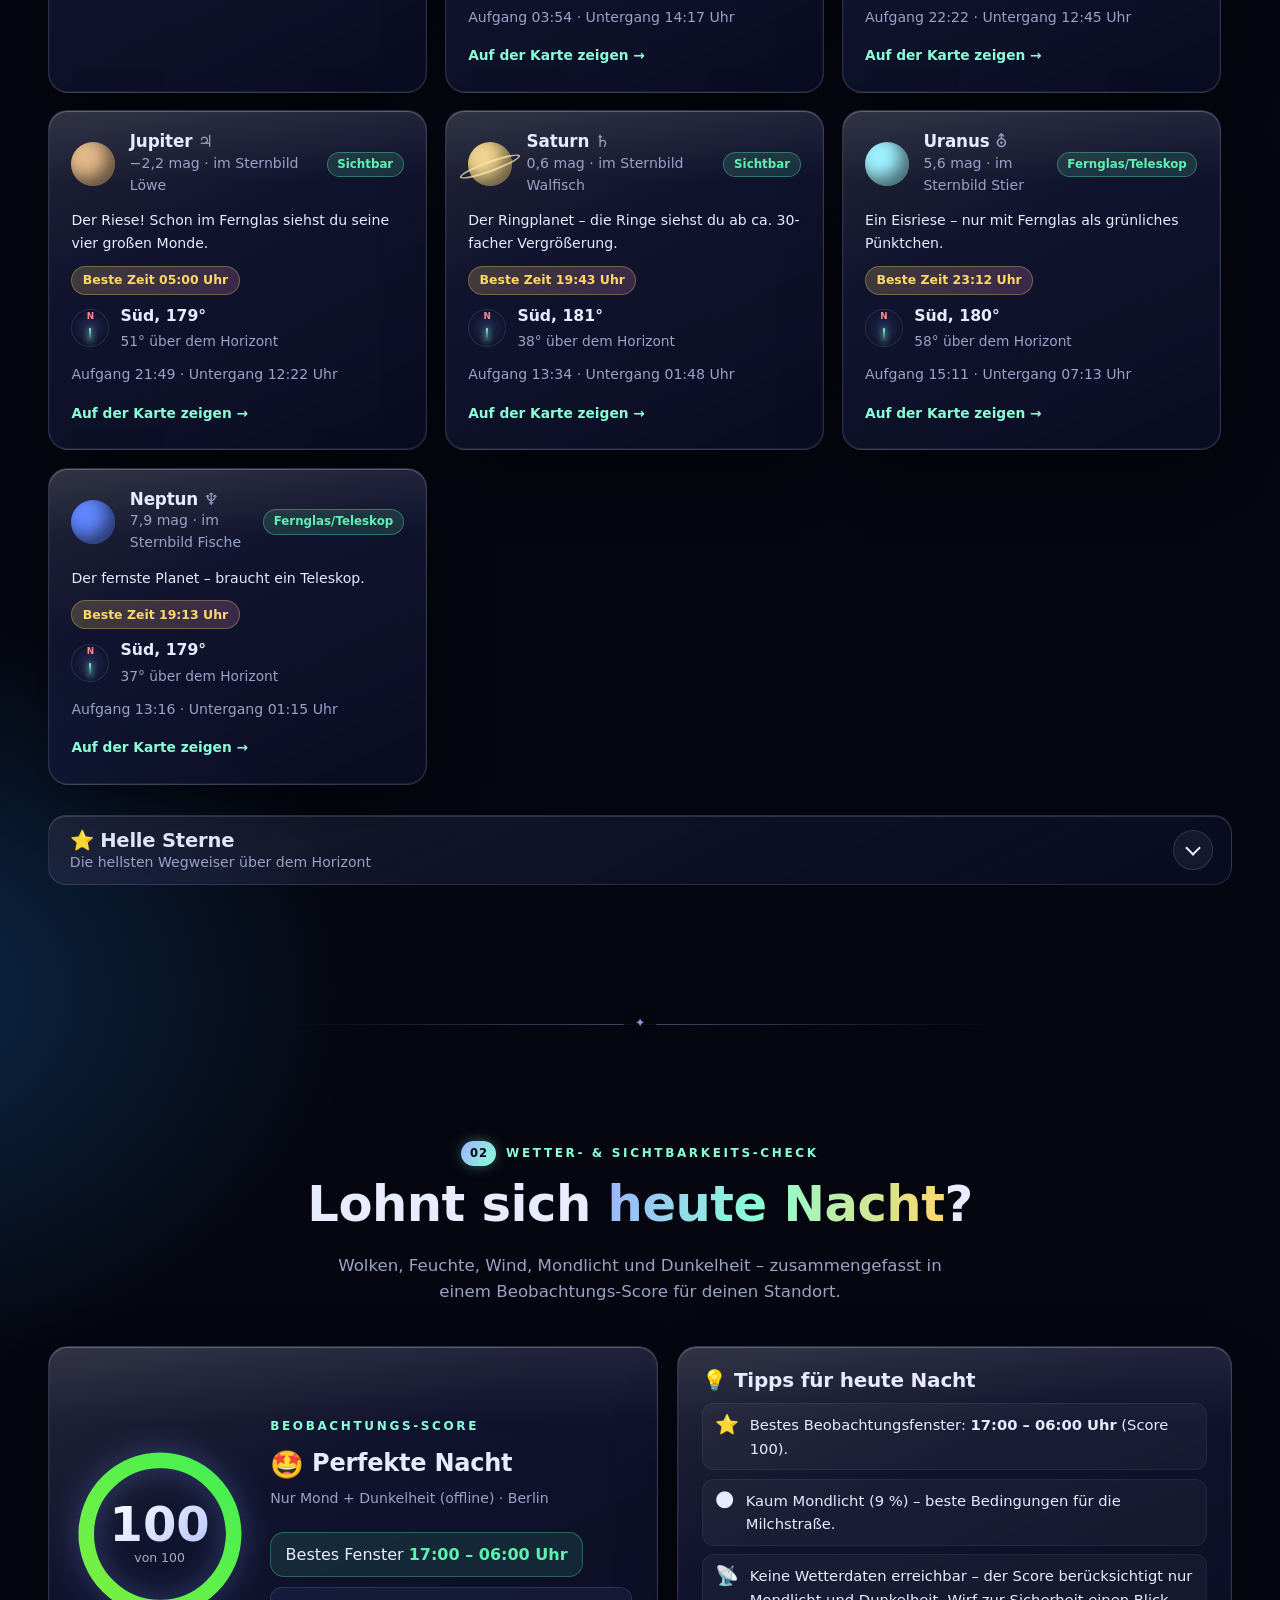
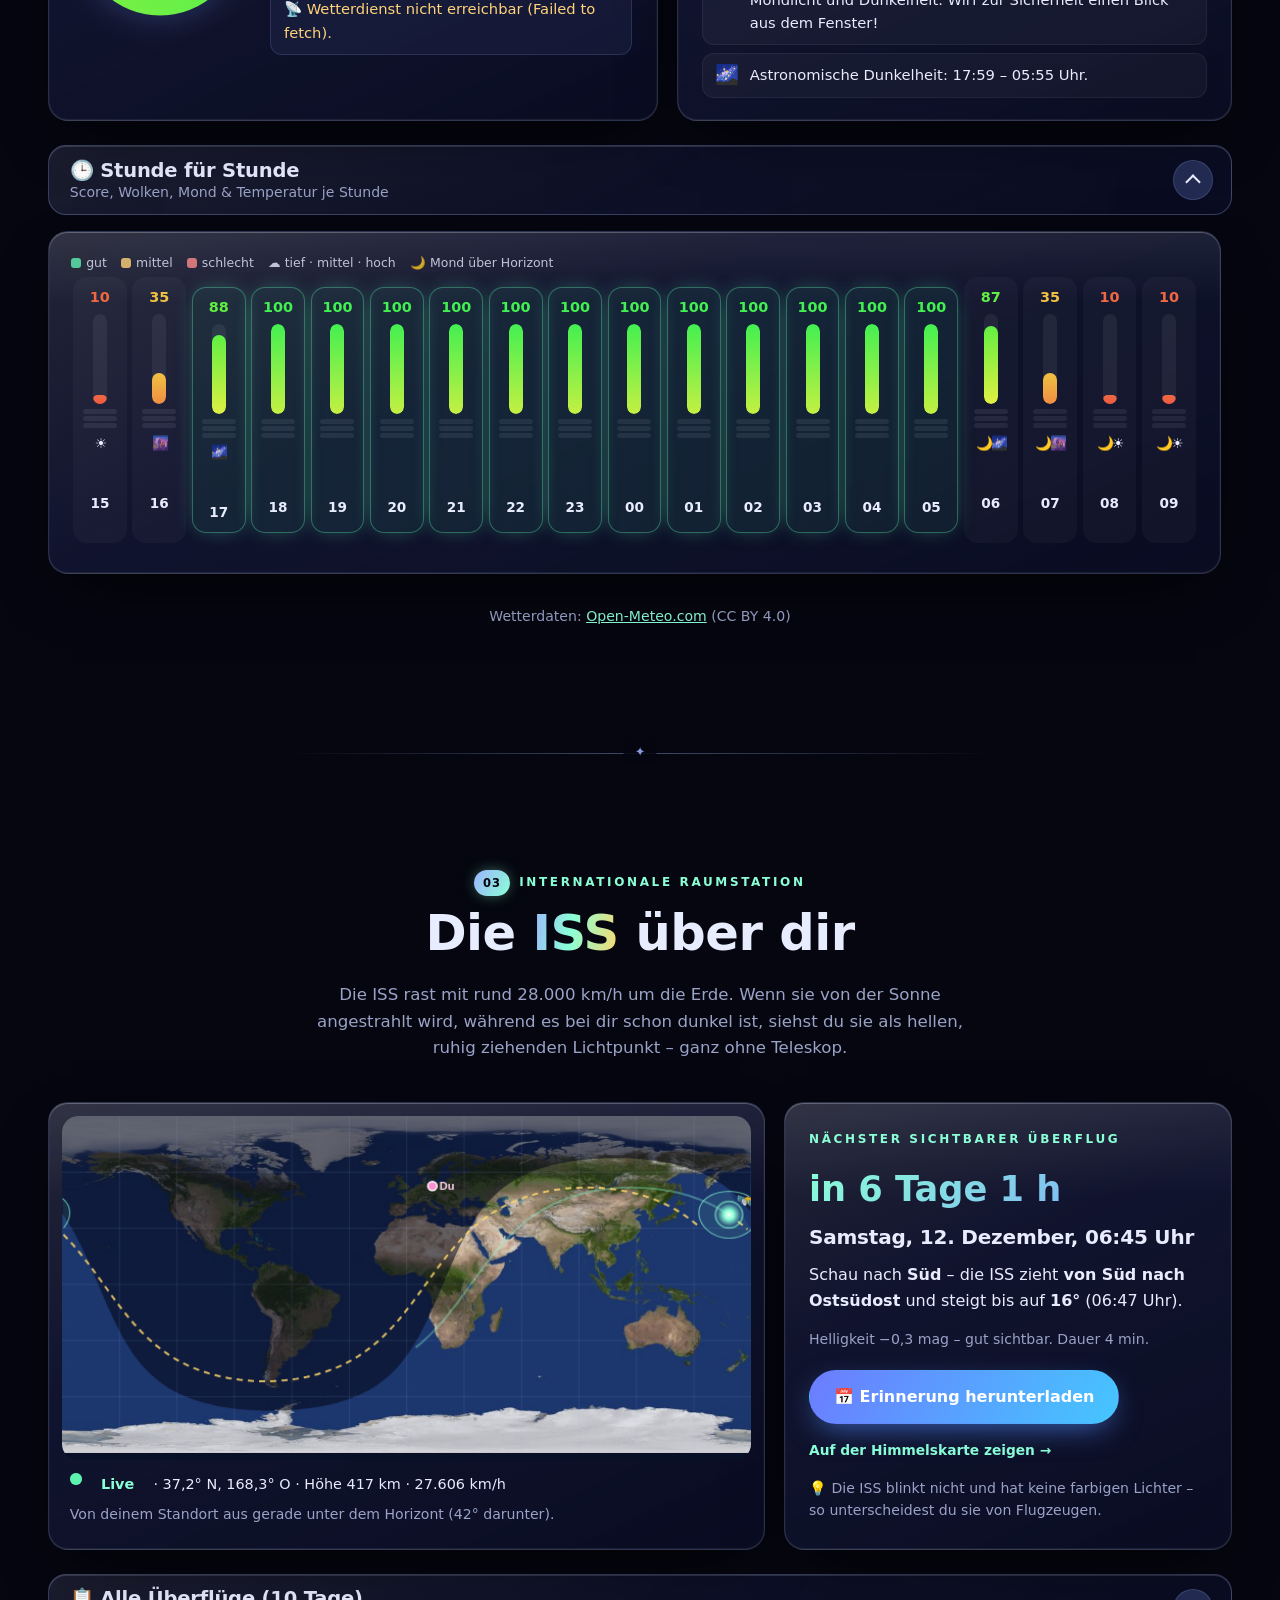
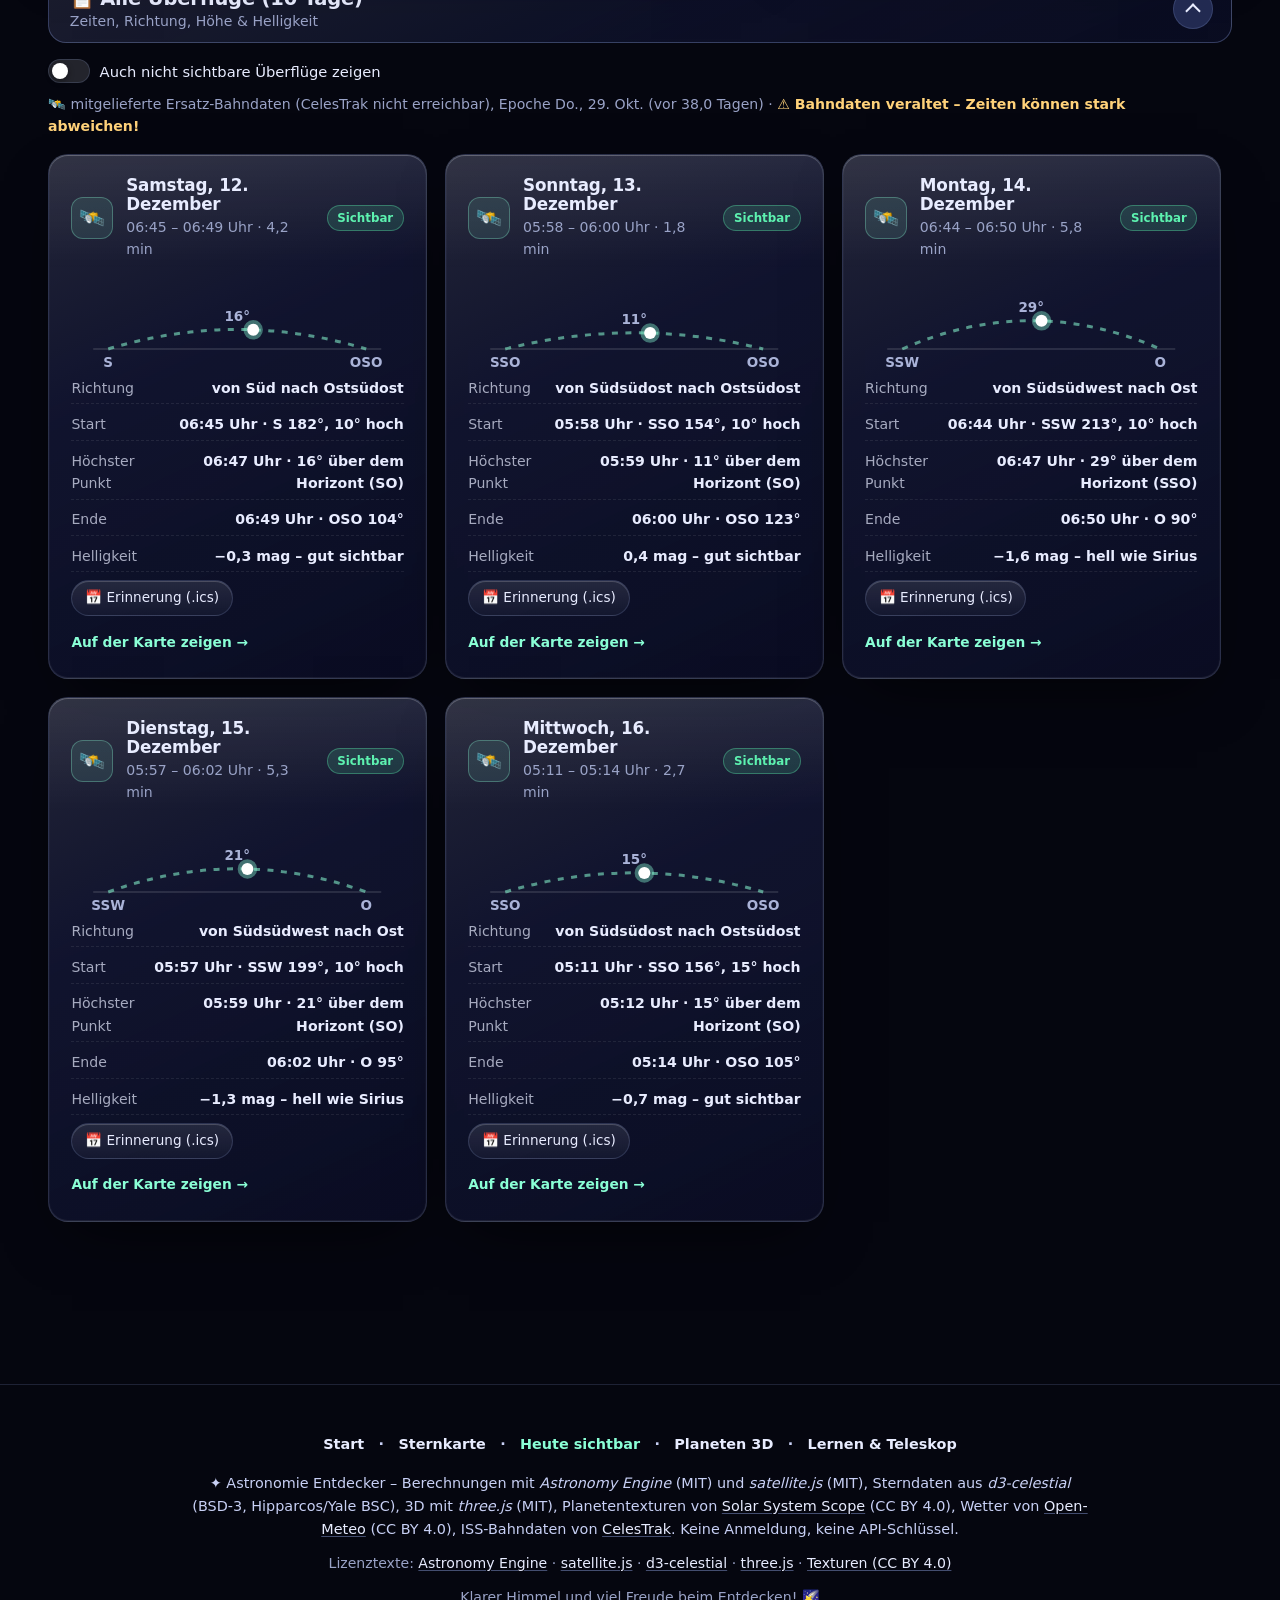
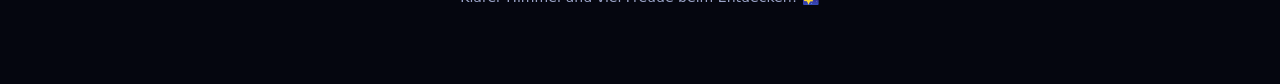
==== commit 88d2eaf3: "v9: Performance – kein Live-Blur mehr hinter Karten/Chips/Kopfzeile, Nebel ohne Weichzeichner, SVG-G" ====
--- a/heute.html
+++ b/heute.html
@@ -7,7 +7,7 @@
 <meta name="description" content="Was ist heute Nacht am Himmel zu sehen? Planeten, helle Sterne, Mond, Wetter-Score und ISS-Überflüge für deinen Standort.">
 <meta name="theme-color" content="#05060f">
 <link rel="icon" href="data:image/svg+xml,%3Csvg xmlns='http://www.w3.org/2000/svg' viewBox='0 0 64 64'%3E%3Ccircle cx='32' cy='32' r='30' fill='%230b1030'/%3E%3Cpath d='M32 10l5 15h16l-13 9 5 16-13-10-13 10 5-16-13-9h16z' fill='%23ffd76a'/%3E%3C/svg%3E">
-<link rel="stylesheet" href="css/style.css?v=8">
+<link rel="stylesheet" href="css/style.css?v=9">
 </head>
 <body class="page-heute">
 <canvas id="bg-stars" aria-hidden="true"></canvas>
@@ -157,17 +157,17 @@
 <button class="to-top" id="toTop" type="button" aria-label="Nach oben" hidden>↑</button>
 <div class="toast" id="toast" role="status" aria-live="polite"></div>
 
-<script src="js/vendor/astronomy.browser.min.js?v=8"></script>
-<script src="js/vendor/satellite.min.js?v=8"></script>
-<script src="js/data/sky-data.js?v=8"></script>
-<script src="js/data/cities.js?v=8"></script>
-<script src="js/data/iss-tle.js?v=8"></script>
-<script src="js/core.js?v=8"></script>
-<script src="js/background.js?v=8"></script>
-<script src="js/tonight.js?v=8"></script>
-<script src="js/weather.js?v=8"></script>
-<script src="js/iss.js?v=8"></script>
-<script src="js/ux.js?v=8"></script>
-<script src="js/main.js?v=8"></script>
+<script src="js/vendor/astronomy.browser.min.js?v=9"></script>
+<script src="js/vendor/satellite.min.js?v=9"></script>
+<script src="js/data/sky-data.js?v=9"></script>
+<script src="js/data/cities.js?v=9"></script>
+<script src="js/data/iss-tle.js?v=9"></script>
+<script src="js/core.js?v=9"></script>
+<script src="js/background.js?v=9"></script>
+<script src="js/tonight.js?v=9"></script>
+<script src="js/weather.js?v=9"></script>
+<script src="js/iss.js?v=9"></script>
+<script src="js/ux.js?v=9"></script>
+<script src="js/main.js?v=9"></script>
 </body>
 </html>
--- a/css/style.css
+++ b/css/style.css
@@ -1190,3 +1190,81 @@
 @media (max-width:980px){.calc-out,.calc-layout>.oc-view{grid-column:auto;grid-row:auto}}
 .bortle-stage>.bortle-badge{position:absolute;z-index:2}
 @media (max-width:560px){.calc-form .field-row{flex-direction:row;gap:.6rem}.calc-form .field{font-size:.8rem}}
+
+/* ===================== v9: Performance (Desktop) =====================
+   Ursache des Ruckelns: Dutzende backdrop-filter-Flächen über einem bewegten Hintergrund
+   (Nebel mit filter:blur(60px) + animiertes Sternfeld) mussten in jedem Frame neu weichgezeichnet werden –
+   auf großen Desktop-Fenstern sehr teuer. Jetzt: vorab „gefrostete“, halbtransparente Flächen statt Live-Blur;
+   Live-Blur nur noch für die Kopfzeile und kurzlebige Overlays (Modal, Tooltip, Toast). */
+.nebula{filter:none}
+.nebula span{will-change:transform;opacity:.75}
+.nebula span:nth-child(1){background:radial-gradient(circle,rgba(75,42,154,.95) 0%,rgba(75,42,154,.45) 30%,rgba(75,42,154,.12) 52%,transparent 70%)}
+.nebula span:nth-child(2){background:radial-gradient(circle,rgba(15,90,138,.95) 0%,rgba(15,90,138,.45) 30%,rgba(15,90,138,.12) 52%,transparent 70%)}
+.nebula span:nth-child(3){background:radial-gradient(circle,rgba(138,42,106,.95) 0%,rgba(138,42,106,.45) 30%,rgba(138,42,106,.12) 52%,transparent 70%)}
+.glass{backdrop-filter:none;-webkit-backdrop-filter:none;
+  background:linear-gradient(155deg,rgba(255,255,255,.10) 0%,rgba(120,140,255,.06) 38%,rgba(10,12,36,.42) 100%),rgba(16,20,52,.5)}
+.glass:not(.sky-wrap):not(.modal-card)::after{mix-blend-mode:normal;background:linear-gradient(180deg,rgba(255,255,255,.07),transparent 22%),linear-gradient(115deg,transparent 35%,rgba(255,255,255,.07) 48%,rgba(255,255,255,.015) 55%,transparent 62%);background-size:100% 100%,260% 100%;background-position:0 0,130% 0}
+.glass:not(.sky-wrap):not(.modal-card):hover::after{background-position:0 0,-30% 0}
+.fold-btn{backdrop-filter:none;-webkit-backdrop-filter:none;background:linear-gradient(155deg,rgba(255,255,255,.07),rgba(120,140,255,.04) 45%,rgba(10,12,36,.35)),rgba(16,20,52,.45)}
+.fold-btn:hover{background:linear-gradient(155deg,rgba(255,255,255,.1),rgba(120,140,255,.08) 45%,rgba(10,12,36,.35)),rgba(16,20,52,.45)}
+.chip,.loc-chip,.btn-ghost,.stat,.to-top,.glass-orb,.learn-hint,.sky-info,.bortle-badge{backdrop-filter:none;-webkit-backdrop-filter:none}
+.chip,.loc-chip{background:linear-gradient(180deg,rgba(255,255,255,.10),rgba(255,255,255,.03)),rgba(14,18,46,.45)}
+.btn-ghost{background:linear-gradient(180deg,rgba(255,255,255,.12),rgba(255,255,255,.03)),rgba(14,18,46,.45)}
+.stat{background:linear-gradient(160deg,rgba(255,255,255,.09),rgba(255,255,255,.02)),rgba(14,18,46,.4)}
+.to-top{background:linear-gradient(155deg,rgba(255,255,255,.16),rgba(40,50,120,.55)),rgba(14,18,46,.6)}
+.chip.active{background:rgba(124,156,255,.3)}
+.page-subnav .chip.active{background:rgba(138,255,214,.16)}
+.fx-lite .glass,.fx-lite .fold-btn{backdrop-filter:none;-webkit-backdrop-filter:none}
+/* Animationen außerhalb des Bildschirms anhalten (Klasse setzt ux.js per IntersectionObserver) */
+.ae-off,.ae-off *,.ae-off *::before,.ae-off *::after{animation-play-state:paused!important}
+.ae-hidden *,.ae-hidden *::before,.ae-hidden *::after{animation-play-state:paused!important}
+.nebula span{mix-blend-mode:normal}
+.nav{backdrop-filter:none;-webkit-backdrop-filter:none;background:linear-gradient(180deg,rgba(14,18,48,.55),rgba(8,10,30,.3))}
+.nav.scrolled{backdrop-filter:none;-webkit-backdrop-filter:none;background:linear-gradient(180deg,rgba(16,20,54,.96),rgba(8,10,30,.92))}
+/* Glüh-Effekte in animierten SVGs: statt teurer Weichzeichner-Filter (die bei jeder Animation das ganze SVG neu
+   filtern) ein weicher, halbtransparenter Rand – sieht fast gleich aus, kostet aber kaum etwas */
+#scopeSvg .lens{filter:none;stroke:rgba(143,214,255,.45);stroke-width:5}
+.eye-glow{filter:none;stroke:rgba(255,215,106,.35);stroke-width:7;paint-order:stroke}
+.finder-target{filter:none;stroke:rgba(255,255,255,.3);stroke-width:6;paint-order:stroke}
+.lp-lens{filter:none;stroke-width:3;stroke:rgba(143,214,255,.9)}
+.lp-mirror{filter:none;stroke:#dde8ff;stroke-width:6}
+.ray{filter:none}
+.focus{filter:none;stroke:rgba(255,211,74,.4);stroke-width:7;paint-order:stroke}
+.lp .photons circle{filter:none;stroke:rgba(255,211,74,.35);stroke-width:6;paint-order:stroke}
+@keyframes lensGlow{0%,10%,40%,100%{stroke:rgba(143,214,255,.9);stroke-width:3}20%{stroke:#dff6ff;stroke-width:6}}
+@keyframes mirrorGlow{0%,35%,60%,100%{stroke:#dde8ff;stroke-width:6}47%{stroke:#fff;stroke-width:9}}
+.arc-dot{filter:none;stroke:rgba(138,255,214,.4);stroke-width:5;paint-order:stroke}
+.oc-star{filter:none}
+.ex-st{filter:none}
+.af-moon circle:first-child{filter:none;stroke:rgba(255,240,200,.25);stroke-width:6;paint-order:stroke}
+.af-mw-band{animation:none}
+/* Objekt-Illustrationen: Farbverläufe statt Blur-Filter */
+.ob-neb1,.ob-neb2,.ob-gal,.ob-arm,.ob-core,.ob-tail,.ob-ring{filter:none}
+.ob-neb1{fill:url(#obNebP)}.ob-neb2{fill:url(#obNebB)}.ob-gal{fill:url(#obGal)}.ob-core{fill:url(#obCore)}.ob-tail{fill:url(#obTail)}
+.ob-arm{stroke:rgba(200,210,255,.22);stroke-width:7}
+.ob-ring{stroke:rgba(138,255,214,.7);stroke-width:4.5}
+/* Pulsierende Leuchtschatten: Schatten fest, nur die Deckkraft/Größe einer Ebene animieren (läuft auf der Grafikkarte) */
+.sun-ic{animation:none;position:relative}
+.sun-ic::after{content:"";position:absolute;inset:0;border-radius:50%;box-shadow:0 0 45px #ffb547cc,0 0 90px #ff6a3d77;opacity:0;animation:glowFade 4s ease-in-out infinite;pointer-events:none}
+@keyframes glowFade{50%{opacity:1}}
+.live-dot{animation:none;position:relative;box-shadow:none}
+.live-dot::after{content:"";position:absolute;inset:0;border-radius:50%;background:rgba(93,242,176,.55);animation:livePing 1.4s ease-out infinite;pointer-events:none}
+@keyframes livePing{0%{transform:scale(1);opacity:.8}100%{transform:scale(3.3);opacity:0}}
+@media (prefers-reduced-motion:reduce){.sun-ic::after,.live-dot::after{animation:none}}
+.ae-scrolling main *,.ae-scrolling main *::before,.ae-scrolling main *::after{animation-play-state:paused!important}
+.af-trails circle{transform:none;animation:none}
+.af-trails circle:not(.af-polaris){transform:initial}
+.af-rot{animation:afRot 40s linear infinite}
+@keyframes afRot{to{transform:rotate(360deg)}}
+.obj-art{position:relative}
+.obj-tag{z-index:0}
+@media (prefers-reduced-motion:reduce){.af-rot{animation:none}}
+/* Sternspuren: eine gemeinsam drehende Gruppe statt 26 einzeln animierter Kreise (weniger Grafik-Ebenen) */
+.af-trails circle{animation:none}
+.af-rot{animation:afRot 40s linear infinite}
+@keyframes afRot{to{transform:rotate(360deg)}}
+.obj-art{position:relative}
+@media (prefers-reduced-motion:reduce){.af-rot{animation:none}}
+.af-stars circle{animation:none}
+.tw{animation:obTw 3.2s ease-in-out infinite}.tw2{animation-delay:-1.1s}.tw3{animation-delay:-2.2s;animation-duration:2.6s}
+@media (prefers-reduced-motion:reduce){.tw{animation:none}}
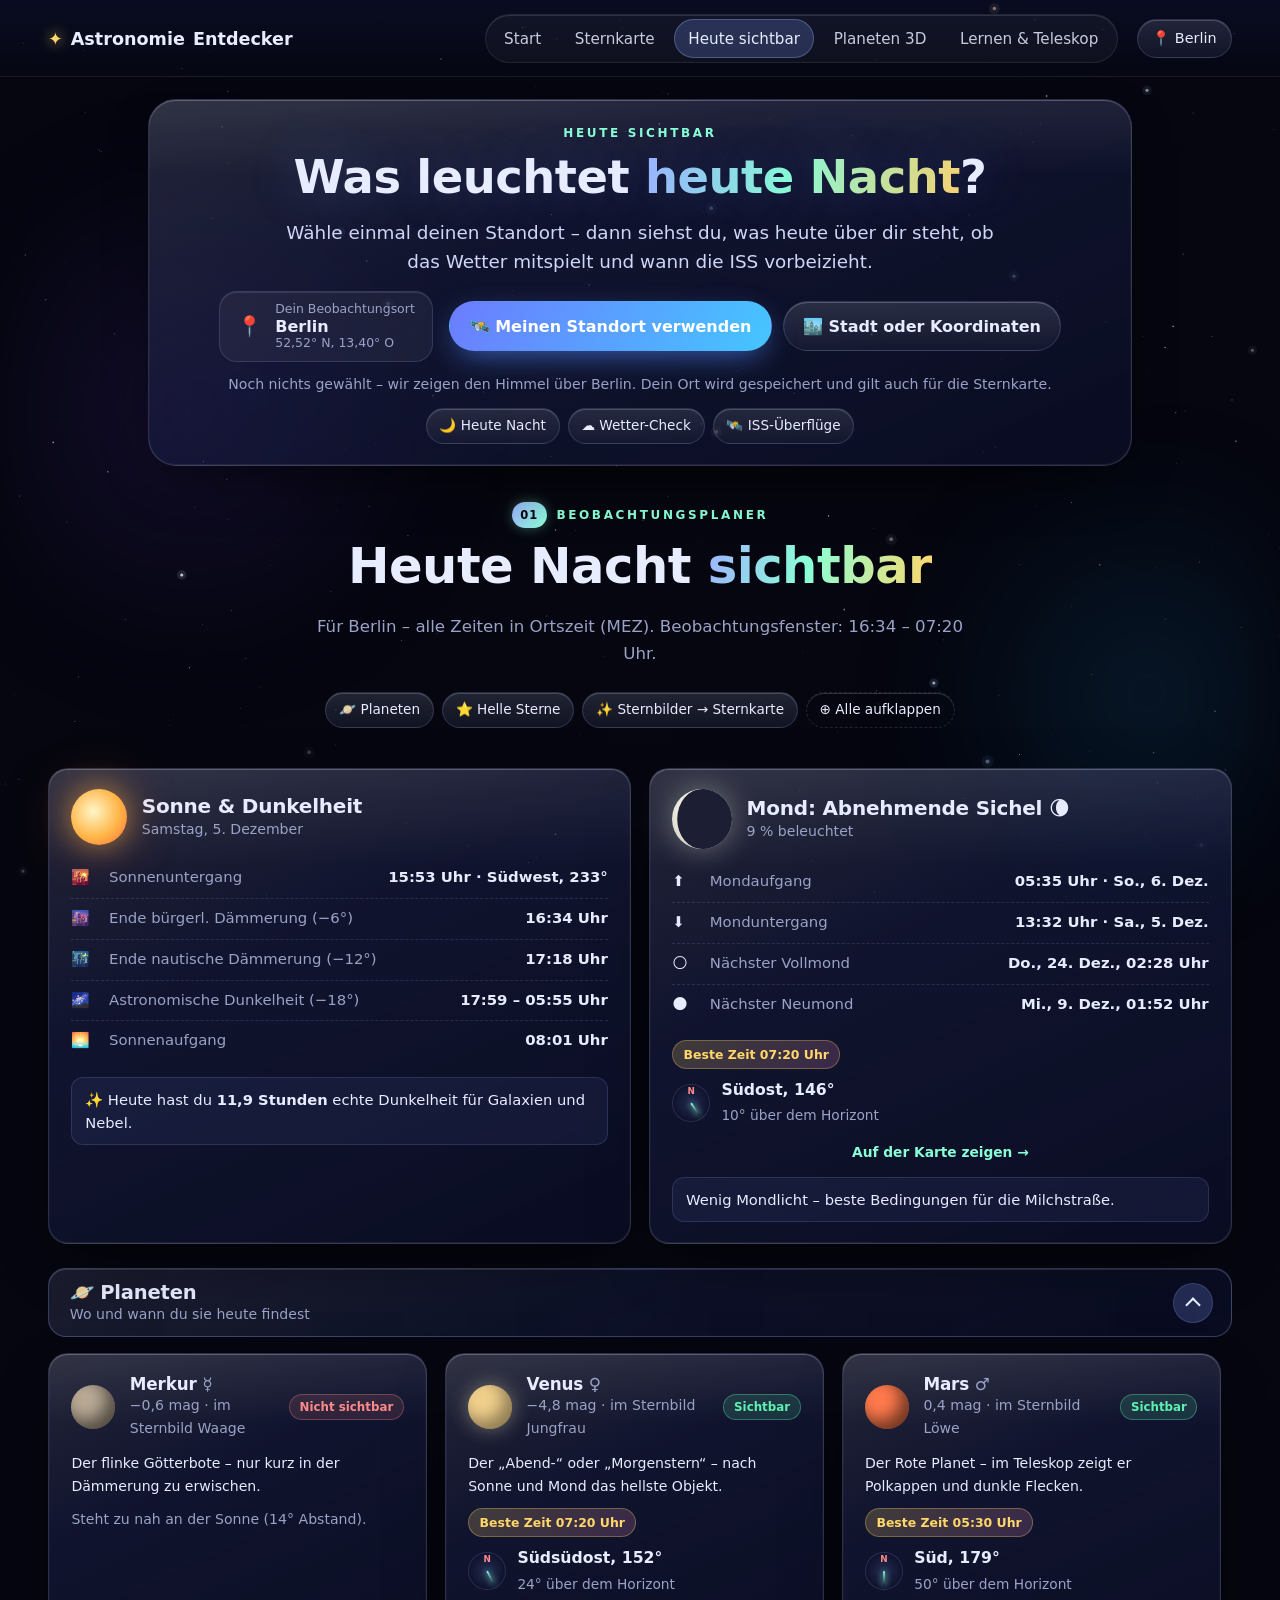
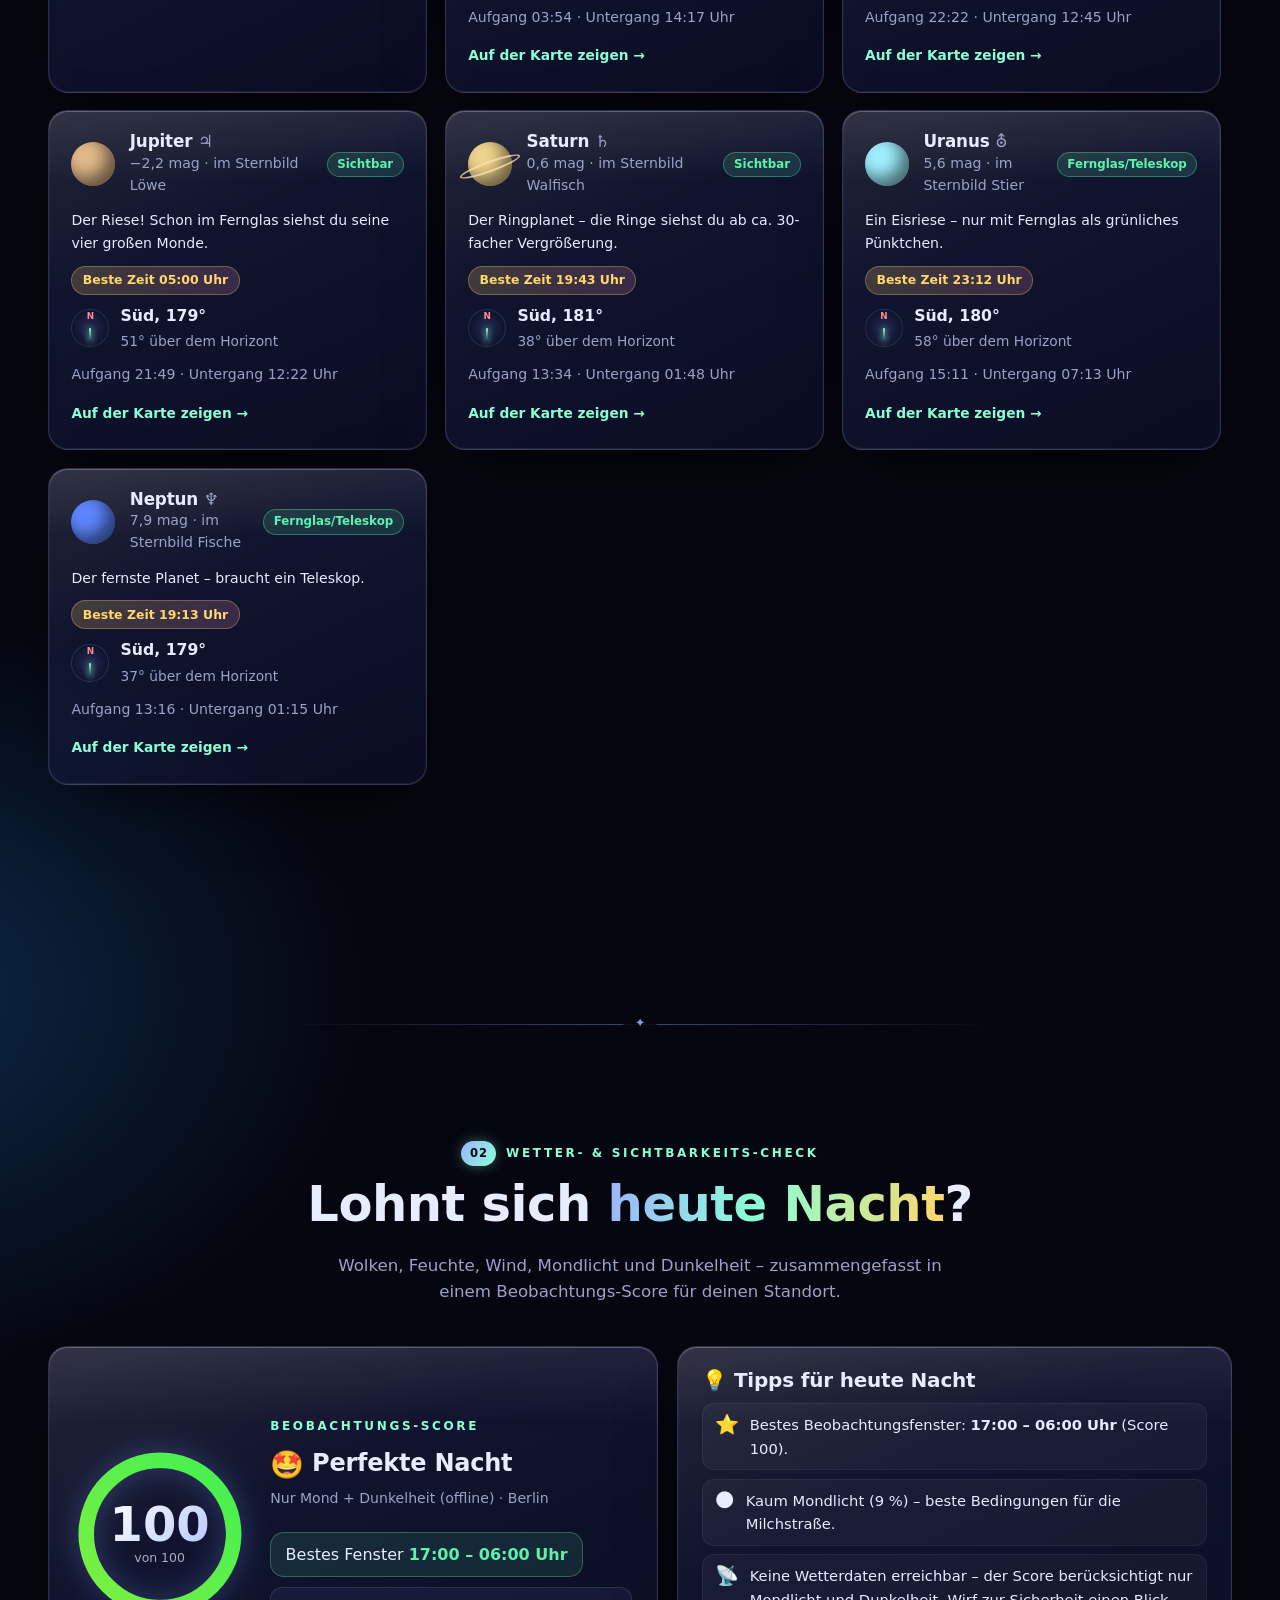
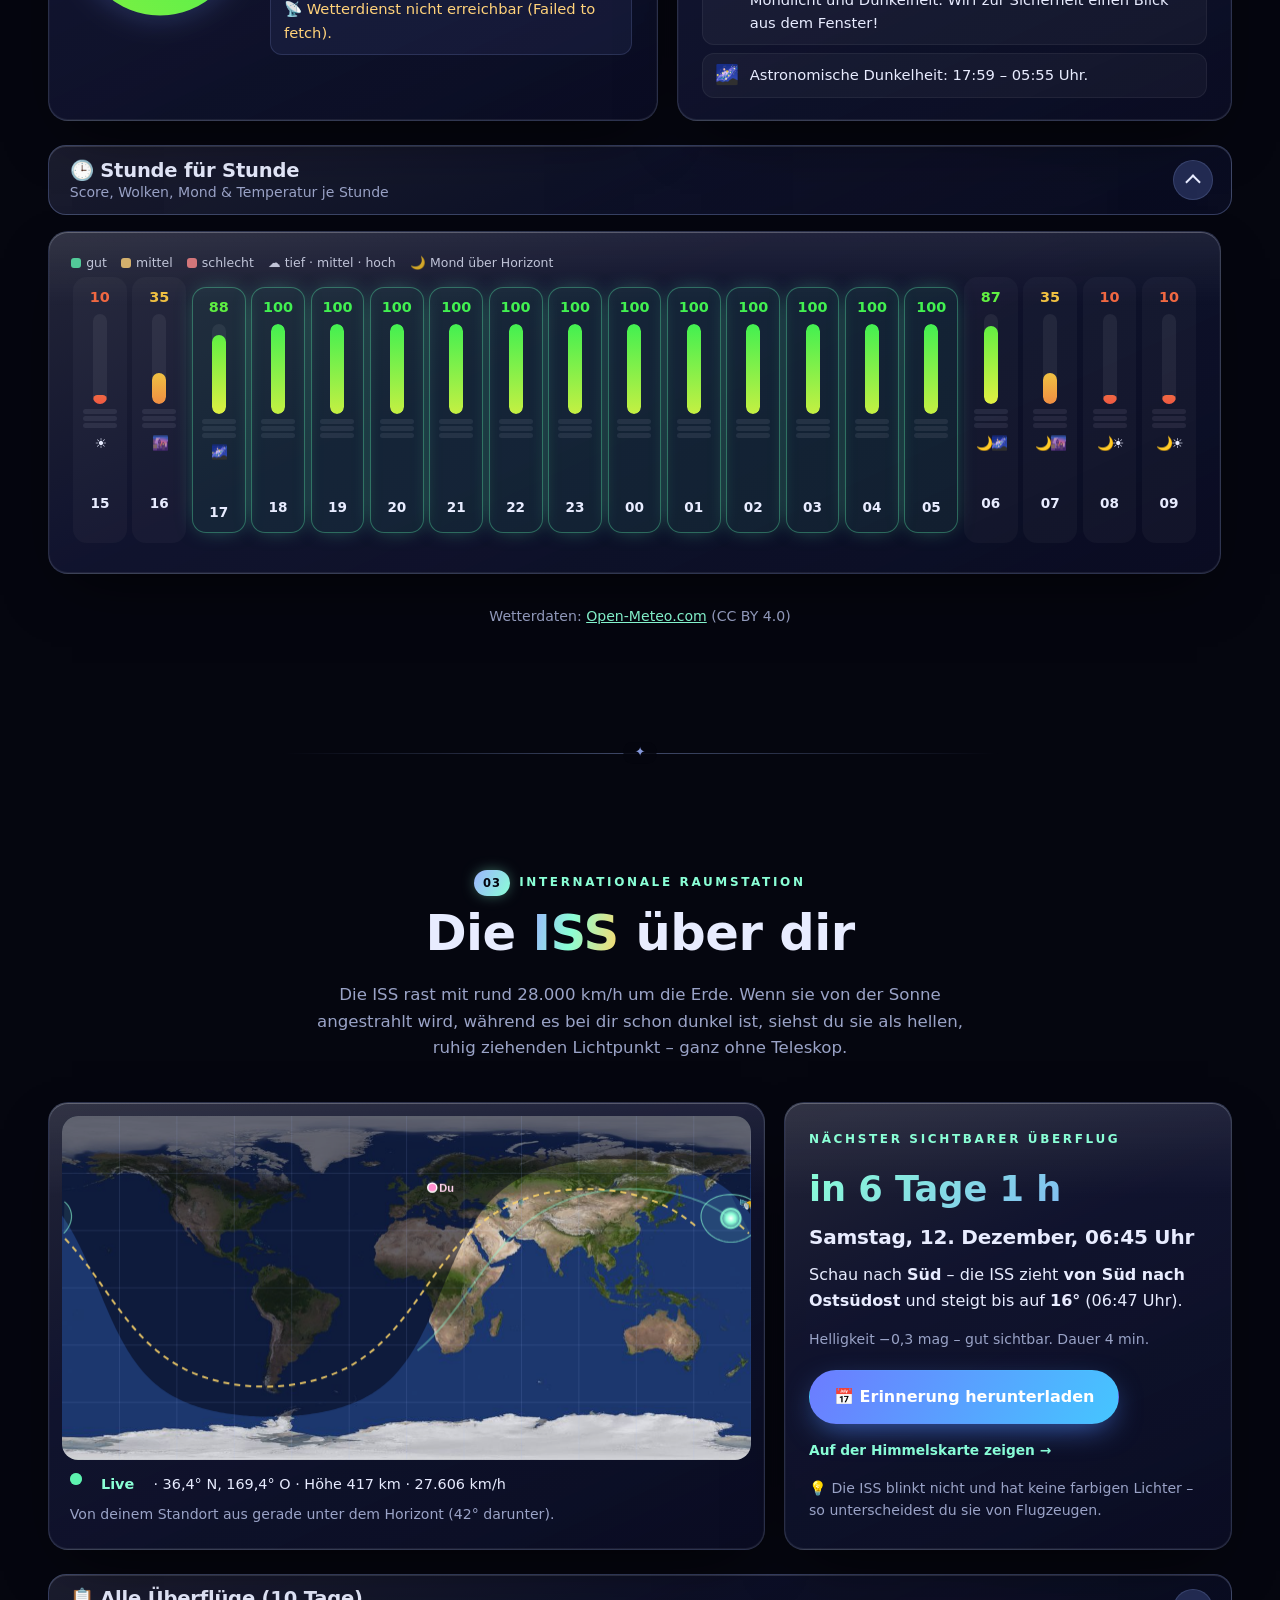
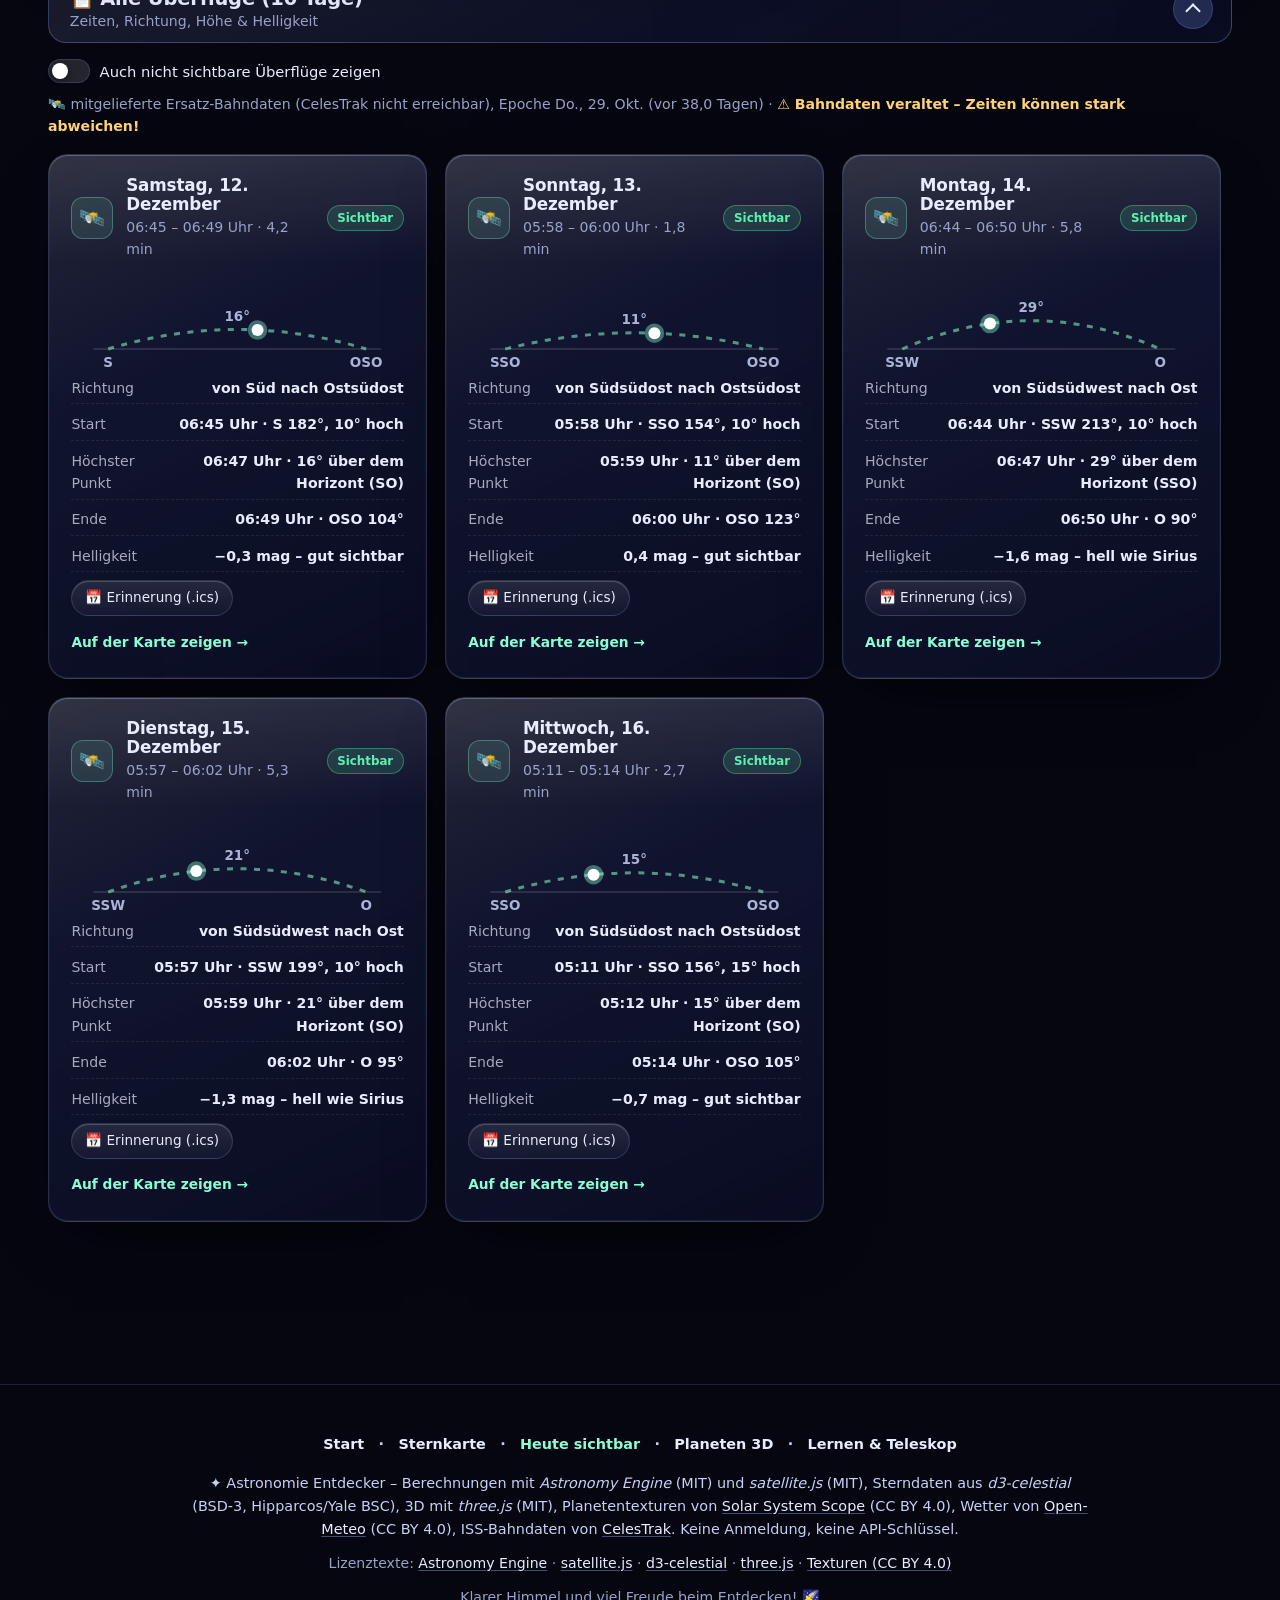
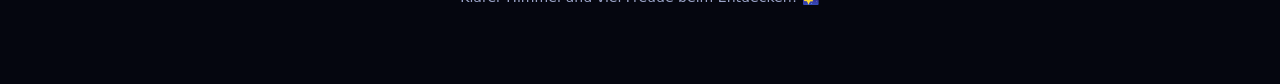
==== commit d3f2882a: "v10: Lernen als Schritt-für-Schritt-Kurs – 27 Lektionen in 3 Stufen (Einsteiger → Fortgeschritten → " ====
--- a/heute.html
+++ b/heute.html
@@ -7,7 +7,7 @@
 <meta name="description" content="Was ist heute Nacht am Himmel zu sehen? Planeten, helle Sterne, Mond, Wetter-Score und ISS-Überflüge für deinen Standort.">
 <meta name="theme-color" content="#05060f">
 <link rel="icon" href="data:image/svg+xml,%3Csvg xmlns='http://www.w3.org/2000/svg' viewBox='0 0 64 64'%3E%3Ccircle cx='32' cy='32' r='30' fill='%230b1030'/%3E%3Cpath d='M32 10l5 15h16l-13 9 5 16-13-10-13 10 5-16-13-9h16z' fill='%23ffd76a'/%3E%3C/svg%3E">
-<link rel="stylesheet" href="css/style.css?v=9">
+<link rel="stylesheet" href="css/style.css?v=10">
 </head>
 <body class="page-heute">
 <canvas id="bg-stars" aria-hidden="true"></canvas>
@@ -157,17 +157,17 @@
 <button class="to-top" id="toTop" type="button" aria-label="Nach oben" hidden>↑</button>
 <div class="toast" id="toast" role="status" aria-live="polite"></div>
 
-<script src="js/vendor/astronomy.browser.min.js?v=9"></script>
-<script src="js/vendor/satellite.min.js?v=9"></script>
-<script src="js/data/sky-data.js?v=9"></script>
-<script src="js/data/cities.js?v=9"></script>
-<script src="js/data/iss-tle.js?v=9"></script>
-<script src="js/core.js?v=9"></script>
-<script src="js/background.js?v=9"></script>
-<script src="js/tonight.js?v=9"></script>
-<script src="js/weather.js?v=9"></script>
-<script src="js/iss.js?v=9"></script>
-<script src="js/ux.js?v=9"></script>
-<script src="js/main.js?v=9"></script>
+<script src="js/vendor/astronomy.browser.min.js?v=10"></script>
+<script src="js/vendor/satellite.min.js?v=10"></script>
+<script src="js/data/sky-data.js?v=10"></script>
+<script src="js/data/cities.js?v=10"></script>
+<script src="js/data/iss-tle.js?v=10"></script>
+<script src="js/core.js?v=10"></script>
+<script src="js/background.js?v=10"></script>
+<script src="js/tonight.js?v=10"></script>
+<script src="js/weather.js?v=10"></script>
+<script src="js/iss.js?v=10"></script>
+<script src="js/ux.js?v=10"></script>
+<script src="js/main.js?v=10"></script>
 </body>
 </html>
--- a/css/style.css
+++ b/css/style.css
@@ -1268,3 +1268,122 @@
 .af-stars circle{animation:none}
 .tw{animation:obTw 3.2s ease-in-out infinite}.tw2{animation-delay:-1.1s}.tw3{animation-delay:-2.2s;animation-duration:2.6s}
 @media (prefers-reduced-motion:reduce){.tw{animation:none}}
+
+/* ============ v10: Lernkurs – Schritt für Schritt ============ */
+.course{padding-top:1.5rem;--lvc:var(--acc)}
+.lv1{--lvc:var(--ok)}.lv2{--lvc:var(--acc)}.lv3{--lvc:var(--gold)}
+.course-bar.glass{position:sticky;top:58px;z-index:20;padding:.75rem 1rem .8rem;margin-bottom:1.4rem;background:linear-gradient(160deg,rgba(30,36,92,.94),rgba(10,12,34,.96))}
+.cb-top{display:flex;align-items:center;gap:.8rem}
+.cb-text{flex:1;min-width:0;display:flex;flex-direction:column;line-height:1.25}
+.cb-text b{font-size:1rem}
+.cb-text span{white-space:nowrap;overflow:hidden;text-overflow:ellipsis}
+.cb-pct{font-weight:800;font-size:1.25rem;color:var(--acc2);font-variant-numeric:tabular-nums}
+.cb-home{min-height:40px}
+.cb-bar{height:10px;border-radius:99px;background:rgba(255,255,255,.08);overflow:hidden;margin:.6rem 0 .5rem}
+.cb-bar.small-bar{height:6px;margin:.5rem 0 .8rem}
+.cb-fill{display:block;height:100%;width:0;border-radius:inherit;background:linear-gradient(90deg,var(--ok),var(--acc),var(--gold));transition:width .6s cubic-bezier(.2,.8,.2,1)}
+.co-level .cb-fill{background:var(--lvc)}
+.cb-levels{display:grid;grid-template-columns:repeat(3,1fr);gap:.5rem}
+.cb-lv{display:grid;grid-template-columns:1fr auto;align-items:center;gap:.15rem .5rem;padding:.35rem .6rem;border-radius:12px;border:1px solid var(--glass-b);background:rgba(255,255,255,.03);color:var(--ink);text-decoration:none;font-size:.82rem}
+.cb-lv.current{border-color:var(--lvc);background:rgba(255,255,255,.07)}
+.cb-lv.complete .cb-lv-p{color:var(--lvc)}
+.cb-lv-p{font-weight:700;font-variant-numeric:tabular-nums}
+.cb-mini{grid-column:1/-1;height:4px;border-radius:9px;background:rgba(255,255,255,.08);overflow:hidden}
+.cb-mini span{display:block;height:100%;width:0;background:var(--lvc);transition:width .6s}
+/* Übersicht */
+.course.js .lesson{display:none}
+.course.js .lesson.active{display:block;animation:lessonIn .35s ease-out}
+@keyframes lessonIn{from{opacity:0;transform:translateY(10px)}}
+.course.in-lesson .course-overview{display:none}
+.co-intro{display:flex;flex-wrap:wrap;gap:1rem 2rem;align-items:center;justify-content:space-between;padding:1.2rem 1.4rem;margin-bottom:1.4rem}
+.co-intro>div:first-child{flex:1 1 380px}
+.co-intro p{margin:0}
+.co-intro .eyebrow{margin-bottom:.4rem}
+.co-cta{display:flex;flex-wrap:wrap;gap:.6rem}
+.co-all{font-weight:700;color:var(--gold)}
+.co-levels{display:grid;grid-template-columns:repeat(3,minmax(0,1fr));gap:1.2rem;align-items:start}
+.co-level{padding:1.3rem 1.2rem 1rem;border-top:3px solid var(--lvc);scroll-margin-top:200px}
+.co-level.complete{box-shadow:var(--shadow),0 0 0 1px var(--lvc)}
+.co-lv-head{display:flex;align-items:center;gap:.8rem}
+.co-lv-head h3{margin:0;font-size:1.25rem}
+.co-lv-head .eyebrow{margin:0;color:var(--lvc)}
+.co-lv-ic{font-size:1.9rem}
+.co-lv-pct{margin-left:auto;font-weight:800;color:var(--lvc);font-variant-numeric:tabular-nums}
+.co-lv-meta{margin:.2rem 0 0;color:var(--muted)}
+.co-list{list-style:none;margin:0;padding:0;display:flex;flex-direction:column;gap:.3rem}
+.co-list a{display:flex;align-items:center;gap:.65rem;padding:.55rem .6rem;border-radius:12px;color:var(--ink);text-decoration:none;min-height:44px;transition:background .15s}
+.co-list a:hover{background:rgba(255,255,255,.07)}
+.co-num{flex:0 0 1.9rem;height:1.9rem;border-radius:50%;display:grid;place-items:center;font-size:.8rem;font-weight:700;border:1px solid var(--glass-b);background:rgba(255,255,255,.04)}
+.co-list li.done .co-num{background:var(--lvc);color:#08102a;border-color:transparent}
+.co-list li.done .co-t{color:var(--muted)}
+.co-list li.next a{background:rgba(255,255,255,.06);box-shadow:inset 3px 0 0 var(--lvc)}
+.co-t{flex:1;min-width:0;font-size:.93rem;line-height:1.3}
+.co-min{font-size:.75rem;color:var(--muted);white-space:nowrap}
+.small-btn{padding:.55rem 1.1rem;font-size:.9rem}
+.center-note{text-align:center;margin-top:1.4rem}
+/* Lektion */
+.lesson-head{max-width:860px;margin:0 auto 1.6rem;text-align:center}
+.lesson-head .eyebrow{display:flex;flex-wrap:wrap;justify-content:center;gap:.4rem .8rem;align-items:center;letter-spacing:.12em}
+.lv-badge{color:var(--lvc);border:1px solid var(--lvc);border-radius:99px;padding:.15rem .7rem;background:rgba(255,255,255,.04)}
+.ls-meta{color:var(--muted)}
+.lesson-head h2{font-size:clamp(1.5rem,3.4vw,2.3rem);margin:.2rem 0 .5rem;line-height:1.2}
+.lesson-intro{margin:0 auto;max-width:720px}
+.lesson-body>*+*{margin-top:1.4rem}
+.lesson-sub{margin:2rem 0 .8rem;font-size:1.2rem}
+.lesson-note{padding:1.3rem 1.4rem;max-width:900px;margin-left:auto;margin-right:auto}
+.lesson-points{display:flex;flex-direction:column;gap:.9rem}
+.lesson-points>div{display:flex;gap:.8rem;align-items:flex-start}
+.lesson-points>div>span{font-size:1.4rem;line-height:1.3;flex:0 0 auto}
+.lesson-points p{margin:0}
+.lesson-points.lp-grid{display:grid;grid-template-columns:repeat(2,minmax(0,1fr));gap:.9rem 1.4rem}
+.lesson-check{max-width:900px;margin-left:auto;margin-right:auto;padding:1.1rem 1.3rem}
+.lesson-check .eyebrow{margin-bottom:.3rem}
+.lesson-check .quiz-q{margin:.1rem 0 .7rem;font-weight:600}
+.lc-opts{display:flex;flex-wrap:wrap;gap:.5rem}
+.lc-opts .quiz-opt{flex:1 1 180px;min-height:44px}
+.lc-msg{margin:.6rem 0 0;min-height:1.2em;font-size:.92rem}
+.lesson-check.solved{box-shadow:var(--shadow),0 0 0 1px var(--ok)}
+.lesson-nav.glass{position:sticky;bottom:1rem;z-index:20;display:flex;align-items:center;justify-content:space-between;gap:.6rem;padding:.6rem;margin:2rem auto 0;max-width:900px;background:linear-gradient(160deg,rgba(30,36,92,.94),rgba(10,12,34,.96))}
+.lesson-nav[hidden]{display:none}
+.lesson-nav .btn{min-height:46px}
+.lesson-nav .btn:disabled{opacity:.35;cursor:default}
+.ln-done{min-height:46px}
+.ln-done.on{border-color:var(--ok);color:var(--ok);background:rgba(93,242,176,.1)}
+/* NELM/SQM-Tabelle */
+.bortle-table{display:flex;flex-direction:column;font-size:.9rem}
+.bt-row{display:grid;grid-template-columns:3.5rem minmax(0,1fr) 5.5rem 6.5rem;gap:.6rem;align-items:center;padding:.45rem .8rem;border-bottom:1px solid var(--line)}
+.bt-head{font-weight:700;color:var(--acc2);font-size:.78rem;text-transform:uppercase;letter-spacing:.08em}
+.bt-k{display:inline-grid;place-items:center;width:1.8rem;height:1.8rem;border-radius:50%;border:1px solid var(--glass-b);color:#fff}
+/* Feier */
+.lv-celebrate{position:fixed;left:50%;top:50%;z-index:200;width:min(360px,calc(100vw - 2rem));padding:1.6rem 1.4rem 1.3rem;text-align:center;transform:translate(-50%,-40%) scale(.9);opacity:0;transition:opacity .35s,transform .45s cubic-bezier(.2,1.4,.4,1);background:linear-gradient(160deg,rgba(36,44,110,.97),rgba(10,12,34,.98));border:1px solid var(--lvc);pointer-events:none}
+.lv-celebrate.in{opacity:1;transform:translate(-50%,-50%) scale(1);pointer-events:auto}
+.lv-celebrate h3{margin:.1rem 0 .3rem;color:var(--lvc)}
+.lv-celebrate .eyebrow{margin:.3rem 0 0}
+.lvc-ic{font-size:3rem;animation:lvcPop 1.2s ease-in-out infinite alternate}
+@keyframes lvcPop{to{transform:scale(1.15) rotate(-6deg)}}
+@media (prefers-reduced-motion:reduce){.lvc-ic,.course.js .lesson.active{animation:none}.lv-celebrate{transition:opacity .2s}}
+@media (max-width:960px){.co-levels{grid-template-columns:1fr}}
+@media (max-width:720px){
+  .course{padding-top:.8rem}
+  .course-bar.glass{top:52px;padding:.5rem .7rem .55rem;margin-left:-.25rem;margin-right:-.25rem;border-radius:14px}
+  .cb-home span{display:none}
+  .cb-text b{font-size:.9rem}
+  .cb-text span{font-size:.75rem}
+  .cb-pct{font-size:1.05rem}
+  .cb-bar{height:7px;margin:.4rem 0 .35rem}
+  .cb-levels{gap:.3rem}
+  .cb-lv{font-size:.7rem;padding:.2rem .4rem;gap:.1rem .3rem}
+  .cb-lv-name{display:none}
+  .lesson-head{margin-bottom:1.1rem}
+  .lesson-note,.lesson-check{padding:1rem}
+  .lesson-points.lp-grid{grid-template-columns:1fr}
+  .html-lesson-pad{padding-bottom:5rem}
+  .lesson-nav.glass{position:fixed;left:.5rem;right:.5rem;bottom:calc(.5rem + env(safe-area-inset-bottom));margin:0;padding:.45rem;border-radius:16px;gap:.4rem}
+  .lesson-nav .btn{flex:1 1 0;padding:.6rem .5rem;justify-content:center}
+  .ln-done{flex:0 0 auto;font-size:.78rem;padding:.4rem .6rem;max-width:8.5rem;white-space:normal;line-height:1.15}
+  .ae-in-lesson body{padding-bottom:5.2rem}
+  .ae-in-lesson .to-top{bottom:5.6rem}
+  .bt-row{grid-template-columns:2.4rem minmax(0,1fr) 4.4rem 5rem;gap:.35rem;padding:.4rem .4rem;font-size:.78rem}
+  .co-intro{padding:1rem}
+  .co-cta .btn{flex:1 1 100%;text-align:center;justify-content:center}
+}
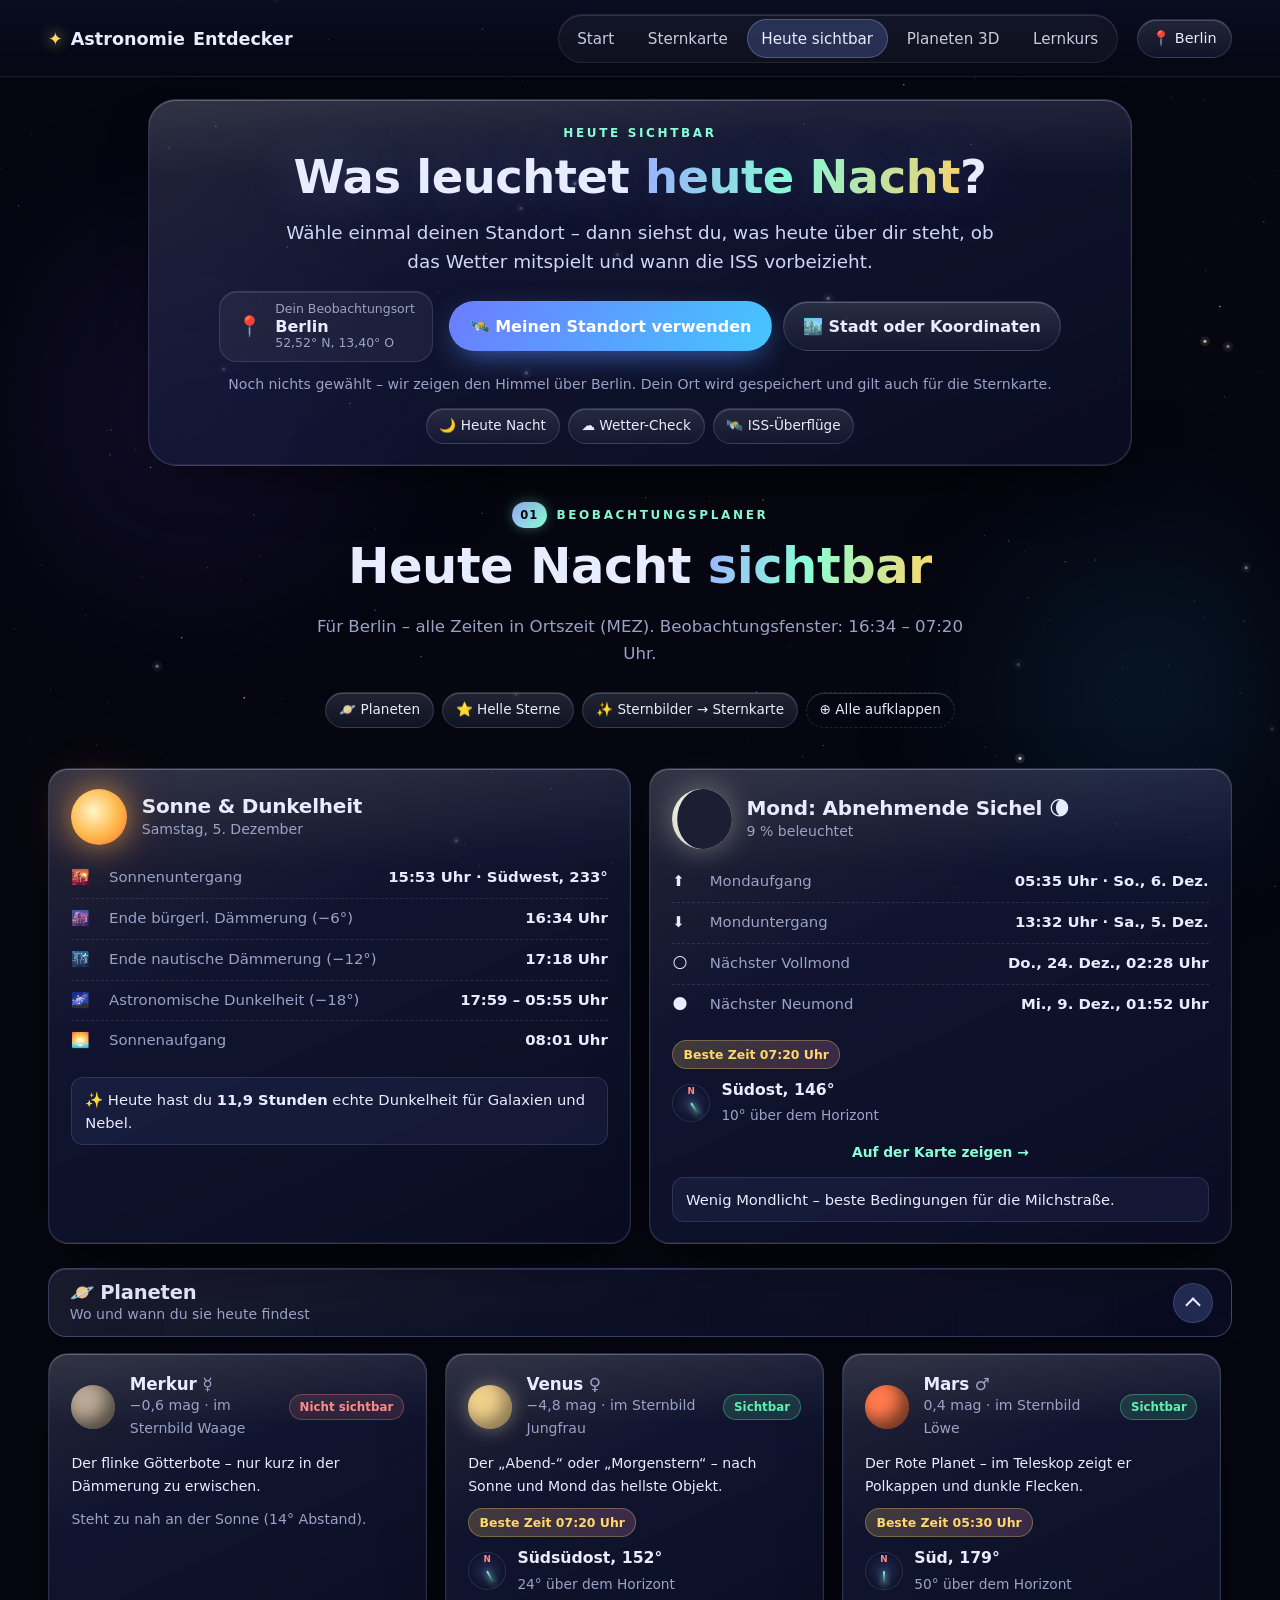
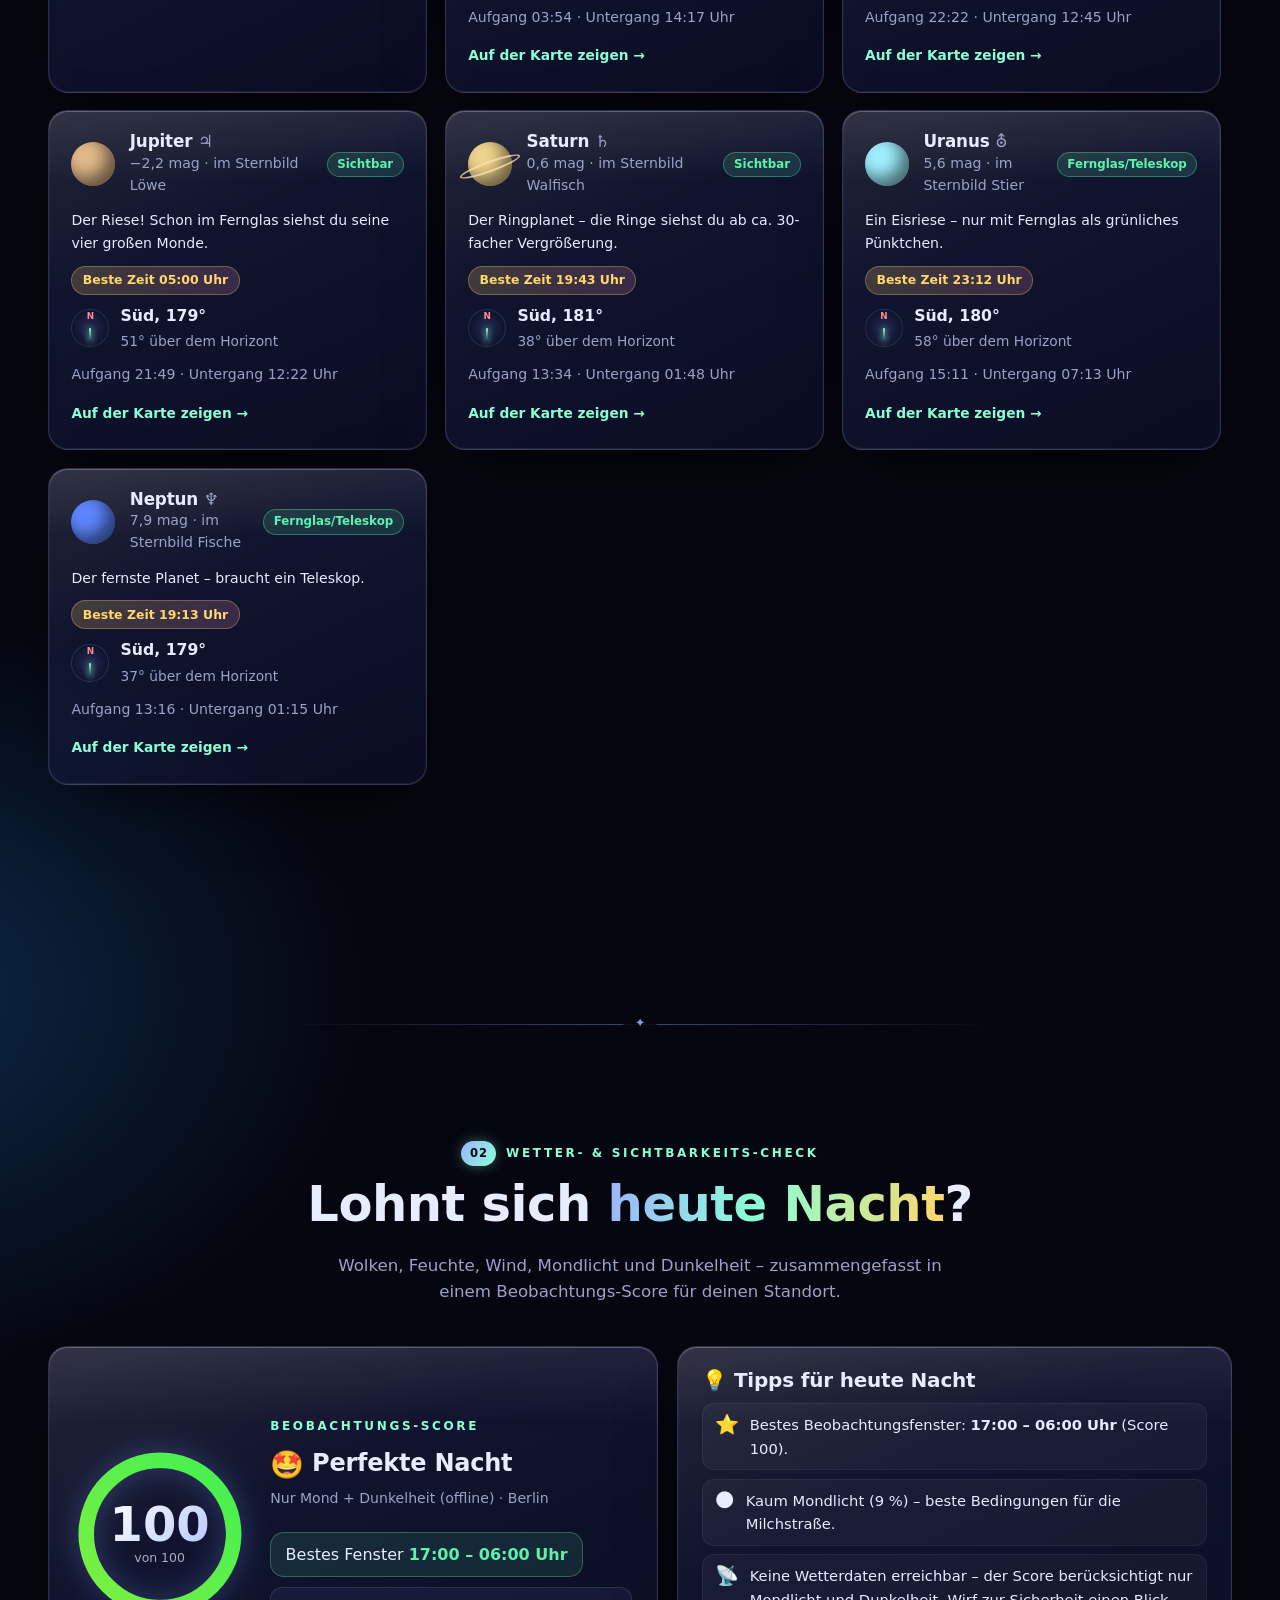
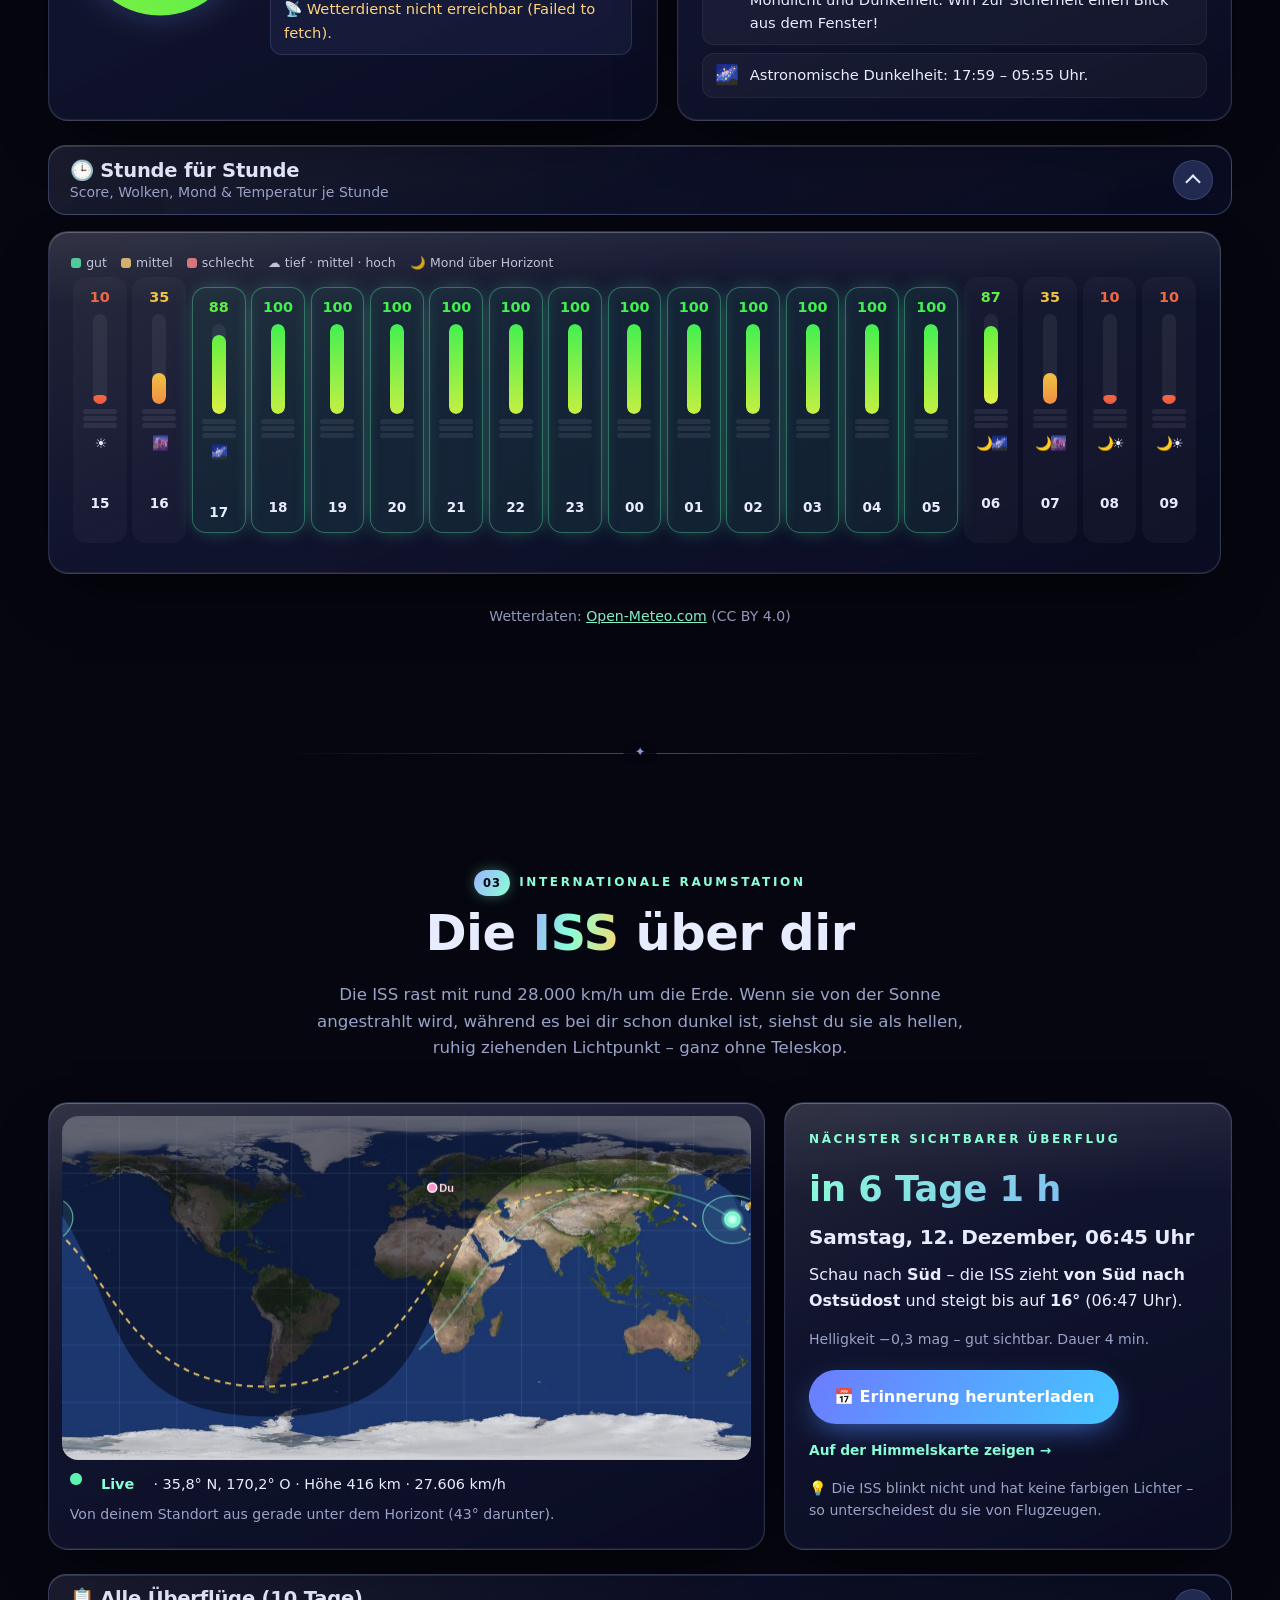
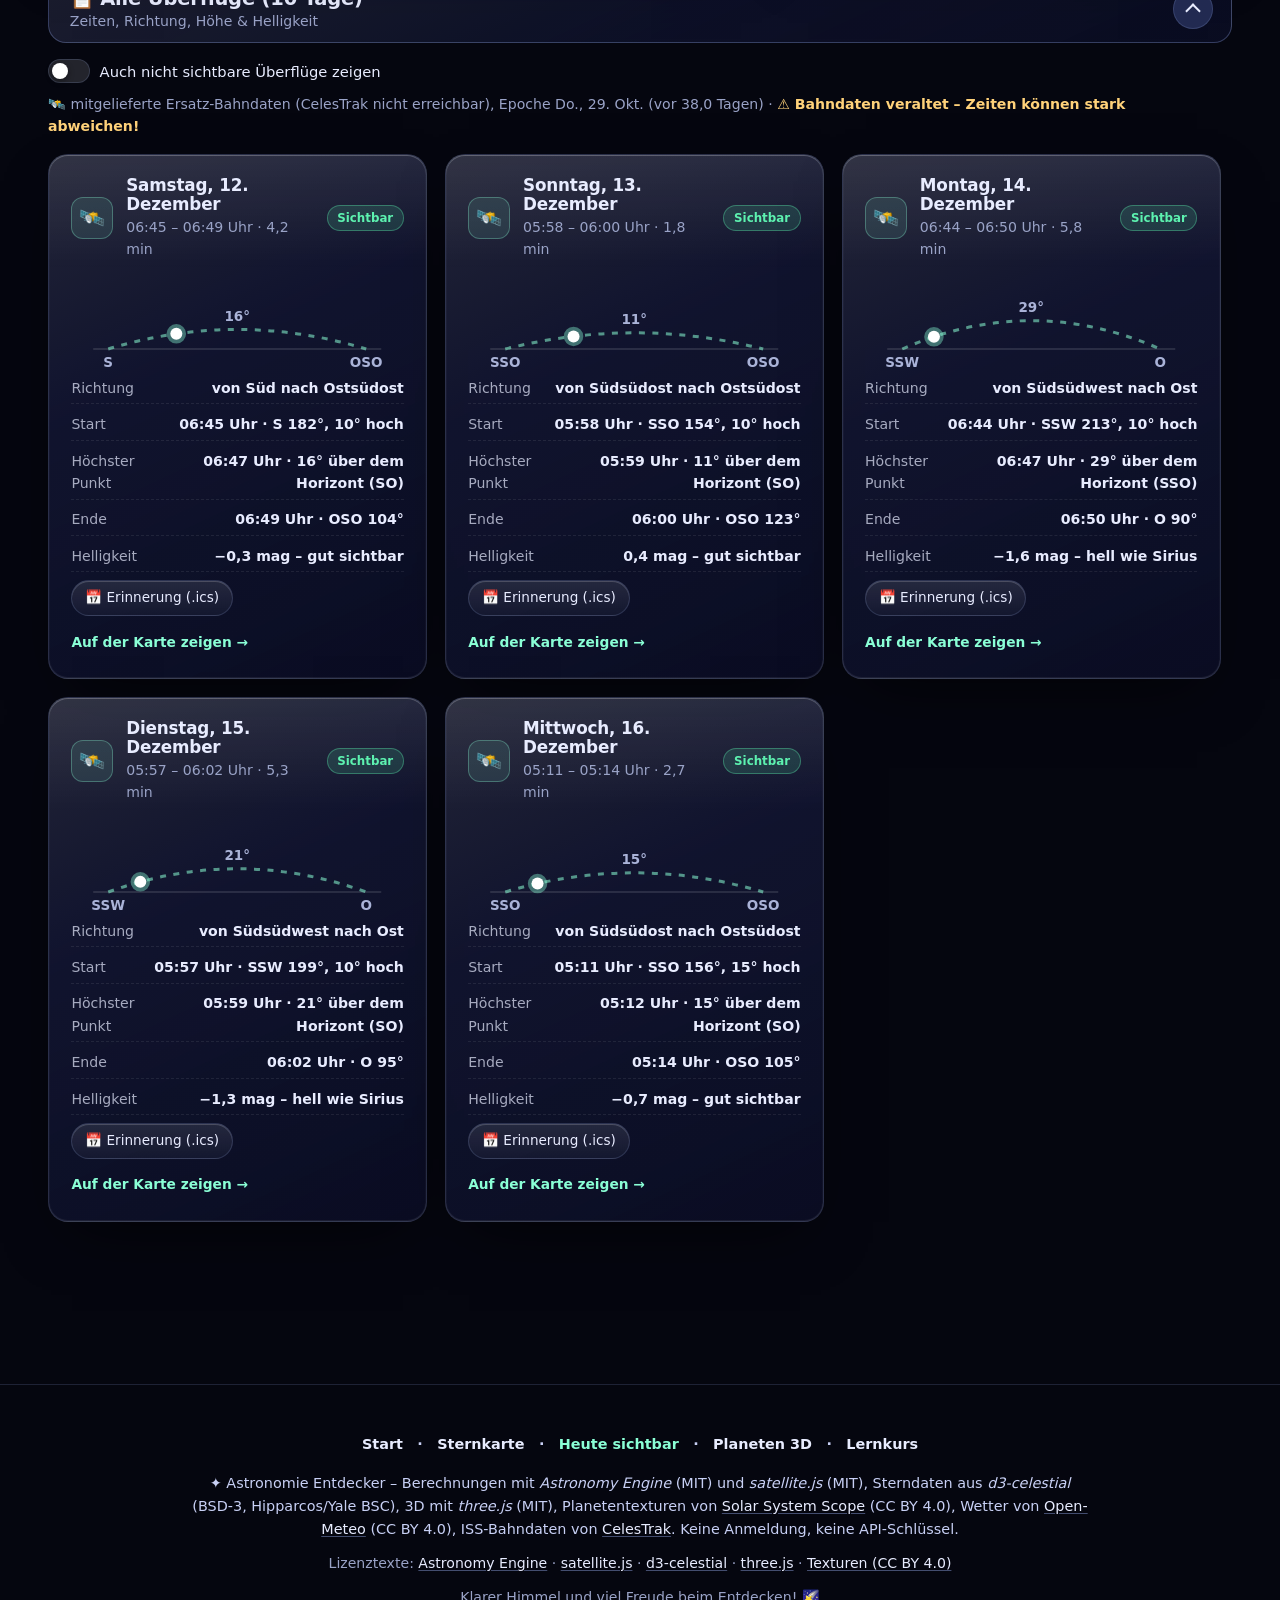
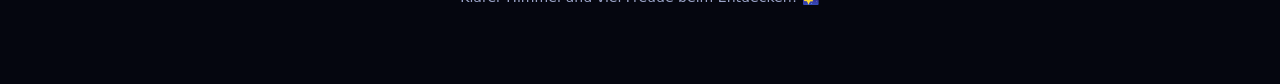
==== commit 57bae5b5: "Navigation: 'Lernen & Teleskop' heißt jetzt 'Lernkurs' (v11)" ====
--- a/heute.html
+++ b/heute.html
@@ -7,7 +7,7 @@
 <meta name="description" content="Was ist heute Nacht am Himmel zu sehen? Planeten, helle Sterne, Mond, Wetter-Score und ISS-Überflüge für deinen Standort.">
 <meta name="theme-color" content="#05060f">
 <link rel="icon" href="data:image/svg+xml,%3Csvg xmlns='http://www.w3.org/2000/svg' viewBox='0 0 64 64'%3E%3Ccircle cx='32' cy='32' r='30' fill='%230b1030'/%3E%3Cpath d='M32 10l5 15h16l-13 9 5 16-13-10-13 10 5-16-13-9h16z' fill='%23ffd76a'/%3E%3C/svg%3E">
-<link rel="stylesheet" href="css/style.css?v=10">
+<link rel="stylesheet" href="css/style.css?v=11">
 </head>
 <body class="page-heute">
 <canvas id="bg-stars" aria-hidden="true"></canvas>
@@ -21,7 +21,7 @@
     <a href="sternkarte.html"><span class="nl-ic" aria-hidden="true">🗺️</span>Sternkarte</a>
     <a href="heute.html" class="active" aria-current="page"><span class="nl-ic" aria-hidden="true">🌙</span>Heute sichtbar</a>
     <a href="planeten.html"><span class="nl-ic" aria-hidden="true">🪐</span>Planeten 3D</a>
-    <a href="lernen.html"><span class="nl-ic" aria-hidden="true">🧭</span>Lernen &amp; Teleskop</a>
+    <a href="lernen.html"><span class="nl-ic" aria-hidden="true">🧭</span>Lernkurs</a>
   </nav>
   <button class="loc-chip" id="locChip" title="Standort ändern (gilt für alle Seiten)">📍 <span id="locChipText">Standort wählen</span></button>
   <span class="nav-progress" id="navProgress" aria-hidden="true"></span>
@@ -126,7 +126,7 @@
 </main>
 
 <footer class="footer">
-  <nav class="foot-nav" aria-label="Seiten"><a href="index.html">Start</a> · <a href="sternkarte.html">Sternkarte</a> · <a href="heute.html" aria-current="page">Heute sichtbar</a> · <a href="planeten.html">Planeten 3D</a> · <a href="lernen.html">Lernen &amp; Teleskop</a></nav>
+  <nav class="foot-nav" aria-label="Seiten"><a href="index.html">Start</a> · <a href="sternkarte.html">Sternkarte</a> · <a href="heute.html" aria-current="page">Heute sichtbar</a> · <a href="planeten.html">Planeten 3D</a> · <a href="lernen.html">Lernkurs</a></nav>
   <p>✦ Astronomie Entdecker – Berechnungen mit <em>Astronomy Engine</em> (MIT) und <em>satellite.js</em> (MIT), Sterndaten aus <em>d3-celestial</em> (BSD-3, Hipparcos/Yale BSC), 3D mit <em>three.js</em> (MIT), Planetentexturen von <a href="https://www.solarsystemscope.com/textures/" target="_blank" rel="noopener">Solar System Scope</a> (CC BY 4.0), Wetter von <a href="https://open-meteo.com/" target="_blank" rel="noopener">Open-Meteo</a> (CC BY 4.0), ISS-Bahndaten von <a href="https://celestrak.org/" target="_blank" rel="noopener">CelesTrak</a>. Keine Anmeldung, keine API-Schlüssel.</p>
   <p class="muted small foot-lic">Lizenztexte: <a href="licenses/astronomy-engine-LICENSE.txt">Astronomy Engine</a> · <a href="licenses/satellite.js-LICENSE.txt">satellite.js</a> · <a href="licenses/d3-celestial-LICENSE.txt">d3-celestial</a> · <a href="licenses/three-LICENSE.txt">three.js</a> · <a href="licenses/textures-CC-BY-4.0.txt">Texturen (CC BY 4.0)</a></p>
   <p class="muted small">Klarer Himmel und viel Freude beim Entdecken! 🌠</p>
@@ -157,17 +157,17 @@
 <button class="to-top" id="toTop" type="button" aria-label="Nach oben" hidden>↑</button>
 <div class="toast" id="toast" role="status" aria-live="polite"></div>
 
-<script src="js/vendor/astronomy.browser.min.js?v=10"></script>
-<script src="js/vendor/satellite.min.js?v=10"></script>
-<script src="js/data/sky-data.js?v=10"></script>
-<script src="js/data/cities.js?v=10"></script>
-<script src="js/data/iss-tle.js?v=10"></script>
-<script src="js/core.js?v=10"></script>
-<script src="js/background.js?v=10"></script>
-<script src="js/tonight.js?v=10"></script>
-<script src="js/weather.js?v=10"></script>
-<script src="js/iss.js?v=10"></script>
-<script src="js/ux.js?v=10"></script>
-<script src="js/main.js?v=10"></script>
+<script src="js/vendor/astronomy.browser.min.js?v=11"></script>
+<script src="js/vendor/satellite.min.js?v=11"></script>
+<script src="js/data/sky-data.js?v=11"></script>
+<script src="js/data/cities.js?v=11"></script>
+<script src="js/data/iss-tle.js?v=11"></script>
+<script src="js/core.js?v=11"></script>
+<script src="js/background.js?v=11"></script>
+<script src="js/tonight.js?v=11"></script>
+<script src="js/weather.js?v=11"></script>
+<script src="js/iss.js?v=11"></script>
+<script src="js/ux.js?v=11"></script>
+<script src="js/main.js?v=11"></script>
 </body>
 </html>
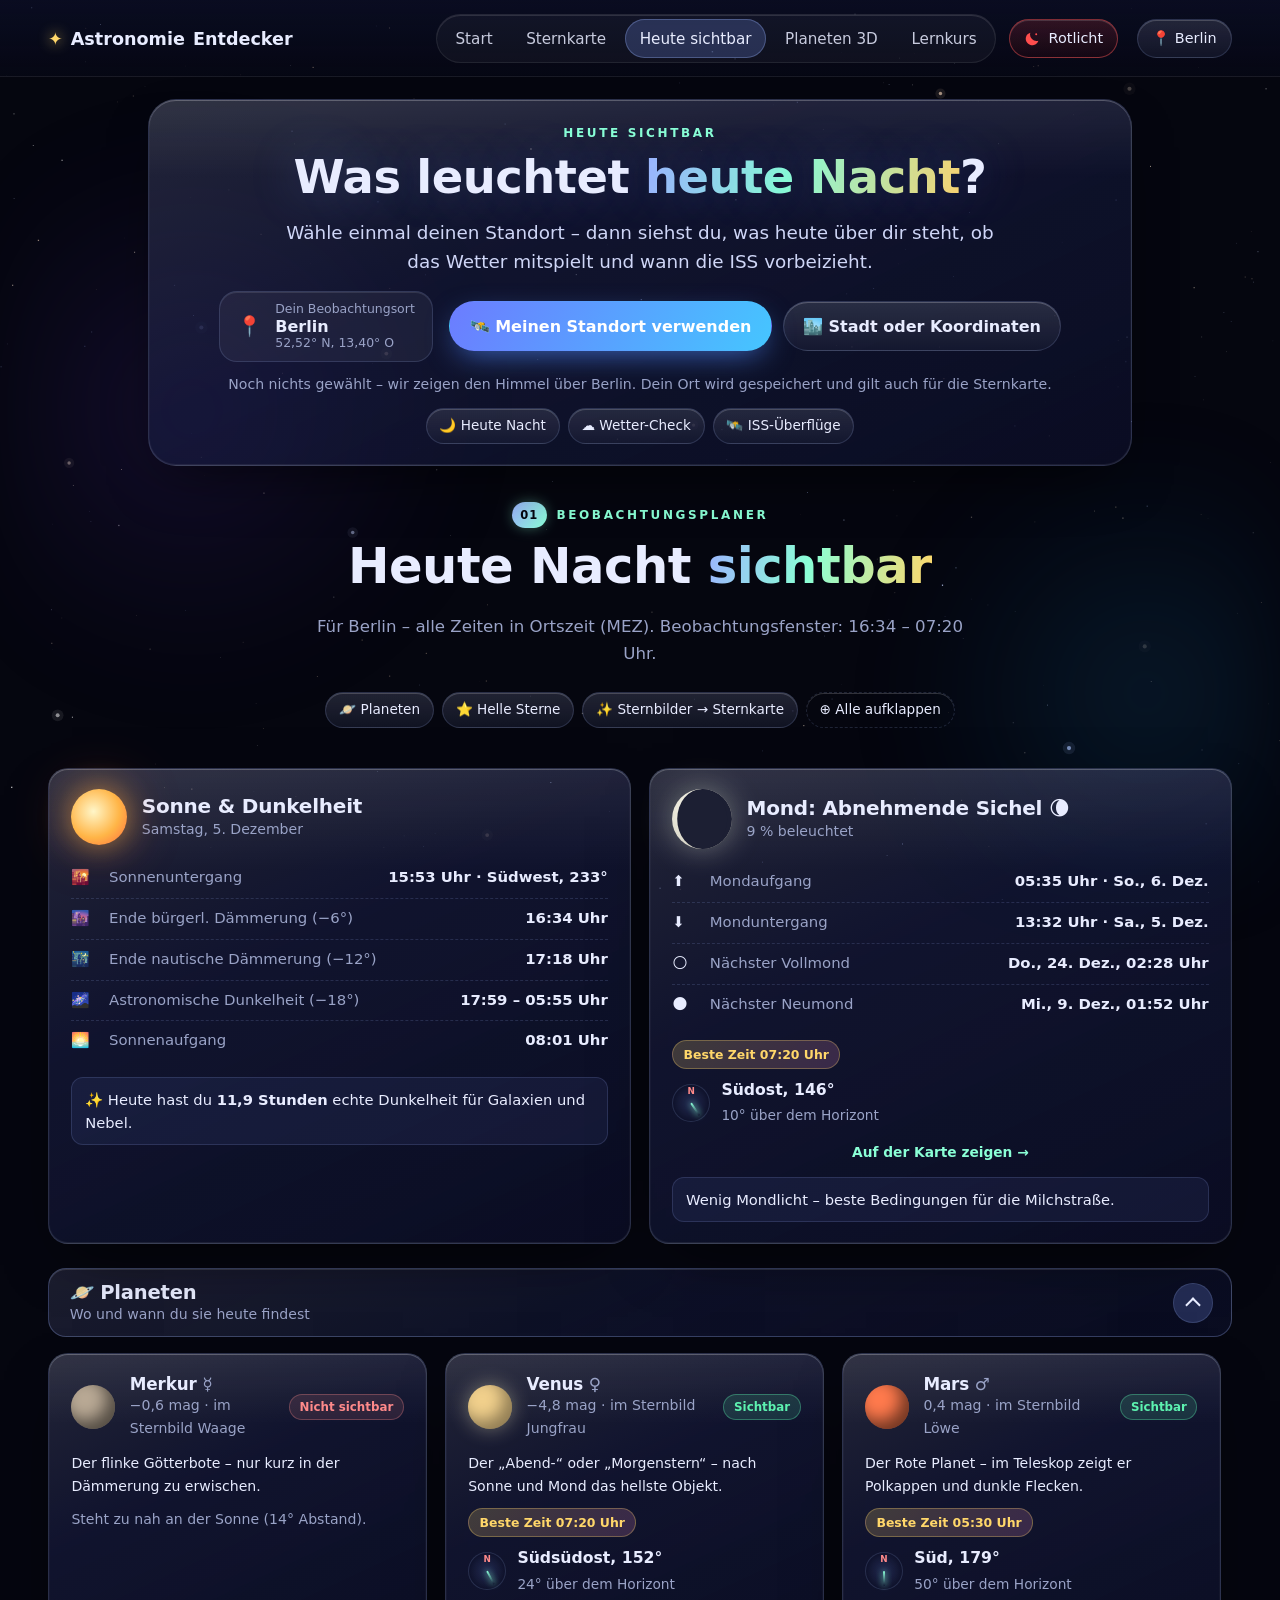
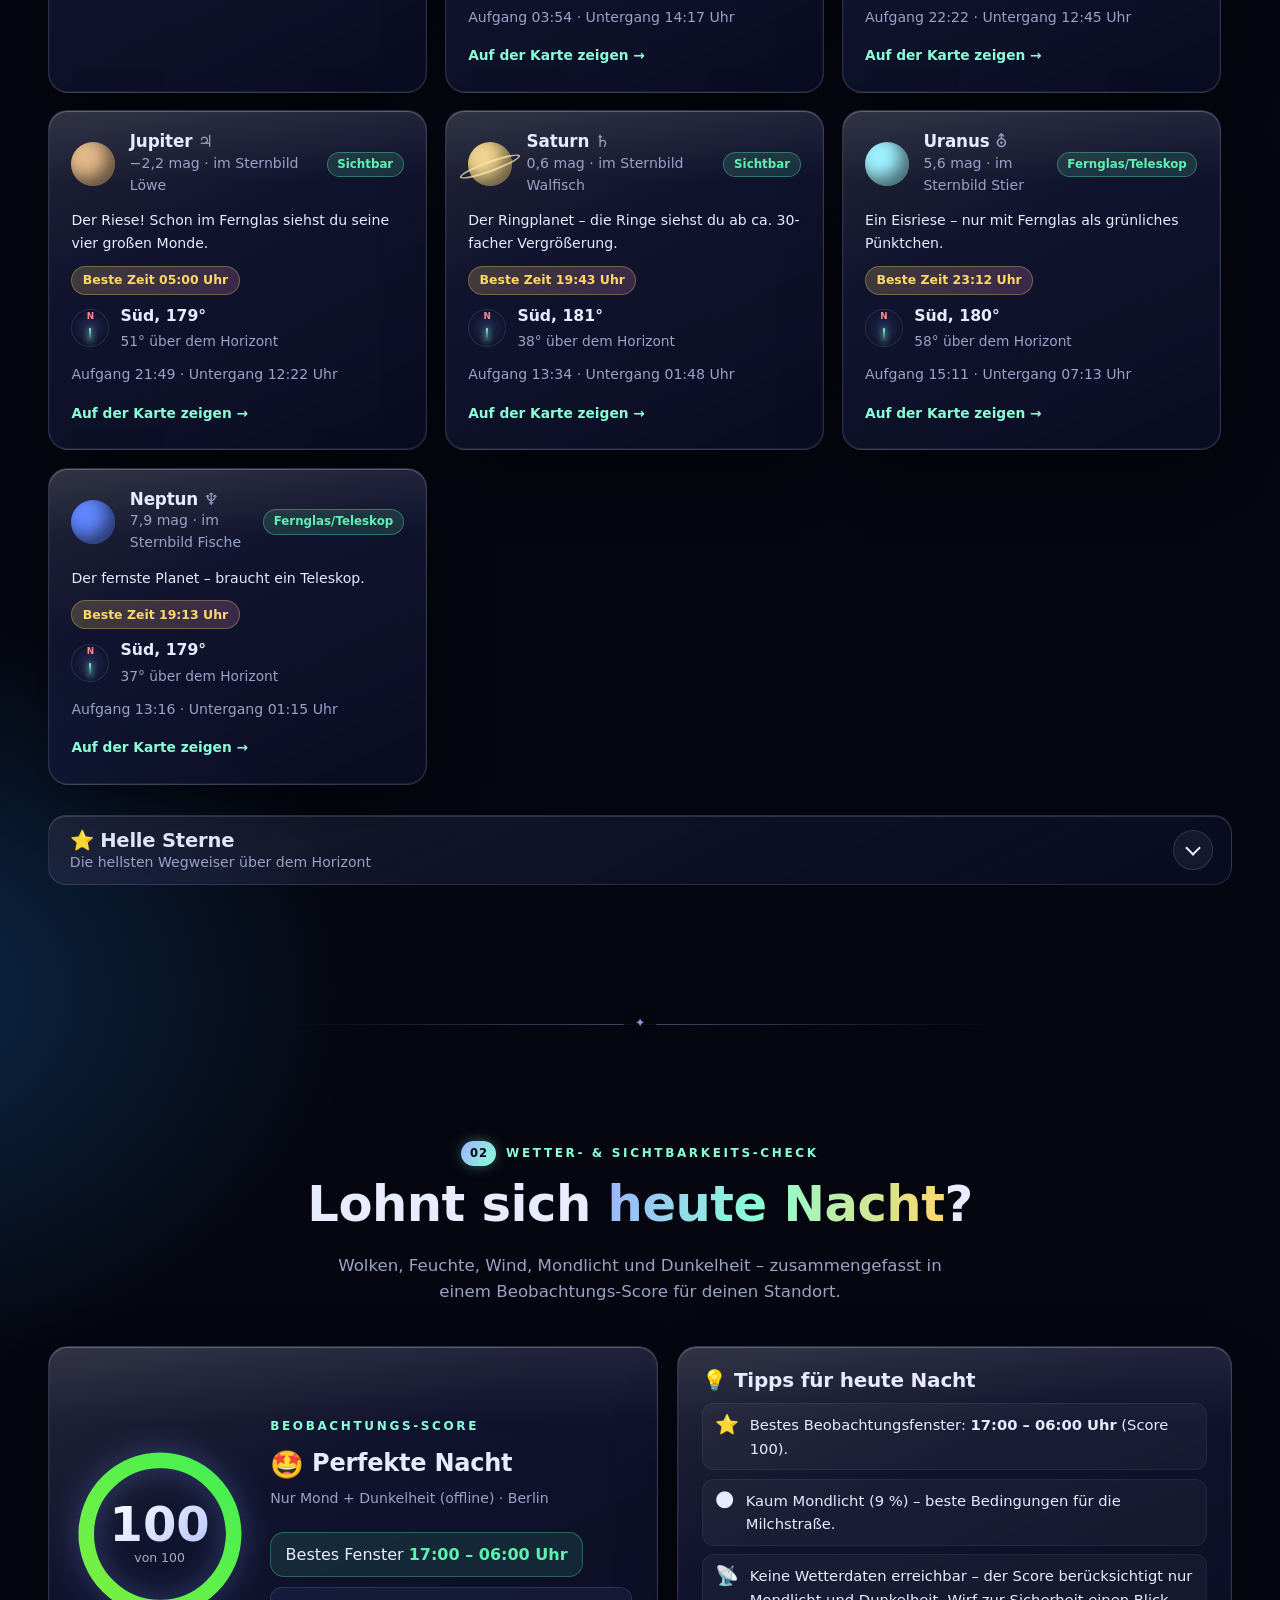
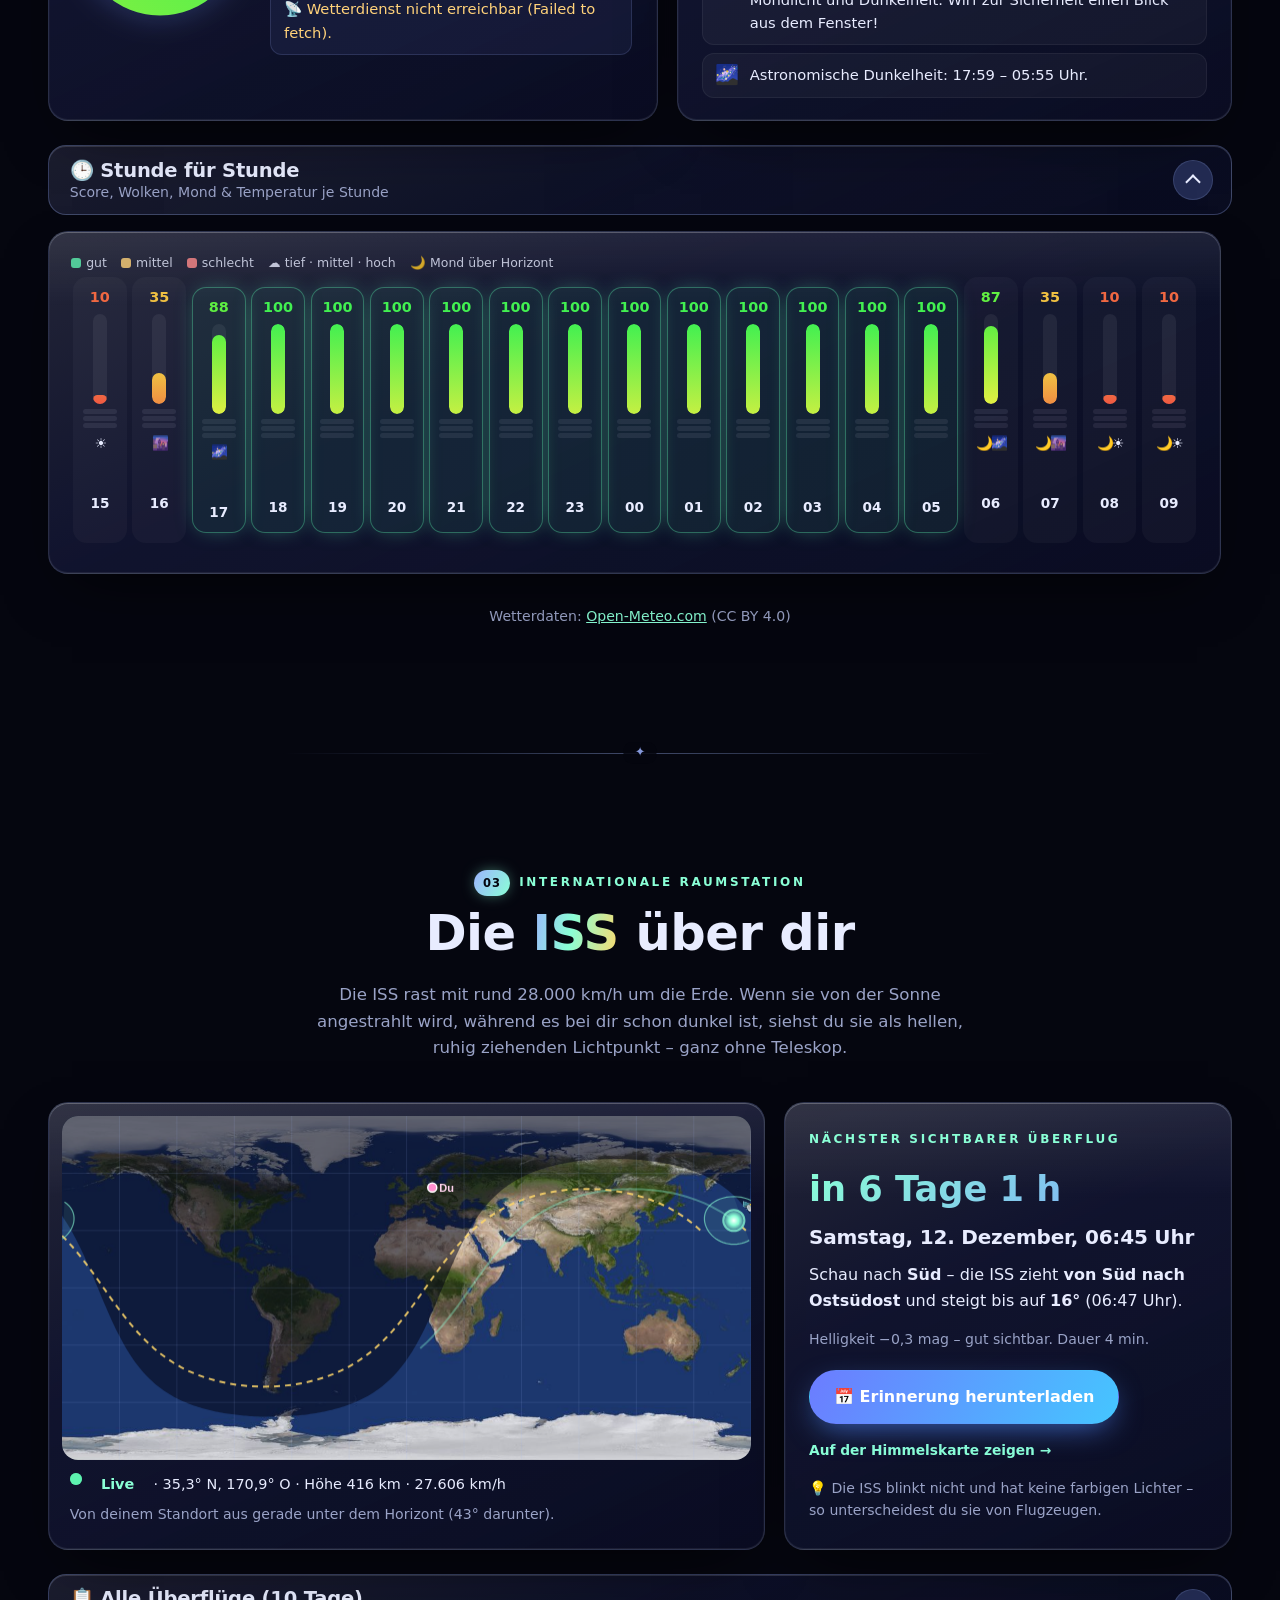
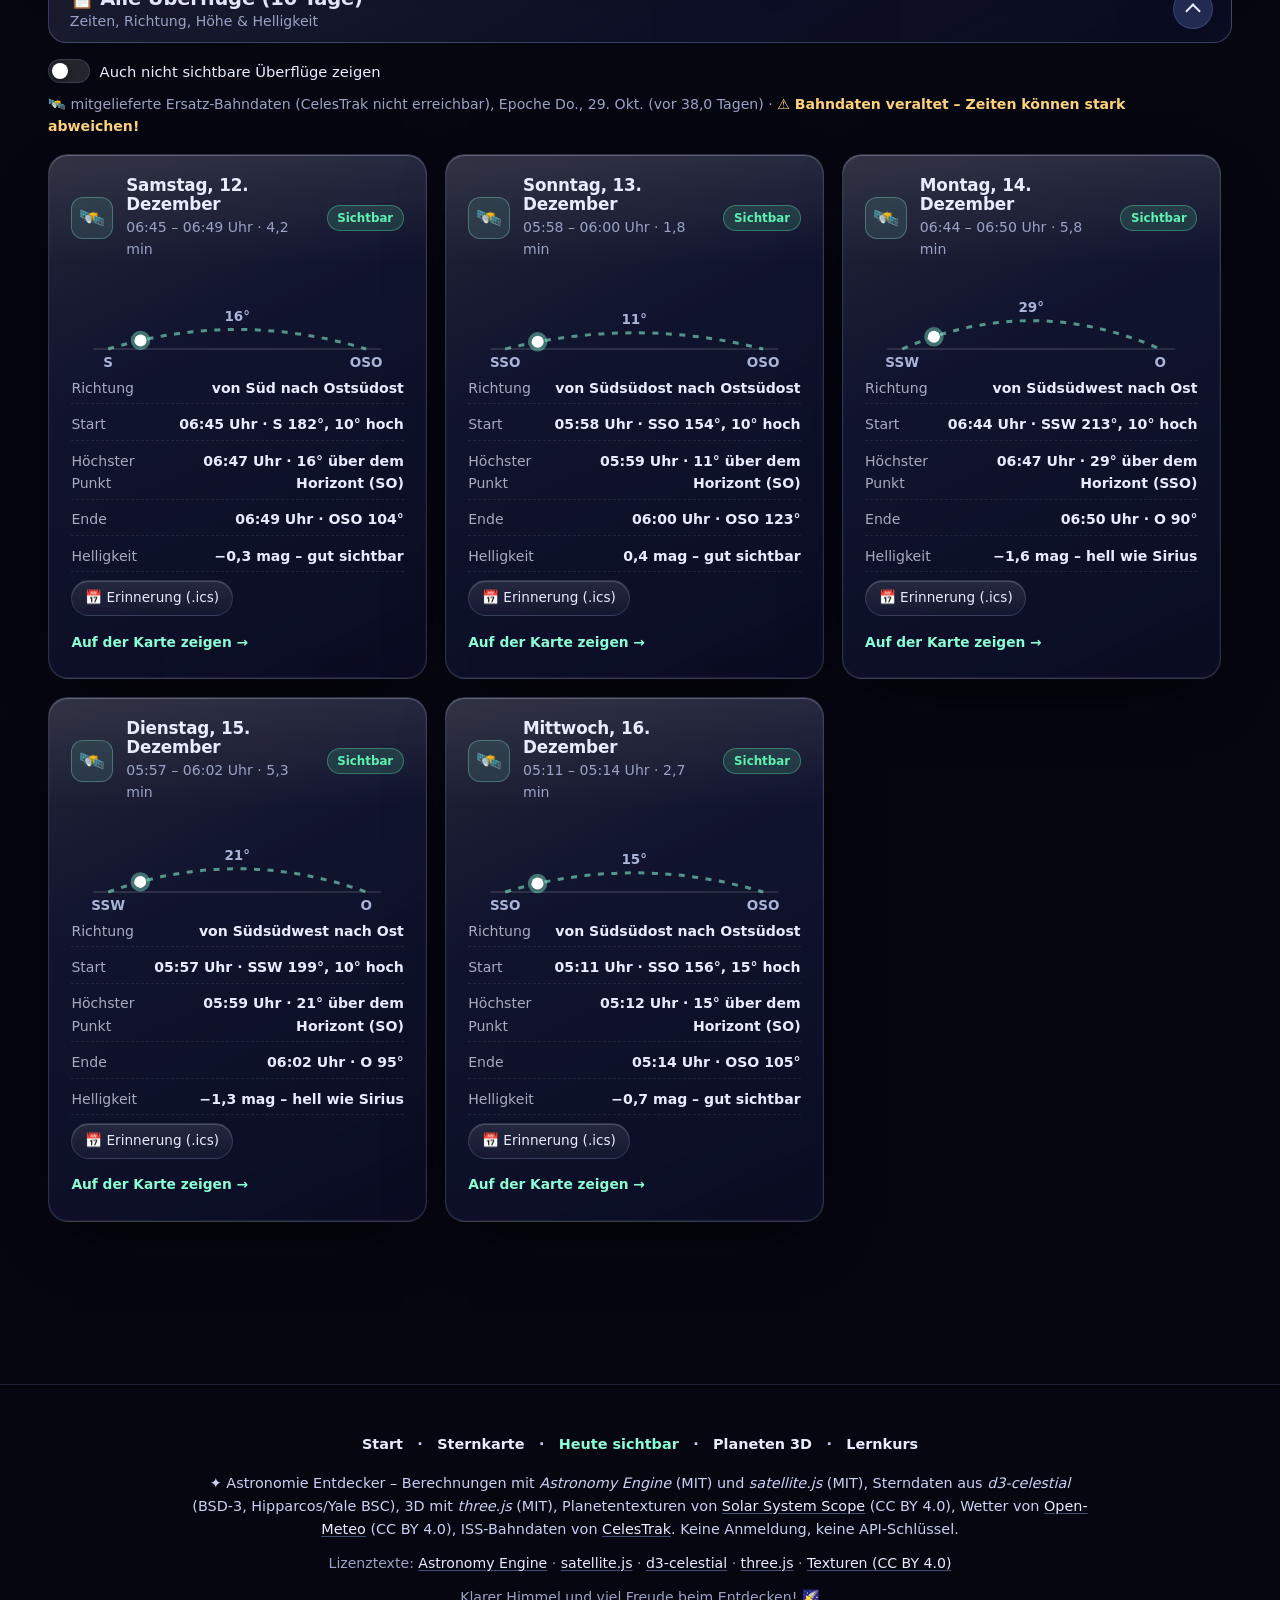
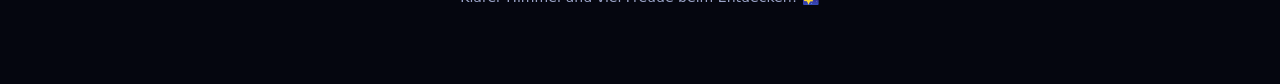
==== commit a4e7bede: "v12: Rotlicht-Nachtmodus – Knopf in der Kopfzeile aller Seiten (und Taste R) färbt die ganze Website" ====
--- a/heute.html
+++ b/heute.html
@@ -6,8 +6,9 @@
 <title>Heute sichtbar – Astronomie Entdecker</title>
 <meta name="description" content="Was ist heute Nacht am Himmel zu sehen? Planeten, helle Sterne, Mond, Wetter-Score und ISS-Überflüge für deinen Standort.">
 <meta name="theme-color" content="#05060f">
+<script>/* Rotlicht-Nachtmodus vor dem ersten Zeichnen setzen */try{if(localStorage.getItem('ae-rotlicht-v1')==='1'){var d=document.documentElement,b=parseFloat(localStorage.getItem('ae-rotlicht-hell-v1'));d.classList.add('rotlicht');if(b>=.25&&b<=1)d.style.setProperty('--rl-c','rgb('+Math.round(255*b)+',0,0)');var m=document.querySelector('meta[name="theme-color"]');if(m){m.setAttribute('data-off',m.content);m.content='#120000';}}}catch(e){}</script>
 <link rel="icon" href="data:image/svg+xml,%3Csvg xmlns='http://www.w3.org/2000/svg' viewBox='0 0 64 64'%3E%3Ccircle cx='32' cy='32' r='30' fill='%230b1030'/%3E%3Cpath d='M32 10l5 15h16l-13 9 5 16-13-10-13 10 5-16-13-9h16z' fill='%23ffd76a'/%3E%3C/svg%3E">
-<link rel="stylesheet" href="css/style.css?v=11">
+<link rel="stylesheet" href="css/style.css?v=12">
 </head>
 <body class="page-heute">
 <canvas id="bg-stars" aria-hidden="true"></canvas>
@@ -23,6 +24,7 @@
     <a href="planeten.html"><span class="nl-ic" aria-hidden="true">🪐</span>Planeten 3D</a>
     <a href="lernen.html"><span class="nl-ic" aria-hidden="true">🧭</span>Lernkurs</a>
   </nav>
+  <button class="rl-btn" id="rlBtn" type="button" aria-label="Rotlicht-Nachtmodus" aria-pressed="false" title="Rotlicht-Nachtmodus einschalten (Taste R)"><svg class="rl-ic" viewBox="0 0 24 24" aria-hidden="true" focusable="false"><path d="M20.5 14.2A8.6 8.6 0 0 1 9.8 3.5a8.6 8.6 0 1 0 10.7 10.7z" fill="currentColor"/><circle cx="17.6" cy="5.6" r="1.3" fill="currentColor"/></svg><span class="rl-txt">Rotlicht</span></button>
   <button class="loc-chip" id="locChip" title="Standort ändern (gilt für alle Seiten)">📍 <span id="locChipText">Standort wählen</span></button>
   <span class="nav-progress" id="navProgress" aria-hidden="true"></span>
 </header>
@@ -157,17 +159,18 @@
 <button class="to-top" id="toTop" type="button" aria-label="Nach oben" hidden>↑</button>
 <div class="toast" id="toast" role="status" aria-live="polite"></div>
 
-<script src="js/vendor/astronomy.browser.min.js?v=11"></script>
-<script src="js/vendor/satellite.min.js?v=11"></script>
-<script src="js/data/sky-data.js?v=11"></script>
-<script src="js/data/cities.js?v=11"></script>
-<script src="js/data/iss-tle.js?v=11"></script>
-<script src="js/core.js?v=11"></script>
-<script src="js/background.js?v=11"></script>
-<script src="js/tonight.js?v=11"></script>
-<script src="js/weather.js?v=11"></script>
-<script src="js/iss.js?v=11"></script>
-<script src="js/ux.js?v=11"></script>
-<script src="js/main.js?v=11"></script>
+<script src="js/vendor/astronomy.browser.min.js?v=12"></script>
+<script src="js/vendor/satellite.min.js?v=12"></script>
+<script src="js/data/sky-data.js?v=12"></script>
+<script src="js/data/cities.js?v=12"></script>
+<script src="js/data/iss-tle.js?v=12"></script>
+<script src="js/core.js?v=12"></script>
+<script src="js/background.js?v=12"></script>
+<script src="js/tonight.js?v=12"></script>
+<script src="js/weather.js?v=12"></script>
+<script src="js/iss.js?v=12"></script>
+<script src="js/rotlicht.js?v=12"></script>
+<script src="js/ux.js?v=12"></script>
+<script src="js/main.js?v=12"></script>
 </body>
 </html>
--- a/css/style.css
+++ b/css/style.css
@@ -395,8 +395,6 @@
 .app-ic{font-size:2rem;filter:drop-shadow(0 0 10px rgba(160,190,255,.5))}
 .app a.pill{text-decoration:none}
 .red-btn{margin-top:.4rem;padding:.55rem 1rem;font-size:.88rem}
-body.redlight::after{content:"";position:fixed;inset:0;background:#ff2020;mix-blend-mode:multiply;pointer-events:none;z-index:9998}
-.red-exit{position:fixed;right:1rem;bottom:1rem;z-index:9999;background:#3a0000;color:#ff6a6a;border:1px solid #ff4040;border-radius:999px;padding:.6rem 1rem;font:inherit;cursor:pointer}
 @media (max-width:980px){.learn-layout,.learn-stage,.hand-box,.find-layout{grid-template-columns:1fr}
   .learn-steps{flex-direction:row;overflow-x:auto;padding-bottom:.4rem;scroll-snap-type:x mandatory}
   .learn-step{flex:0 0 auto;scroll-snap-align:start}
@@ -1387,3 +1385,42 @@
   .co-intro{padding:1rem}
   .co-cta .btn{flex:1 1 100%;text-align:center;justify-content:center}
 }
+
+/* ---------- v12: Rotlicht-Nachtmodus ----------
+   Eine einzige feste Ebene multipliziert alles mit reinem, gedimmtem Rot (R×Helligkeit, G=B=0):
+   Text, Karten, Canvas (Sternfeld, Sternkarte), WebGL (3D-Planeten), Bilder und Emojis werden rot/schwarz.
+   Kein filter auf html/body (bricht position:fixed und kostet Leistung). */
+:root{--rl-c:rgb(191,0,0)}
+html.rotlicht{background:#000;color-scheme:dark}
+html.rotlicht::after{content:"";position:fixed;inset:0;z-index:2147483647;pointer-events:none;background:var(--rl-c);mix-blend-mode:multiply}
+/* Leuchtende Effekte und Glanz dämpfen, damit nichts „glüht“ */
+/* Im Rotlicht-Modus teure, ohnehin kaum sichtbare Effekte abschalten → Mischebene bleibt flüssig */
+html.rotlicht .nebula,html.rotlicht .glass-orb{display:none}
+html.rotlicht *,html.rotlicht *::before,html.rotlicht *::after{backdrop-filter:none!important;-webkit-backdrop-filter:none!important}
+html.rotlicht ::selection{background:#600;color:#fff}
+.rl-btn{display:inline-flex;align-items:center;gap:.45rem;flex:none;font:inherit;font-size:.9rem;color:var(--ink);cursor:pointer;border-radius:999px;padding:.45rem .85rem;border:1px solid rgba(255,90,90,.45);background:linear-gradient(180deg,rgba(255,70,70,.16),rgba(120,0,0,.12));box-shadow:inset 0 1px 0 rgba(255,255,255,.14);transition:background .2s,border-color .2s}
+.rl-btn:hover{background:linear-gradient(180deg,rgba(255,70,70,.28),rgba(140,0,0,.2));border-color:rgba(255,110,110,.7)}
+.rl-btn:focus-visible{outline:2px solid #ff6a6a;outline-offset:2px}
+.rl-ic{width:18px;height:18px;color:#ff4d4d;flex:none}
+.rl-btn[aria-pressed="true"]{background:#2a0000;border-color:#ff5050;color:#fff;box-shadow:inset 0 0 0 1px #ff5050}
+.rl-btn[aria-pressed="true"] .rl-ic{color:#fff}
+.rl-btn[aria-pressed="true"]:hover{background:#400000}
+.nav-links+.rl-btn{margin-left:-.4rem}
+.rl-dim{position:fixed;left:clamp(.8rem,2vw,1.6rem);bottom:clamp(.8rem,2vw,1.6rem);z-index:60;display:flex;align-items:center;gap:.4rem;padding:.35rem .7rem;border-radius:999px;background:rgba(30,0,0,.85);border:1px solid rgba(255,80,80,.4);font-size:1rem}
+.rl-dim[hidden]{display:none}
+.rl-dim input{width:110px;height:20px;min-height:0;accent-color:#ff3030;margin:0}
+.rl-sr{position:absolute;width:1px;height:1px;overflow:hidden;clip:rect(0 0 0 0);white-space:nowrap}
+kbd{font:inherit;font-size:.85em;padding:.05em .4em;border:1px solid var(--glass-b);border-radius:6px;background:rgba(255,255,255,.06)}
+@media (max-width:1180px){
+  .rl-btn{order:2;margin-left:auto;min-height:44px}
+  .nav-links+.rl-btn{margin-left:auto}
+  .rl-btn~.loc-chip{margin-left:.5rem}
+}
+@media (max-width:760px){
+  .nav{gap:.6rem}
+  .rl-btn{padding:0;width:44px;height:44px;justify-content:center}
+  .rl-txt{display:none}
+  .rl-btn~.loc-chip{margin-left:0}
+  .rl-dim input{width:84px}
+  .nav-toggle{margin-left:0}
+}
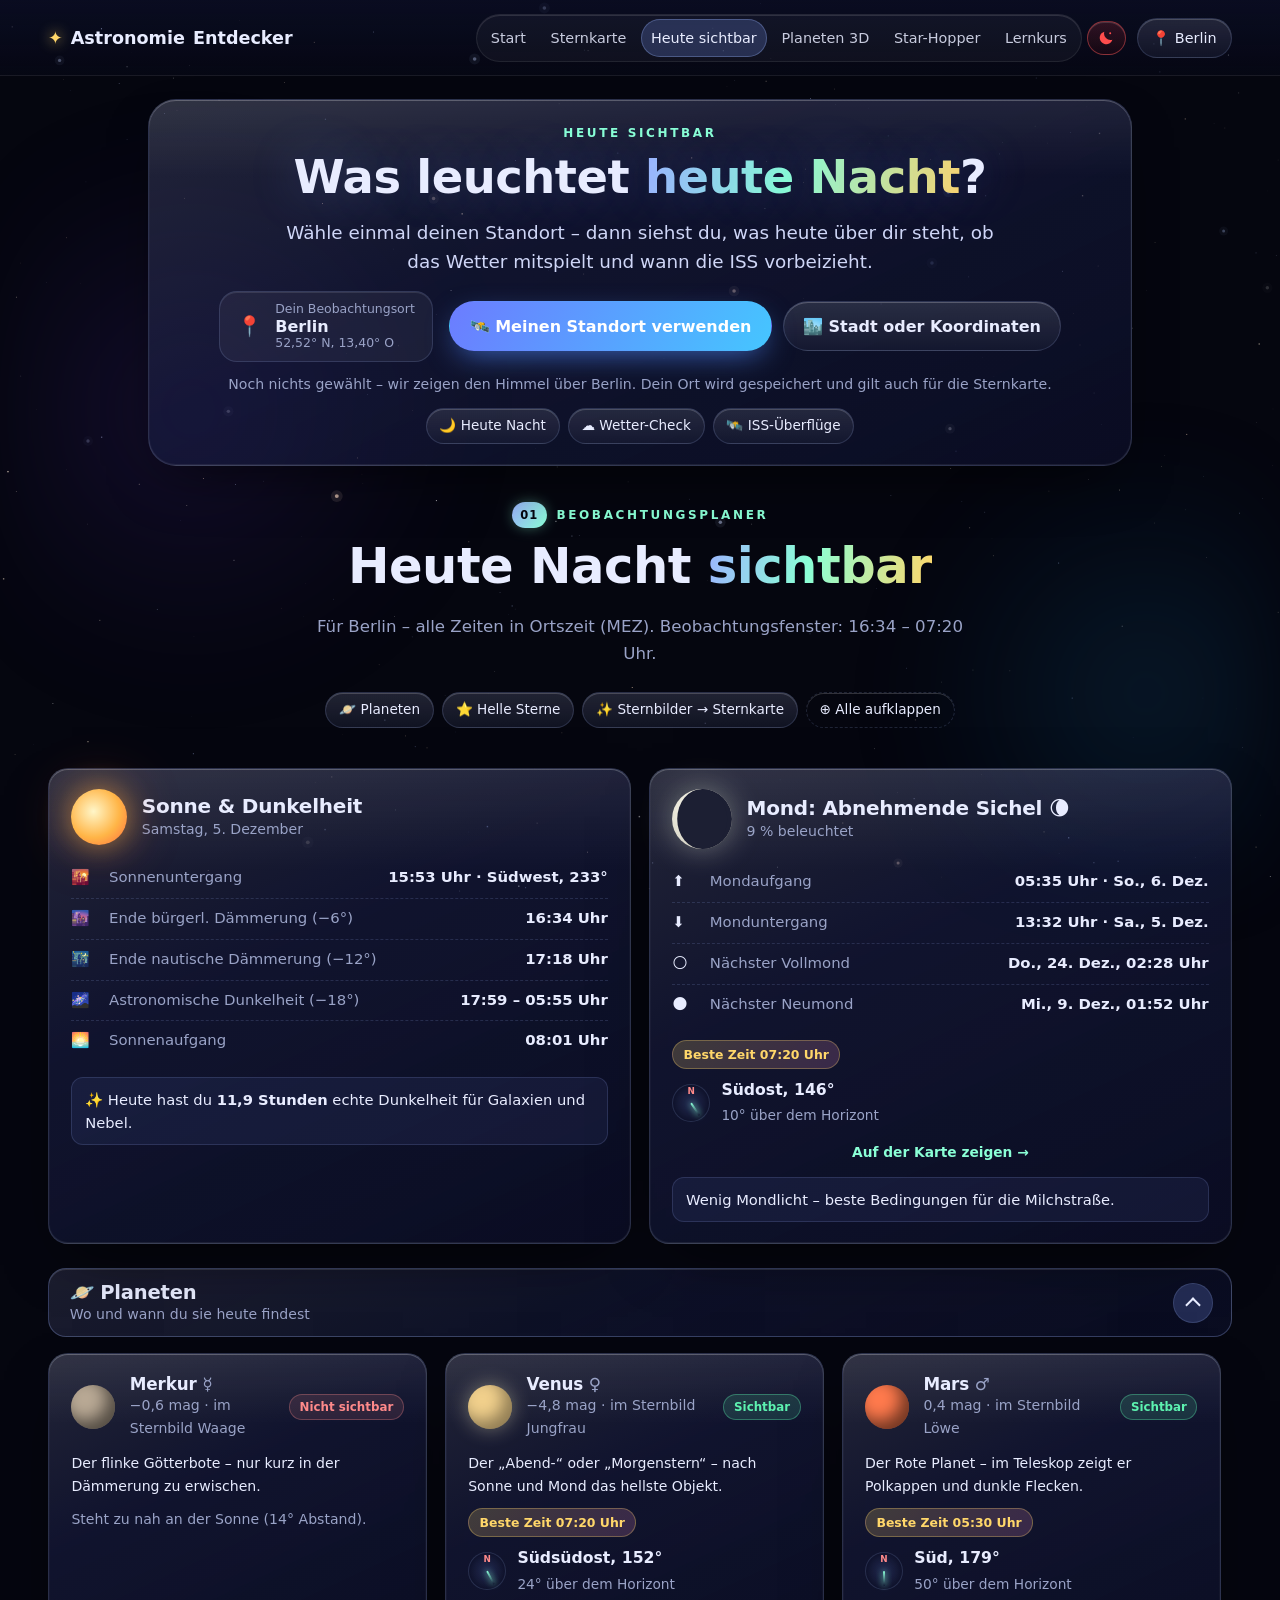
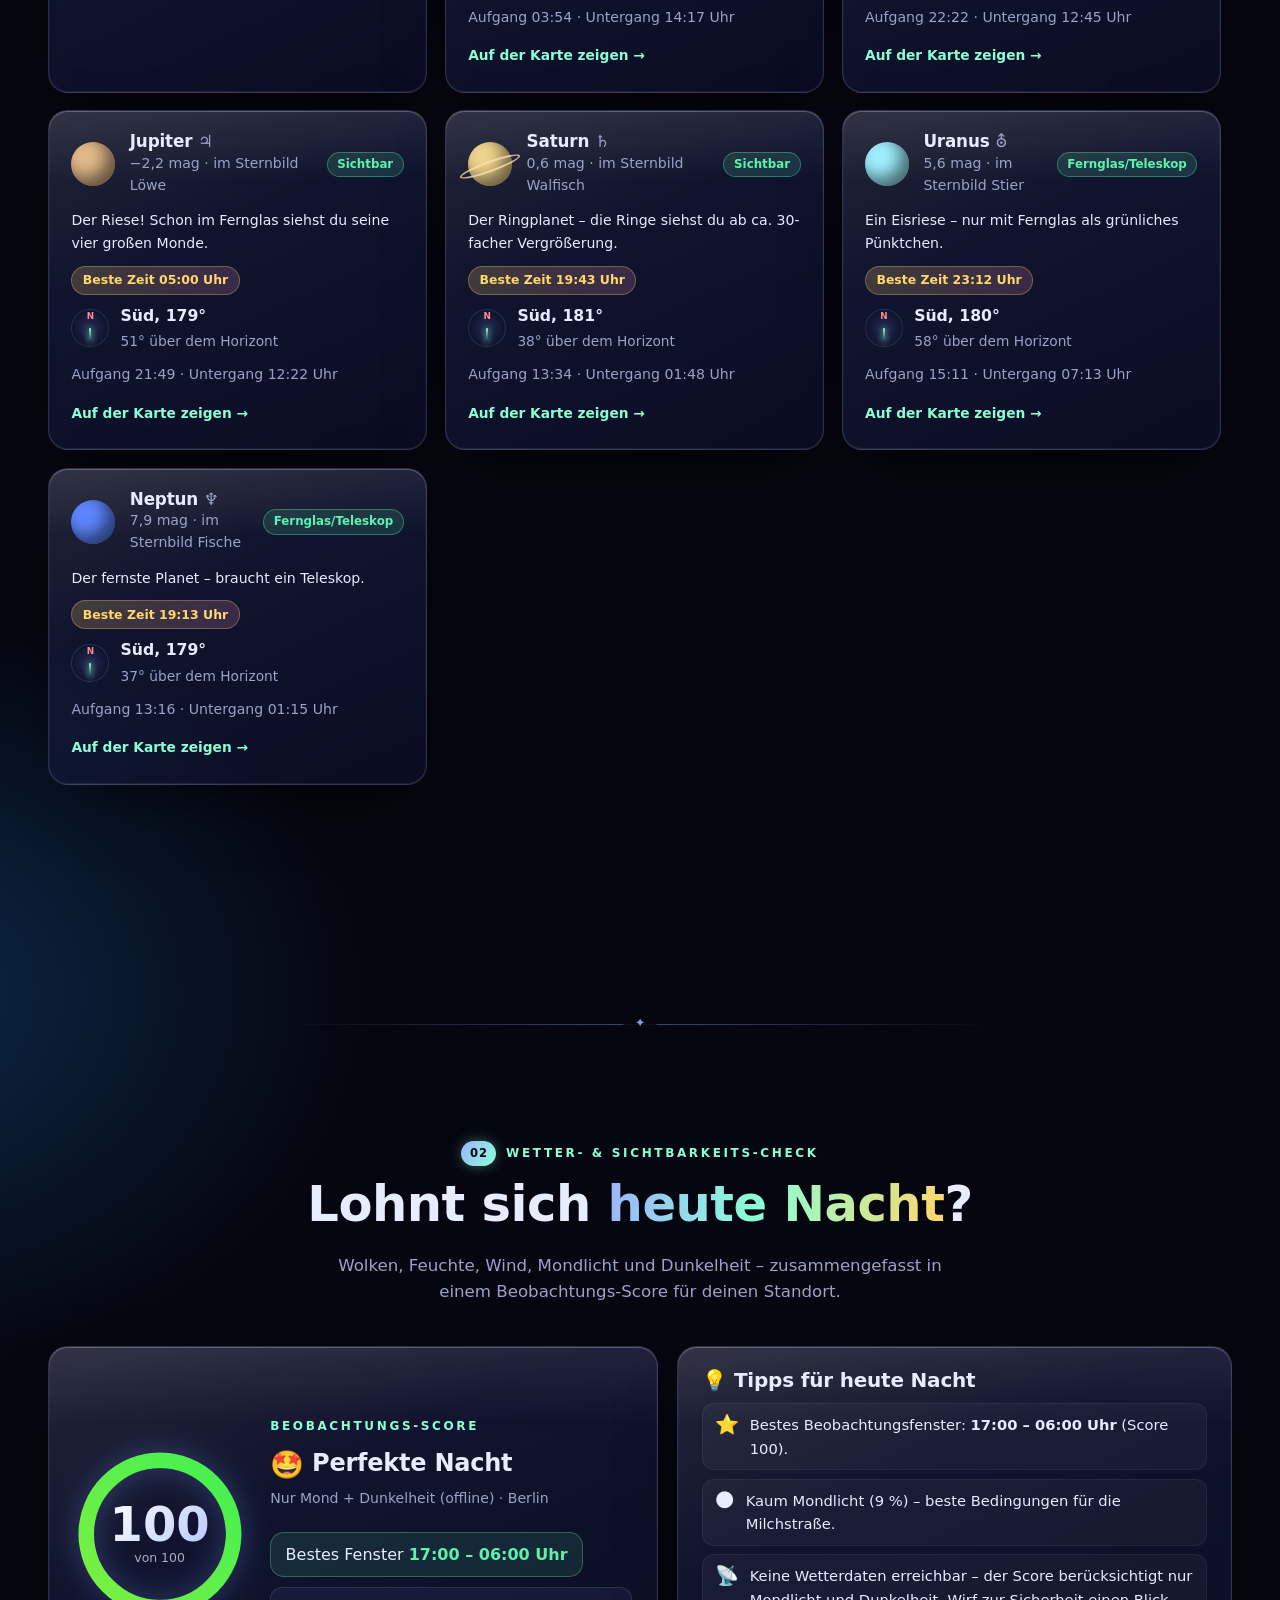
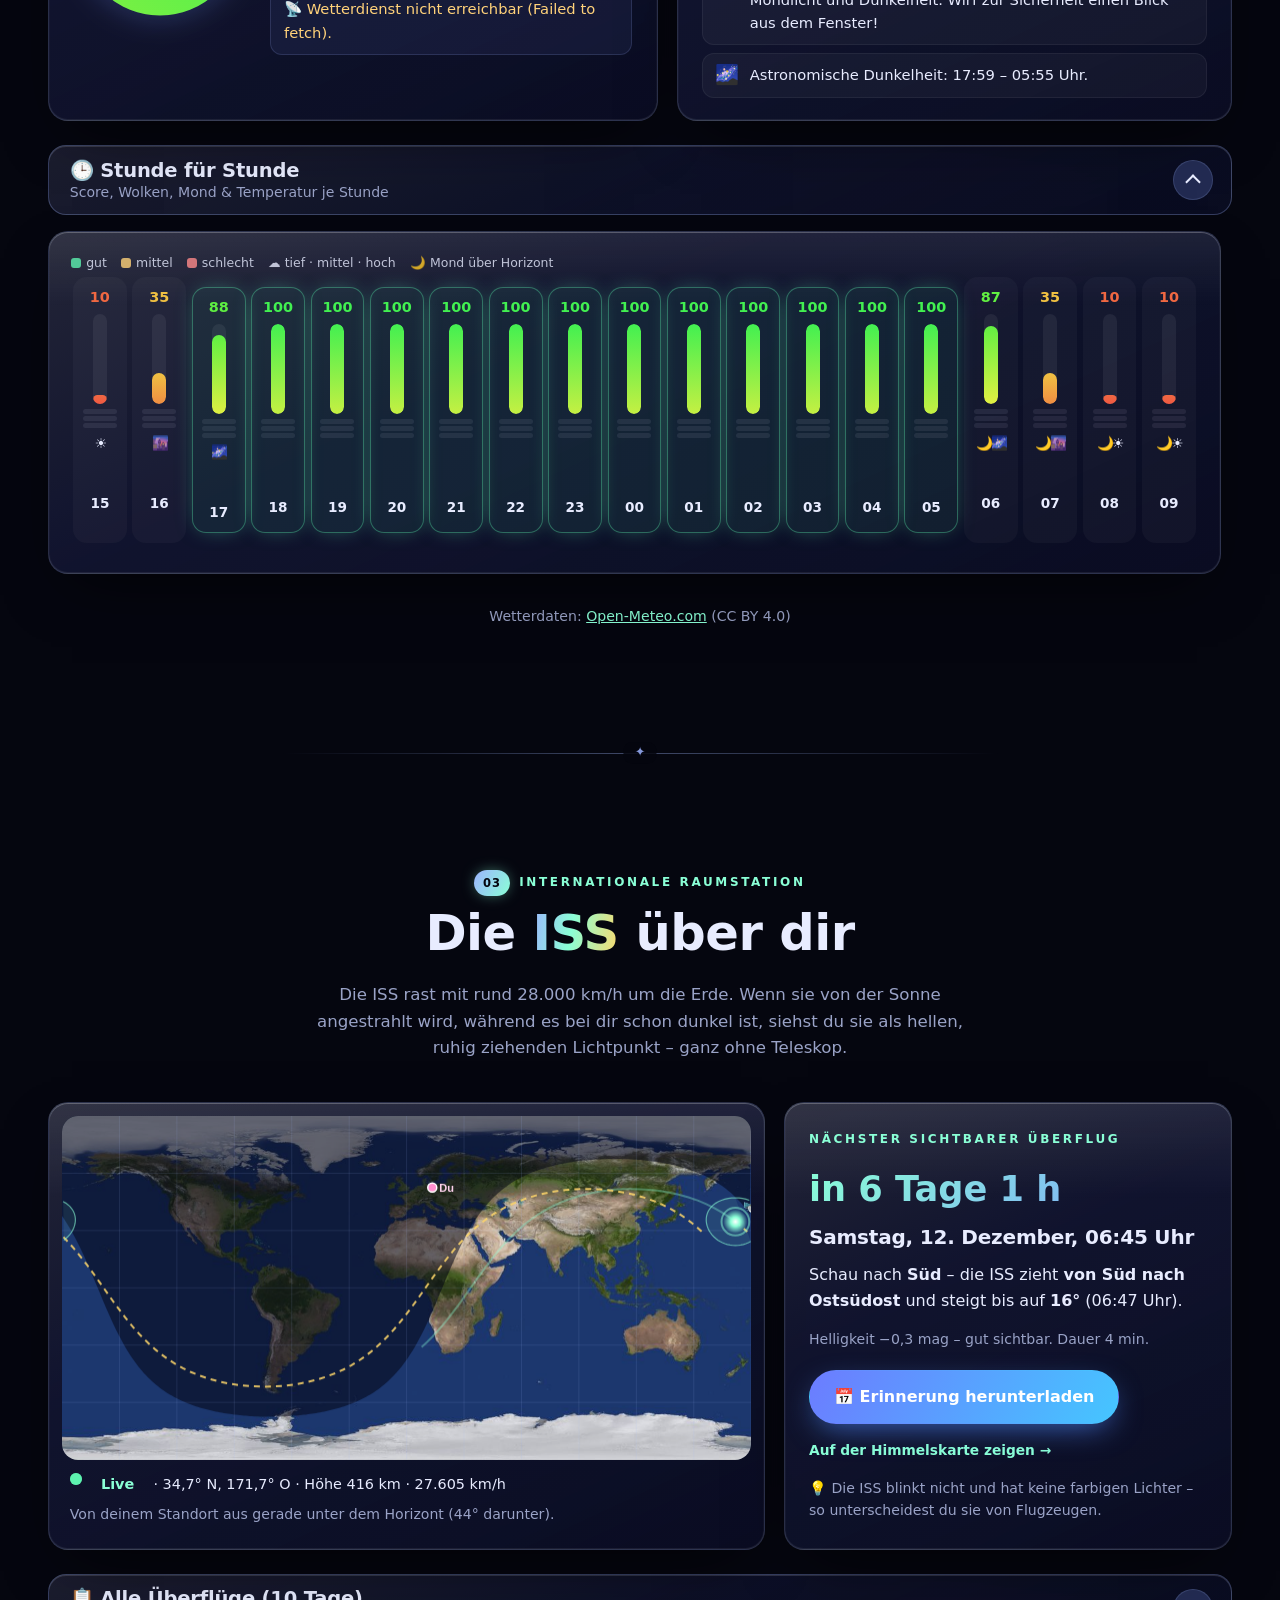
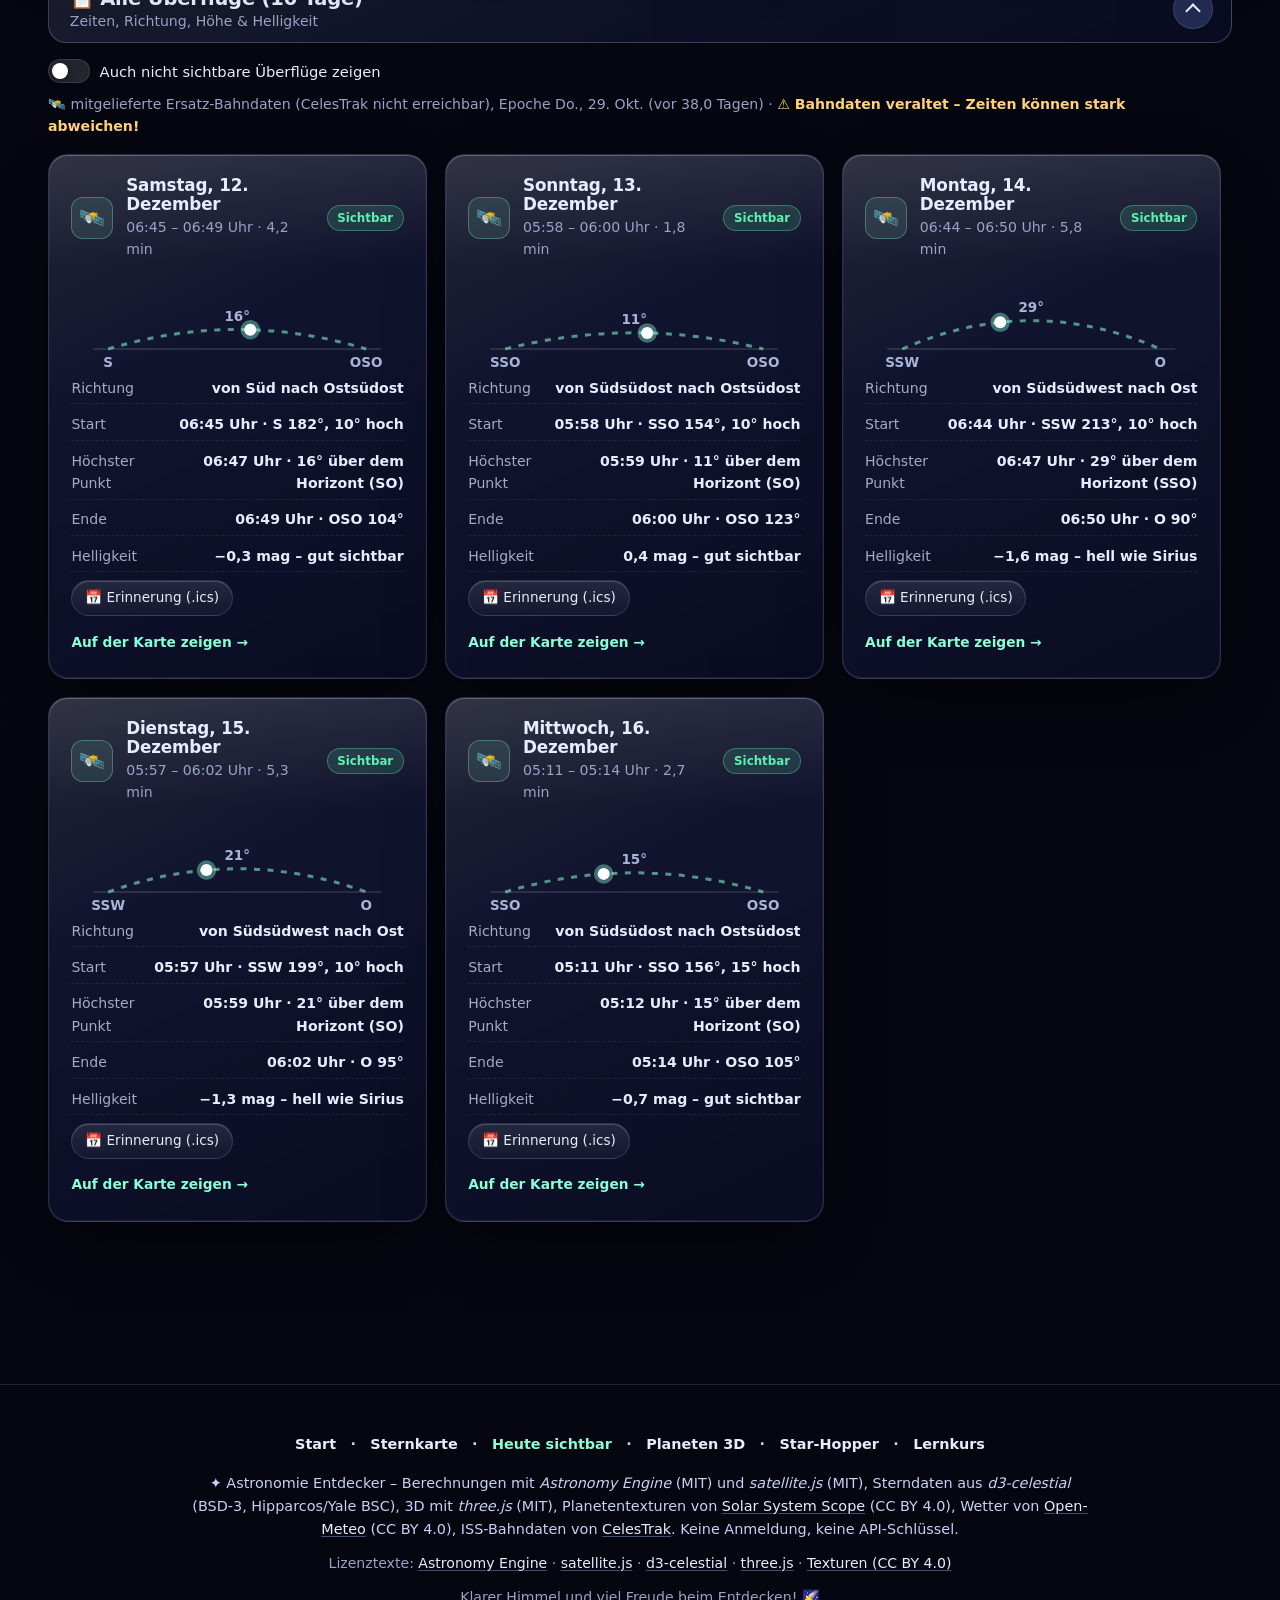
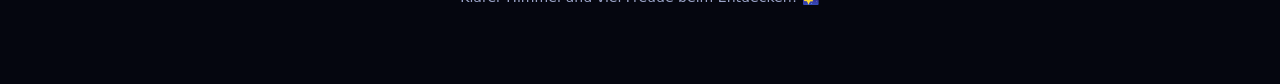
==== commit 1a5df86b: "v13: Star-Hopper – Handy aufs Teleskop legen als digitale Teilkreise: Sensoren (iOS-Freigabe, Androi" ====
--- a/heute.html
+++ b/heute.html
@@ -8,7 +8,7 @@
 <meta name="theme-color" content="#05060f">
 <script>/* Rotlicht-Nachtmodus vor dem ersten Zeichnen setzen */try{if(localStorage.getItem('ae-rotlicht-v1')==='1'){var d=document.documentElement,b=parseFloat(localStorage.getItem('ae-rotlicht-hell-v1'));d.classList.add('rotlicht');if(b>=.25&&b<=1)d.style.setProperty('--rl-c','rgb('+Math.round(255*b)+',0,0)');var m=document.querySelector('meta[name="theme-color"]');if(m){m.setAttribute('data-off',m.content);m.content='#120000';}}}catch(e){}</script>
 <link rel="icon" href="data:image/svg+xml,%3Csvg xmlns='http://www.w3.org/2000/svg' viewBox='0 0 64 64'%3E%3Ccircle cx='32' cy='32' r='30' fill='%230b1030'/%3E%3Cpath d='M32 10l5 15h16l-13 9 5 16-13-10-13 10 5-16-13-9h16z' fill='%23ffd76a'/%3E%3C/svg%3E">
-<link rel="stylesheet" href="css/style.css?v=12">
+<link rel="stylesheet" href="css/style.css?v=13">
 </head>
 <body class="page-heute">
 <canvas id="bg-stars" aria-hidden="true"></canvas>
@@ -22,6 +22,7 @@
     <a href="sternkarte.html"><span class="nl-ic" aria-hidden="true">🗺️</span>Sternkarte</a>
     <a href="heute.html" class="active" aria-current="page"><span class="nl-ic" aria-hidden="true">🌙</span>Heute sichtbar</a>
     <a href="planeten.html"><span class="nl-ic" aria-hidden="true">🪐</span>Planeten 3D</a>
+    <a href="hopper.html"><span class="nl-ic" aria-hidden="true">🎯</span>Star-Hopper</a>
     <a href="lernen.html"><span class="nl-ic" aria-hidden="true">🧭</span>Lernkurs</a>
   </nav>
   <button class="rl-btn" id="rlBtn" type="button" aria-label="Rotlicht-Nachtmodus" aria-pressed="false" title="Rotlicht-Nachtmodus einschalten (Taste R)"><svg class="rl-ic" viewBox="0 0 24 24" aria-hidden="true" focusable="false"><path d="M20.5 14.2A8.6 8.6 0 0 1 9.8 3.5a8.6 8.6 0 1 0 10.7 10.7z" fill="currentColor"/><circle cx="17.6" cy="5.6" r="1.3" fill="currentColor"/></svg><span class="rl-txt">Rotlicht</span></button>
@@ -128,7 +129,7 @@
 </main>
 
 <footer class="footer">
-  <nav class="foot-nav" aria-label="Seiten"><a href="index.html">Start</a> · <a href="sternkarte.html">Sternkarte</a> · <a href="heute.html" aria-current="page">Heute sichtbar</a> · <a href="planeten.html">Planeten 3D</a> · <a href="lernen.html">Lernkurs</a></nav>
+  <nav class="foot-nav" aria-label="Seiten"><a href="index.html">Start</a> · <a href="sternkarte.html">Sternkarte</a> · <a href="heute.html" aria-current="page">Heute sichtbar</a> · <a href="planeten.html">Planeten 3D</a> · <a href="hopper.html">Star-Hopper</a> · <a href="lernen.html">Lernkurs</a></nav>
   <p>✦ Astronomie Entdecker – Berechnungen mit <em>Astronomy Engine</em> (MIT) und <em>satellite.js</em> (MIT), Sterndaten aus <em>d3-celestial</em> (BSD-3, Hipparcos/Yale BSC), 3D mit <em>three.js</em> (MIT), Planetentexturen von <a href="https://www.solarsystemscope.com/textures/" target="_blank" rel="noopener">Solar System Scope</a> (CC BY 4.0), Wetter von <a href="https://open-meteo.com/" target="_blank" rel="noopener">Open-Meteo</a> (CC BY 4.0), ISS-Bahndaten von <a href="https://celestrak.org/" target="_blank" rel="noopener">CelesTrak</a>. Keine Anmeldung, keine API-Schlüssel.</p>
   <p class="muted small foot-lic">Lizenztexte: <a href="licenses/astronomy-engine-LICENSE.txt">Astronomy Engine</a> · <a href="licenses/satellite.js-LICENSE.txt">satellite.js</a> · <a href="licenses/d3-celestial-LICENSE.txt">d3-celestial</a> · <a href="licenses/three-LICENSE.txt">three.js</a> · <a href="licenses/textures-CC-BY-4.0.txt">Texturen (CC BY 4.0)</a></p>
   <p class="muted small">Klarer Himmel und viel Freude beim Entdecken! 🌠</p>
@@ -159,18 +160,18 @@
 <button class="to-top" id="toTop" type="button" aria-label="Nach oben" hidden>↑</button>
 <div class="toast" id="toast" role="status" aria-live="polite"></div>
 
-<script src="js/vendor/astronomy.browser.min.js?v=12"></script>
-<script src="js/vendor/satellite.min.js?v=12"></script>
-<script src="js/data/sky-data.js?v=12"></script>
-<script src="js/data/cities.js?v=12"></script>
-<script src="js/data/iss-tle.js?v=12"></script>
-<script src="js/core.js?v=12"></script>
-<script src="js/background.js?v=12"></script>
-<script src="js/tonight.js?v=12"></script>
-<script src="js/weather.js?v=12"></script>
-<script src="js/iss.js?v=12"></script>
-<script src="js/rotlicht.js?v=12"></script>
-<script src="js/ux.js?v=12"></script>
-<script src="js/main.js?v=12"></script>
+<script src="js/vendor/astronomy.browser.min.js?v=13"></script>
+<script src="js/vendor/satellite.min.js?v=13"></script>
+<script src="js/data/sky-data.js?v=13"></script>
+<script src="js/data/cities.js?v=13"></script>
+<script src="js/data/iss-tle.js?v=13"></script>
+<script src="js/core.js?v=13"></script>
+<script src="js/background.js?v=13"></script>
+<script src="js/tonight.js?v=13"></script>
+<script src="js/weather.js?v=13"></script>
+<script src="js/iss.js?v=13"></script>
+<script src="js/rotlicht.js?v=13"></script>
+<script src="js/ux.js?v=13"></script>
+<script src="js/main.js?v=13"></script>
 </body>
 </html>
--- a/css/style.css
+++ b/css/style.css
@@ -1424,3 +1424,132 @@
   .rl-dim input{width:84px}
   .nav-toggle{margin-left:0}
 }
+
+/* ---------- v13: Star-Hopper (Handy auf dem Teleskop) ----------
+   Bewusst dunkel, wenig Glanz, große Ziele – funktioniert auch im Rotlicht-Modus gut lesbar. */
+.page-hopper{--hp-acc:#ff6b5a;--hp-bg:#0b0d1c;--hp-line:rgba(255,140,120,.18)}
+.page-hopper #bg-stars{opacity:.45}
+.hp-main{padding:5.4rem clamp(.8rem,3vw,2rem) 2rem;max-width:880px;margin:0 auto;position:relative;z-index:2}
+.hp-wrap{display:flex;flex-direction:column;gap:.9rem}
+.hp-card{background:var(--hp-bg);border:1px solid var(--hp-line);border-radius:20px;padding:clamp(1rem,3vw,1.6rem);box-shadow:0 14px 40px -20px rgba(0,0,0,.9)}
+.hp-steps{display:grid;grid-template-columns:repeat(4,1fr);gap:.4rem}
+.hp-step{display:flex;align-items:center;justify-content:center;gap:.45rem;min-height:48px;border-radius:14px;border:1px solid var(--hp-line);background:#0a0b17;color:var(--muted);font:inherit;font-size:.95rem;cursor:pointer}
+.hp-step b{display:inline-grid;place-items:center;width:26px;height:26px;border-radius:50%;background:rgba(255,255,255,.07);color:var(--ink);font-size:.85rem}
+.hp-step.active{color:#fff;border-color:var(--hp-acc);background:#1d0f12}
+.hp-step.active b{background:var(--hp-acc);color:#111}
+.hp-step:focus-visible,.hp-big:focus-visible,.hp-obj:focus-visible{outline:2px solid #ffd76a;outline-offset:2px}
+.hp-live{display:flex;flex-wrap:wrap;gap:.35rem .9rem;align-items:center;font-size:.9rem;padding:.55rem .9rem;border-radius:14px;background:#08090f;border:1px solid var(--hp-line);font-variant-numeric:tabular-nums}
+.hp-live-pos{font-weight:700;color:var(--ink)}
+.hp-live-src{color:var(--muted)}
+.hp-live-al{margin-left:auto;color:#ffb36b}
+.hp-live-al.ok{color:var(--ok)}
+.hp-hero h1{font-size:clamp(2rem,6vw,2.8rem);font-weight:900;margin:.1em 0 .25em}
+.hp-lead{font-size:1.08rem;color:var(--ink)}
+.hp-illu{display:block;width:100%;max-width:420px;margin:.6rem auto 0}
+.hp-i-tube{fill:#2a2f55;stroke:#6f7bc0;stroke-width:1.5}
+.hp-i-tube2{fill:#1b1f3d;stroke:#6f7bc0;stroke-width:1.5}
+.hp-i-phone{fill:#111;stroke:#ddd;stroke-width:1.5}
+.hp-i-screen{fill:#ff5a4a;opacity:.8}
+.hp-i-arrow{stroke:#ffd76a;stroke-width:3;stroke-linecap:round}
+.hp-i-head{fill:#ffd76a}
+.hp-i-txt{fill:#ffd76a;font:600 12px system-ui,sans-serif}
+.hp-i-band{stroke:#8affd6;stroke-width:3;opacity:.8}
+.hp-i-star{fill:#ffd76a;font-size:22px}
+.hp-howto{margin:.8rem 0 0;padding-left:1.3rem;display:grid;gap:.5rem;font-size:1rem}
+.hp-loc{margin:1rem 0 0;display:flex;flex-wrap:wrap;gap:.5rem;align-items:center}
+.hp-actions{display:flex;flex-wrap:wrap;gap:.6rem;margin-top:1rem}
+.hp-big{flex:1 1 220px;min-height:58px;border-radius:16px;font:inherit;font-size:1.08rem;font-weight:800;cursor:pointer;padding:.7rem 1.1rem;border:1px solid var(--hp-line);color:var(--ink);background:#141729}
+.hp-primary{background:linear-gradient(180deg,#ff6b5a,#d6402f);border-color:#ff8a7a;color:#fff;box-shadow:0 10px 26px -10px rgba(255,90,70,.7)}
+.hp-ghost:hover{background:#1c2038}
+.hp-msg{margin:.8rem 0 0;font-weight:600;min-height:1.4em}
+.hp-msg.ok{color:var(--ok)} .hp-msg.warn{color:#ffb36b}
+.hp-settings summary{cursor:pointer;font-weight:800;font-size:1.05rem;min-height:36px;display:flex;align-items:center}
+.hp-settings[open] summary{margin-bottom:.8rem}
+.hp-switch{display:flex;gap:.7rem;align-items:flex-start;padding:.55rem 0;cursor:pointer}
+.hp-switch input{width:24px;height:24px;flex:none;accent-color:var(--hp-acc);margin-top:.1rem}
+.hp-range{display:grid;gap:.3rem;padding:.5rem 0}
+.hp-range input{width:100%;accent-color:var(--hp-acc)}
+.hp-sel{display:grid;gap:.3rem;padding:.5rem 0}
+.hp-sel select{font:inherit;padding:.6rem .7rem;border-radius:12px;background:#0a0b17;color:var(--ink);border:1px solid var(--hp-line);min-height:46px}
+.hp-credit{text-align:center}
+.hp-search{width:100%;font:inherit;font-size:1.05rem;padding:.8rem 1rem;border-radius:14px;border:1px solid var(--hp-line);background:#07080f;color:var(--ink);min-height:52px;margin:.4rem 0 .7rem}
+.hp-cats{display:flex;gap:.4rem;overflow-x:auto;scrollbar-width:none;padding-bottom:4px}
+.hp-cats .chip{flex:none;min-height:44px}
+.hp-cats .chip.active{background:#2a1013;border-color:var(--hp-acc);color:#fff}
+.hp-list{list-style:none;margin:.4rem 0 0;padding:0;display:grid;gap:.4rem}
+.hp-obj{width:100%;display:flex;align-items:center;gap:.8rem;text-align:left;min-height:62px;padding:.55rem .85rem;border-radius:14px;border:1px solid var(--hp-line);background:#0e1022;color:var(--ink);font:inherit;cursor:pointer}
+.hp-obj:hover{background:#171a33;border-color:rgba(255,140,120,.4)}
+.hp-obj.below{opacity:.5}
+.hp-oe{font-size:1.4rem;flex:none;width:1.8rem;text-align:center}
+.hp-on{flex:1;min-width:0;display:flex;flex-direction:column}
+.hp-on b{font-size:1.05rem;white-space:nowrap;overflow:hidden;text-overflow:ellipsis}
+.hp-on small{color:var(--muted);font-size:.82rem;white-space:nowrap;overflow:hidden;text-overflow:ellipsis}
+.hp-op{flex:none;font-weight:800;font-variant-numeric:tabular-nums;color:#ffd76a;text-align:right;font-size:.95rem}
+.hp-op em{display:block;font-weight:400;font-size:.75rem;color:var(--muted)}
+.hp-empty{padding:.8rem;text-align:center}
+.hp-skip{margin-top:.9rem;min-height:44px}
+/* Navigation */
+.hp-navcard{transition:border-color .25s,background .25s}
+.hp-navcard.close{border-color:#ffd76a}
+.hp-navcard.hit{border-color:#7dffb0;background:#0a1a12;box-shadow:0 0 0 2px #7dffb0 inset}
+.hp-tname{margin:0 0 .6rem;font-size:1.05rem}
+.hp-tname b{font-size:1.25rem}
+.hp-tsub{display:block;color:var(--muted);font-size:.85rem}
+.hp-readout{display:grid;grid-template-columns:1fr 1fr;gap:.6rem}
+.hp-ax{display:flex;align-items:center;gap:.5rem;padding:.6rem .8rem;border-radius:16px;background:#07080f;border:1px solid var(--hp-line);min-width:0}
+.hp-arrow{font-size:clamp(3rem,13vw,5rem);line-height:1;font-weight:900;color:#ffd76a;flex:none;width:1em;text-align:center}
+.hp-num{display:flex;flex-direction:column;min-width:0}
+.hp-num small{font-size:1rem;color:var(--muted);font-weight:700;text-transform:uppercase;letter-spacing:.08em}
+.hp-num b{font-size:clamp(2.1rem,9vw,3.4rem);line-height:1.05;font-weight:900;font-variant-numeric:tabular-nums;white-space:nowrap}
+.hp-ax.done .hp-arrow,.hp-ax.done b{color:#7dffb0}
+.hp-mid{display:flex;gap:1rem;align-items:center;margin-top:.8rem}
+#hpRadar{width:min(240px,46vw);height:auto;aspect-ratio:1;flex:none;border-radius:50%;background:radial-gradient(circle,#0d1020,#05060c);border:1px solid var(--hp-line)}
+.hp-side{flex:1;min-width:0}
+.hp-dist{margin:0;font-size:1.05rem}
+.hp-dist b{font-size:1.8rem;font-variant-numeric:tabular-nums}
+.hp-status{margin:.4rem 0;font-size:1.25rem;font-weight:800;color:#ffd76a}
+.hp-navcard.hit .hp-status{color:#7dffb0;font-size:1.5rem}
+.hp-navcard.wait .hp-status{color:#ffb36b;font-size:1rem}
+.hp-hop,.hp-drift{margin:.8rem 0 0;padding:.7rem .9rem;border-radius:14px;background:#1a1408;border:1px solid rgba(255,215,106,.3);font-size:.95rem}
+.hp-hop .chip{margin-top:.4rem;min-height:44px}
+.hp-drift{background:#12101e;border-color:var(--hp-line)}
+.hp-navbtns .hp-big{font-size:1rem}
+/* Simulation */
+.hp-sim{border-style:dashed}
+.hp-simhead{margin:0 0 .3rem}
+.hp-main[data-step="start"] .hp-sim{display:none}
+/* Countdown */
+.hp-count{position:fixed;inset:0;z-index:400;display:grid;place-items:center;background:rgba(0,0,0,.92);text-align:center;padding:1rem}
+.hp-count[hidden]{display:none}
+.hp-count-t{font-size:1.2rem;margin:0}
+.hp-count-n{font-size:clamp(7rem,30vw,12rem);font-weight:900;line-height:1;margin:.2em 0;color:#ffd76a;font-variant-numeric:tabular-nums}
+.hp-count.bad .hp-count-n{color:#ff8a8a}
+.hp-count-w{font-size:1.5rem;font-weight:800;margin:0 0 1.2rem}
+.hp-count .hp-big{max-width:260px}
+@media (max-width:560px){
+  .hp-main{padding-top:4.9rem}
+  .hp-step span{display:none}
+  .hp-step b{width:30px;height:30px;font-size:1rem}
+  .hp-step.active span{display:inline}
+  .hp-step.active{grid-column:span 1}
+  .hp-steps{grid-template-columns:repeat(4,auto);justify-content:stretch}
+  .hp-live{font-size:.82rem;padding:.45rem .7rem}
+  .hp-live-al{margin-left:0}
+  .hp-mid{flex-direction:column-reverse;align-items:stretch;gap:.5rem}
+  #hpRadar{width:min(230px,62vw);align-self:center}
+  .hp-side{text-align:center}
+  .hp-status{margin:.2rem 0}
+  .hp-cur{margin:0}
+  .hp-big{flex-basis:100%}
+}
+/* Startseite: Star-Hopper-Karte über die volle Breite; Lernkurs-Hinweis */
+.page-card.pc-hopper{--pc:#ff6b5a;grid-column:1/-1;display:flex;align-items:center;gap:1.2rem;flex-wrap:wrap}
+.pc-hopper .pc-hop-txt{flex:1 1 320px;min-width:0}
+.pc-hopper .pc-hop-txt p{margin:0}
+.pc-hopper .pc-go{margin-top:0}
+.pc-new{display:inline-block;font-size:.7rem;font-weight:800;letter-spacing:.08em;text-transform:uppercase;padding:.15rem .5rem;border-radius:999px;background:#ff6b5a;color:#140404;vertical-align:middle}
+.hop-cta{display:flex;gap:1rem;align-items:flex-start;margin-top:1rem;padding:1.2rem 1.3rem;border-radius:20px}
+.hop-cta h4{margin:0 0 .4rem}
+.hop-cta .btn{margin-top:.6rem}
+/* 6 Navigationspunkte: zwischen 1181 und 1320 px kompakter, damit die Kopfzeile einzeilig bleibt */
+@media (min-width:1181px) and (max-width:1320px){.nav{gap:.7rem}.nav-links a{padding:.45rem .62rem;font-size:.9rem}.rl-btn{padding:.45rem .6rem}.rl-txt{display:none}.loc-chip{max-width:150px}}
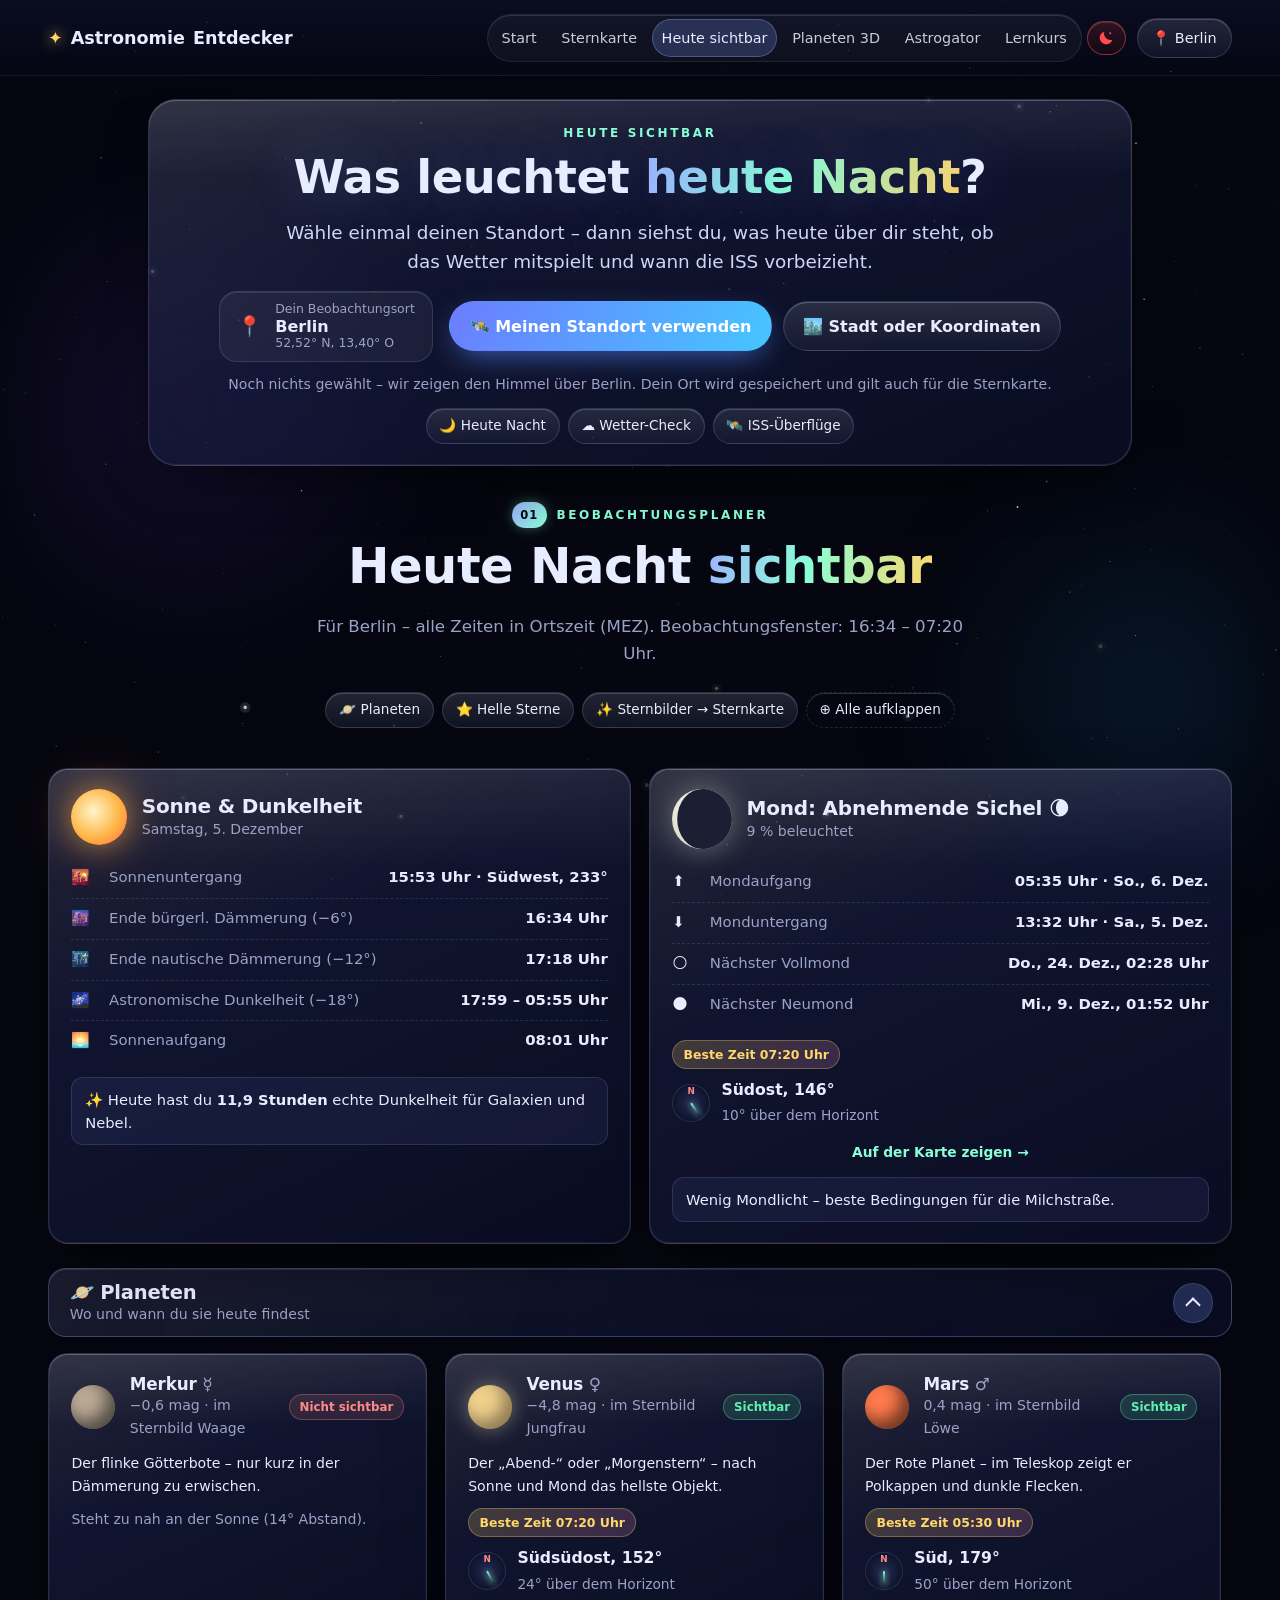
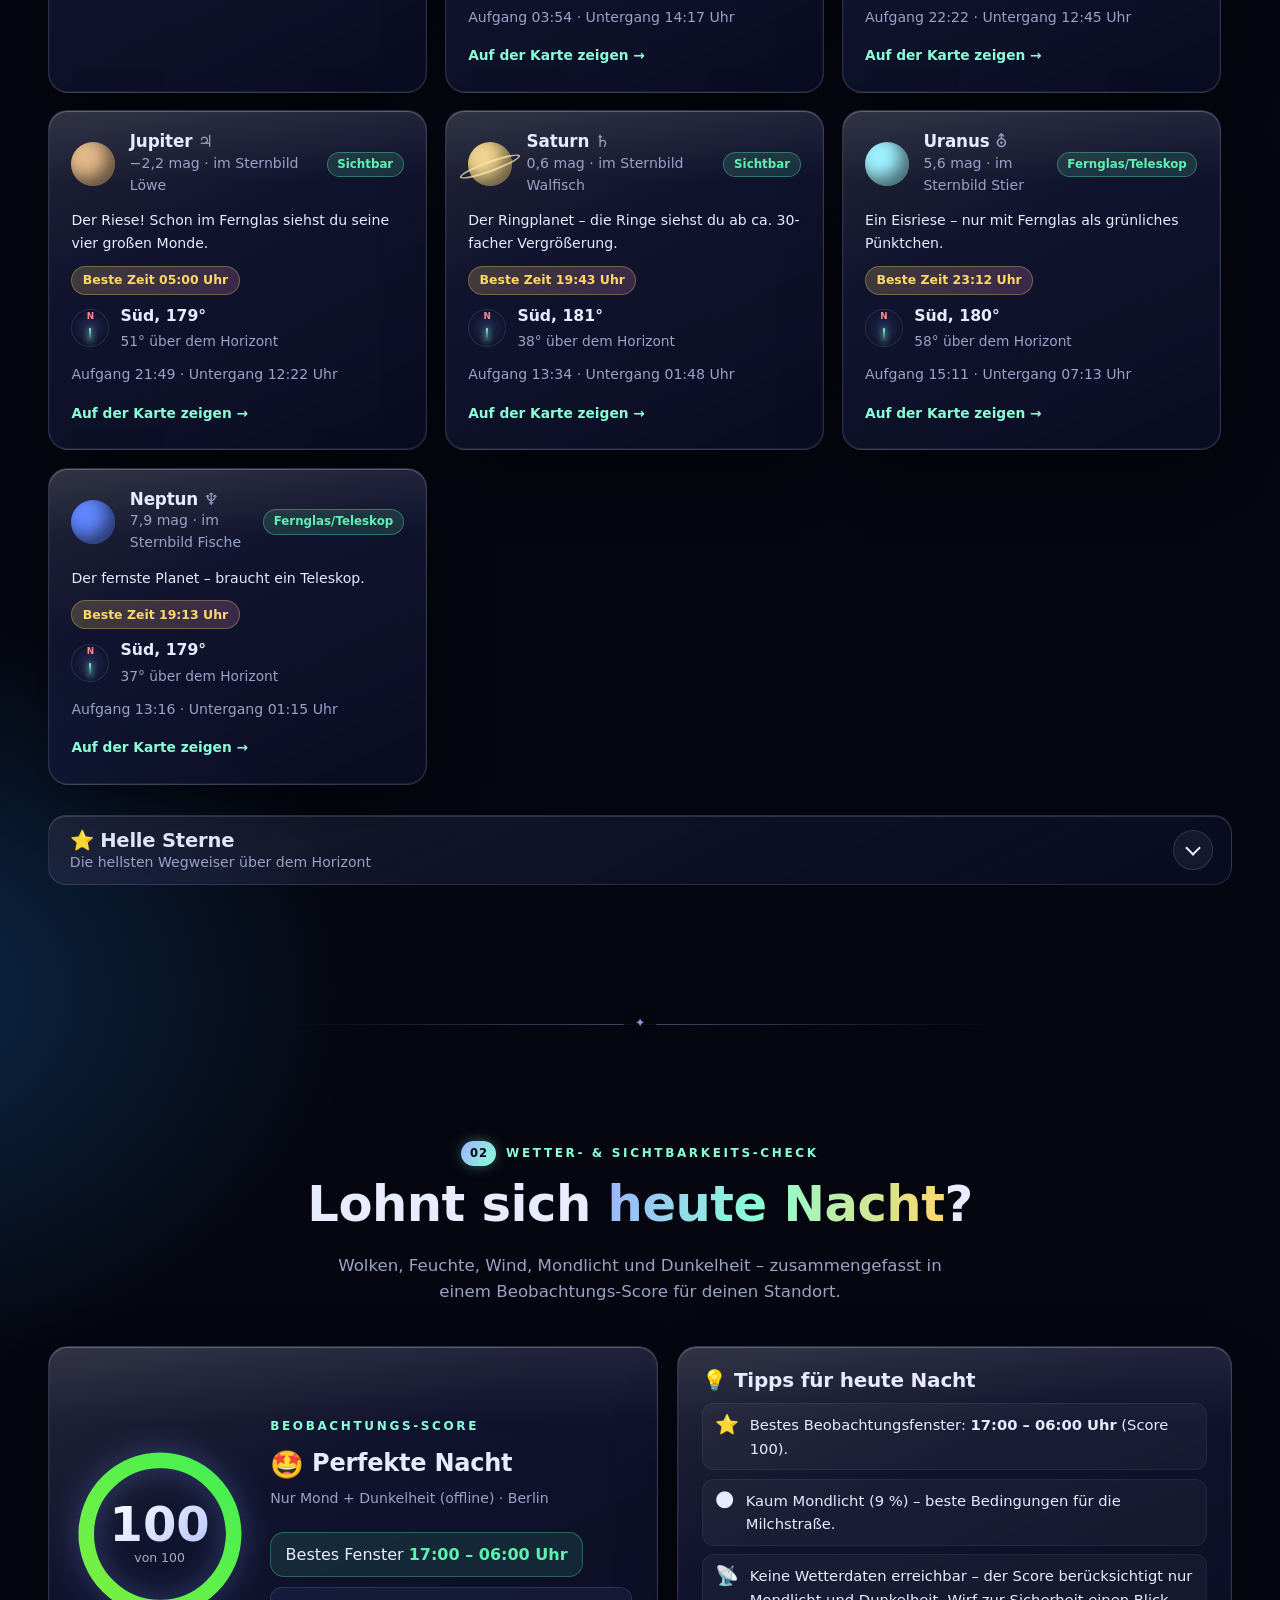
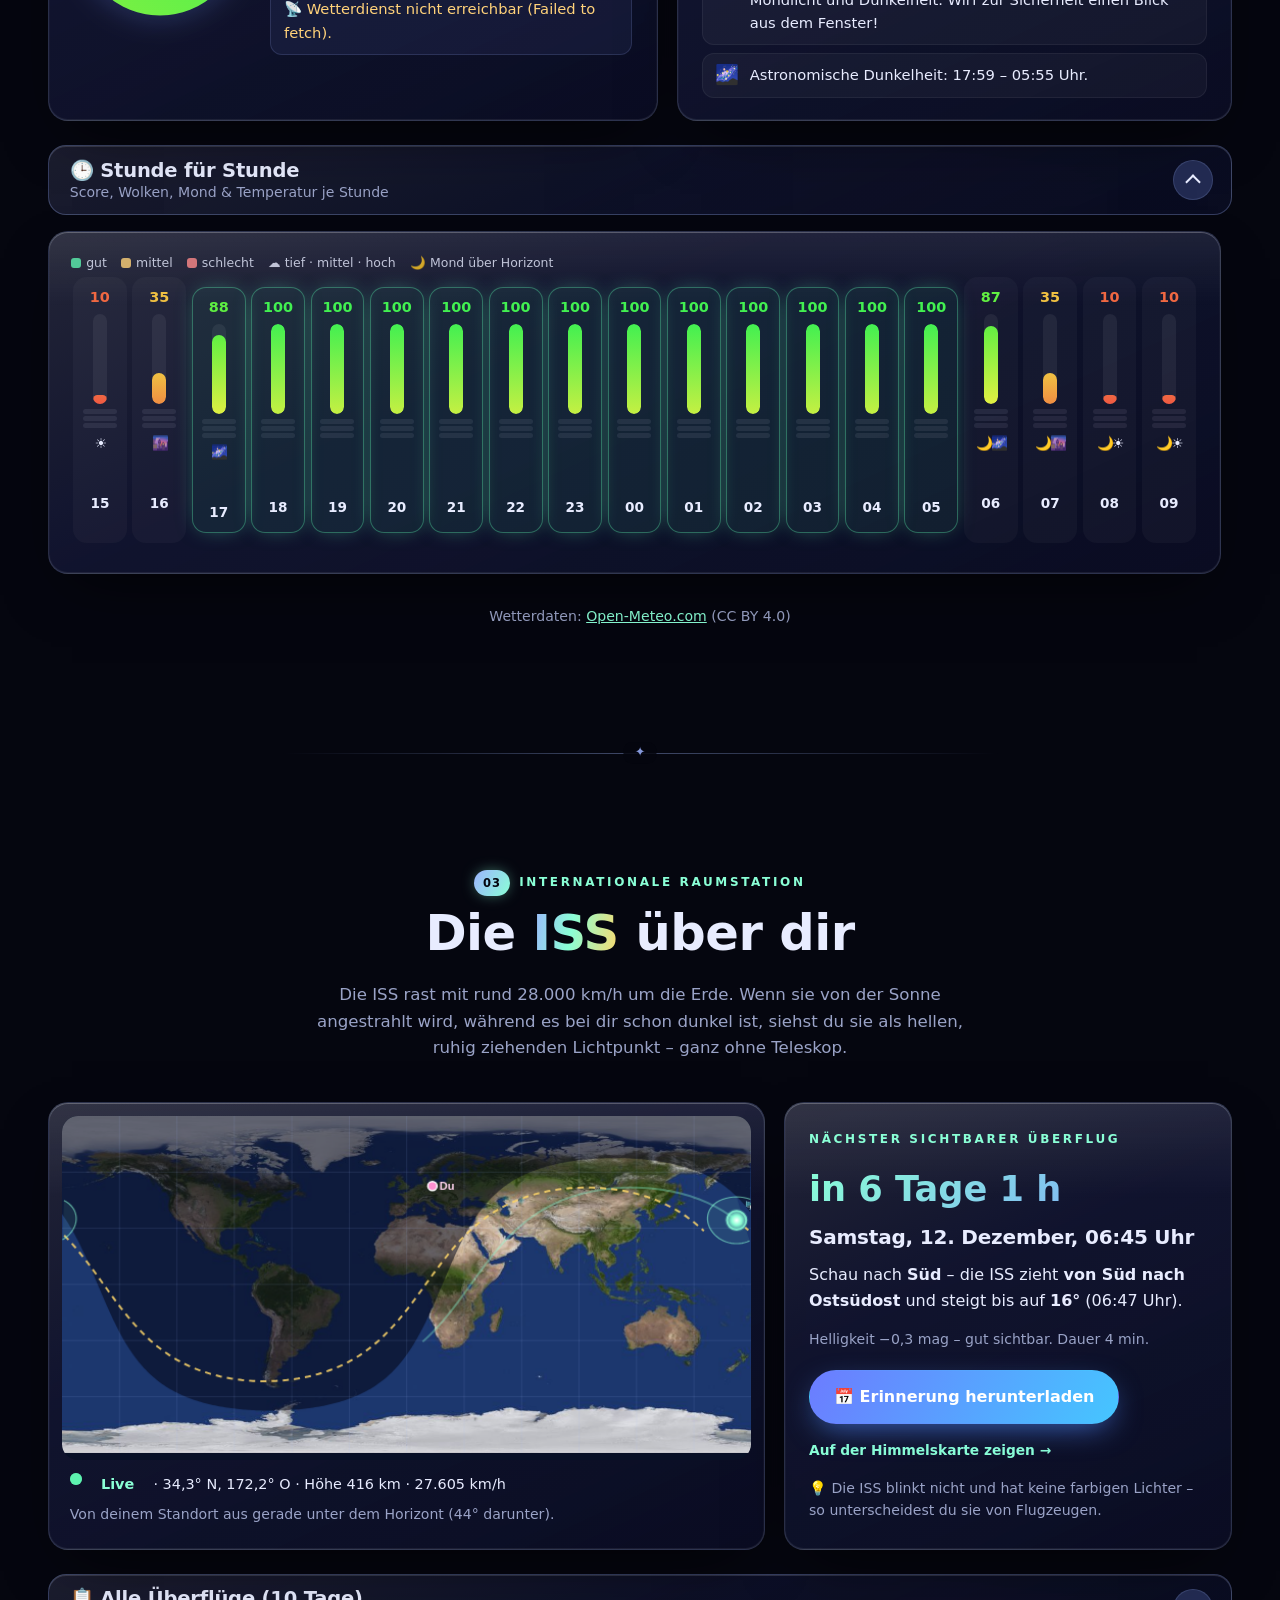
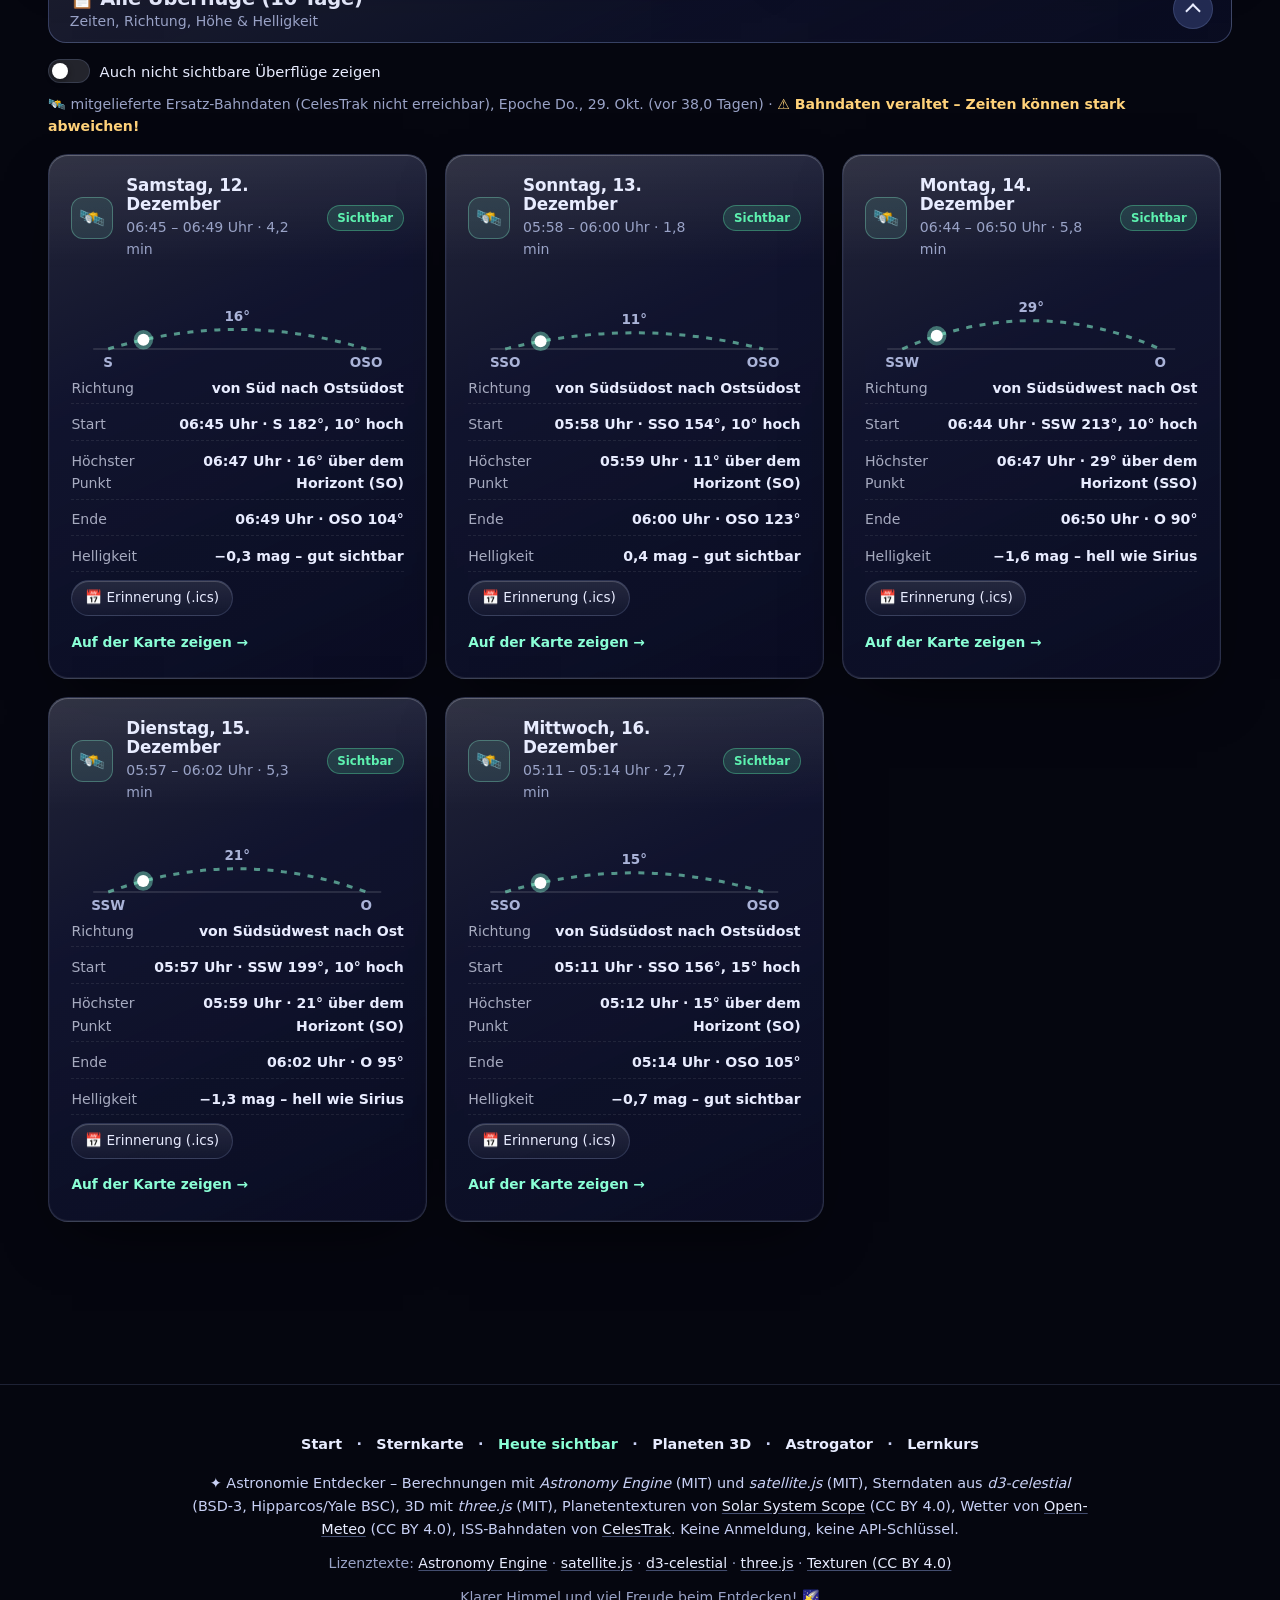
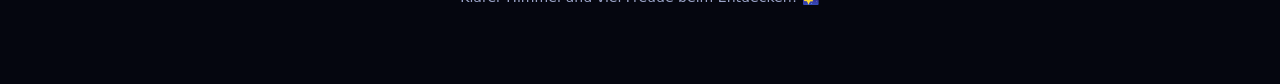
==== commit f2423cb7: "Star-Hopper heißt jetzt Astrogator (astrogator.html, alte URL leitet weiter, v14)" ====
--- a/heute.html
+++ b/heute.html
@@ -8,7 +8,7 @@
 <meta name="theme-color" content="#05060f">
 <script>/* Rotlicht-Nachtmodus vor dem ersten Zeichnen setzen */try{if(localStorage.getItem('ae-rotlicht-v1')==='1'){var d=document.documentElement,b=parseFloat(localStorage.getItem('ae-rotlicht-hell-v1'));d.classList.add('rotlicht');if(b>=.25&&b<=1)d.style.setProperty('--rl-c','rgb('+Math.round(255*b)+',0,0)');var m=document.querySelector('meta[name="theme-color"]');if(m){m.setAttribute('data-off',m.content);m.content='#120000';}}}catch(e){}</script>
 <link rel="icon" href="data:image/svg+xml,%3Csvg xmlns='http://www.w3.org/2000/svg' viewBox='0 0 64 64'%3E%3Ccircle cx='32' cy='32' r='30' fill='%230b1030'/%3E%3Cpath d='M32 10l5 15h16l-13 9 5 16-13-10-13 10 5-16-13-9h16z' fill='%23ffd76a'/%3E%3C/svg%3E">
-<link rel="stylesheet" href="css/style.css?v=13">
+<link rel="stylesheet" href="css/style.css?v=14">
 </head>
 <body class="page-heute">
 <canvas id="bg-stars" aria-hidden="true"></canvas>
@@ -22,7 +22,7 @@
     <a href="sternkarte.html"><span class="nl-ic" aria-hidden="true">🗺️</span>Sternkarte</a>
     <a href="heute.html" class="active" aria-current="page"><span class="nl-ic" aria-hidden="true">🌙</span>Heute sichtbar</a>
     <a href="planeten.html"><span class="nl-ic" aria-hidden="true">🪐</span>Planeten 3D</a>
-    <a href="hopper.html"><span class="nl-ic" aria-hidden="true">🎯</span>Star-Hopper</a>
+    <a href="astrogator.html"><span class="nl-ic" aria-hidden="true">🎯</span>Astrogator</a>
     <a href="lernen.html"><span class="nl-ic" aria-hidden="true">🧭</span>Lernkurs</a>
   </nav>
   <button class="rl-btn" id="rlBtn" type="button" aria-label="Rotlicht-Nachtmodus" aria-pressed="false" title="Rotlicht-Nachtmodus einschalten (Taste R)"><svg class="rl-ic" viewBox="0 0 24 24" aria-hidden="true" focusable="false"><path d="M20.5 14.2A8.6 8.6 0 0 1 9.8 3.5a8.6 8.6 0 1 0 10.7 10.7z" fill="currentColor"/><circle cx="17.6" cy="5.6" r="1.3" fill="currentColor"/></svg><span class="rl-txt">Rotlicht</span></button>
@@ -129,7 +129,7 @@
 </main>
 
 <footer class="footer">
-  <nav class="foot-nav" aria-label="Seiten"><a href="index.html">Start</a> · <a href="sternkarte.html">Sternkarte</a> · <a href="heute.html" aria-current="page">Heute sichtbar</a> · <a href="planeten.html">Planeten 3D</a> · <a href="hopper.html">Star-Hopper</a> · <a href="lernen.html">Lernkurs</a></nav>
+  <nav class="foot-nav" aria-label="Seiten"><a href="index.html">Start</a> · <a href="sternkarte.html">Sternkarte</a> · <a href="heute.html" aria-current="page">Heute sichtbar</a> · <a href="planeten.html">Planeten 3D</a> · <a href="astrogator.html">Astrogator</a> · <a href="lernen.html">Lernkurs</a></nav>
   <p>✦ Astronomie Entdecker – Berechnungen mit <em>Astronomy Engine</em> (MIT) und <em>satellite.js</em> (MIT), Sterndaten aus <em>d3-celestial</em> (BSD-3, Hipparcos/Yale BSC), 3D mit <em>three.js</em> (MIT), Planetentexturen von <a href="https://www.solarsystemscope.com/textures/" target="_blank" rel="noopener">Solar System Scope</a> (CC BY 4.0), Wetter von <a href="https://open-meteo.com/" target="_blank" rel="noopener">Open-Meteo</a> (CC BY 4.0), ISS-Bahndaten von <a href="https://celestrak.org/" target="_blank" rel="noopener">CelesTrak</a>. Keine Anmeldung, keine API-Schlüssel.</p>
   <p class="muted small foot-lic">Lizenztexte: <a href="licenses/astronomy-engine-LICENSE.txt">Astronomy Engine</a> · <a href="licenses/satellite.js-LICENSE.txt">satellite.js</a> · <a href="licenses/d3-celestial-LICENSE.txt">d3-celestial</a> · <a href="licenses/three-LICENSE.txt">three.js</a> · <a href="licenses/textures-CC-BY-4.0.txt">Texturen (CC BY 4.0)</a></p>
   <p class="muted small">Klarer Himmel und viel Freude beim Entdecken! 🌠</p>
@@ -160,18 +160,18 @@
 <button class="to-top" id="toTop" type="button" aria-label="Nach oben" hidden>↑</button>
 <div class="toast" id="toast" role="status" aria-live="polite"></div>
 
-<script src="js/vendor/astronomy.browser.min.js?v=13"></script>
-<script src="js/vendor/satellite.min.js?v=13"></script>
-<script src="js/data/sky-data.js?v=13"></script>
-<script src="js/data/cities.js?v=13"></script>
-<script src="js/data/iss-tle.js?v=13"></script>
-<script src="js/core.js?v=13"></script>
-<script src="js/background.js?v=13"></script>
-<script src="js/tonight.js?v=13"></script>
-<script src="js/weather.js?v=13"></script>
-<script src="js/iss.js?v=13"></script>
-<script src="js/rotlicht.js?v=13"></script>
-<script src="js/ux.js?v=13"></script>
-<script src="js/main.js?v=13"></script>
+<script src="js/vendor/astronomy.browser.min.js?v=14"></script>
+<script src="js/vendor/satellite.min.js?v=14"></script>
+<script src="js/data/sky-data.js?v=14"></script>
+<script src="js/data/cities.js?v=14"></script>
+<script src="js/data/iss-tle.js?v=14"></script>
+<script src="js/core.js?v=14"></script>
+<script src="js/background.js?v=14"></script>
+<script src="js/tonight.js?v=14"></script>
+<script src="js/weather.js?v=14"></script>
+<script src="js/iss.js?v=14"></script>
+<script src="js/rotlicht.js?v=14"></script>
+<script src="js/ux.js?v=14"></script>
+<script src="js/main.js?v=14"></script>
 </body>
 </html>
--- a/css/style.css
+++ b/css/style.css
@@ -1425,7 +1425,7 @@
   .nav-toggle{margin-left:0}
 }
 
-/* ---------- v13: Star-Hopper (Handy auf dem Teleskop) ----------
+/* ---------- v13: Astrogator (Handy auf dem Teleskop) ----------
    Bewusst dunkel, wenig Glanz, große Ziele – funktioniert auch im Rotlicht-Modus gut lesbar. */
 .page-hopper{--hp-acc:#ff6b5a;--hp-bg:#0b0d1c;--hp-line:rgba(255,140,120,.18)}
 .page-hopper #bg-stars{opacity:.45}
@@ -1542,7 +1542,7 @@
   .hp-cur{margin:0}
   .hp-big{flex-basis:100%}
 }
-/* Startseite: Star-Hopper-Karte über die volle Breite; Lernkurs-Hinweis */
+/* Startseite: Astrogator-Karte über die volle Breite; Lernkurs-Hinweis */
 .page-card.pc-hopper{--pc:#ff6b5a;grid-column:1/-1;display:flex;align-items:center;gap:1.2rem;flex-wrap:wrap}
 .pc-hopper .pc-hop-txt{flex:1 1 320px;min-width:0}
 .pc-hopper .pc-hop-txt p{margin:0}
